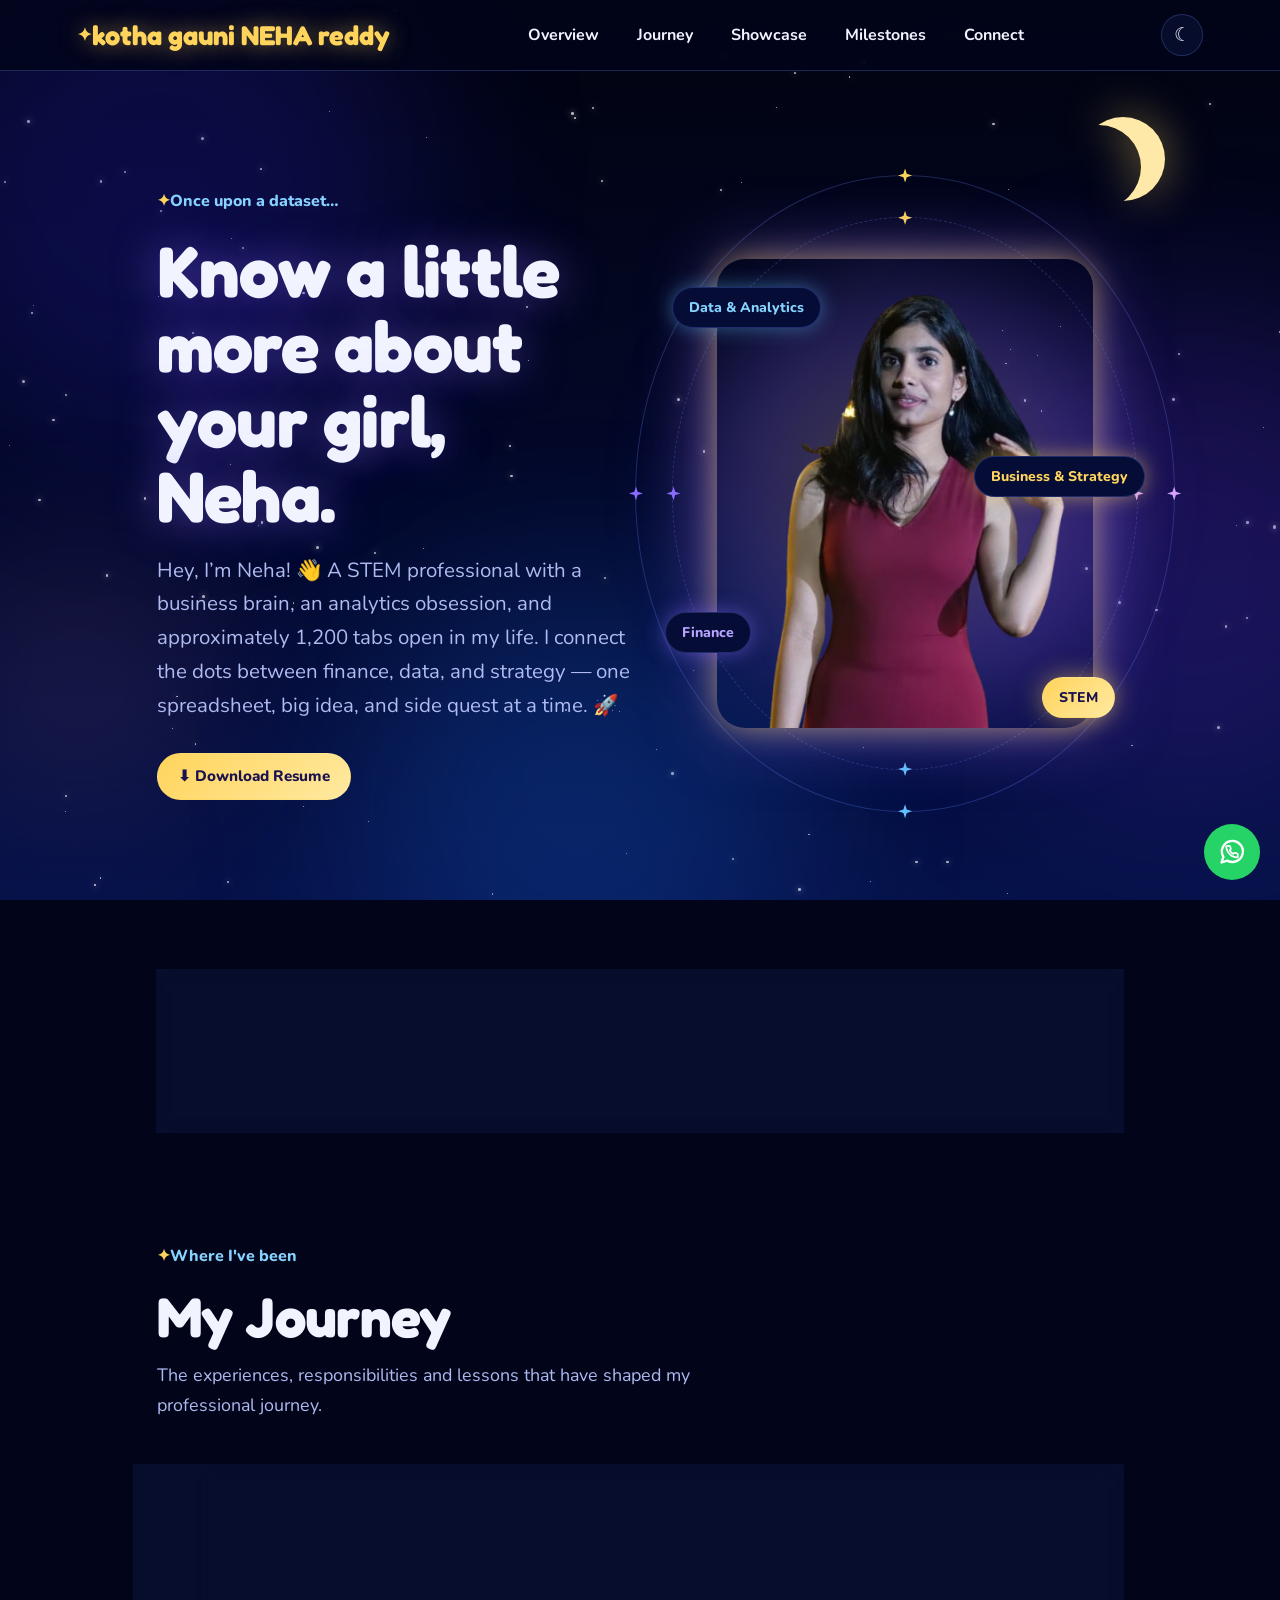
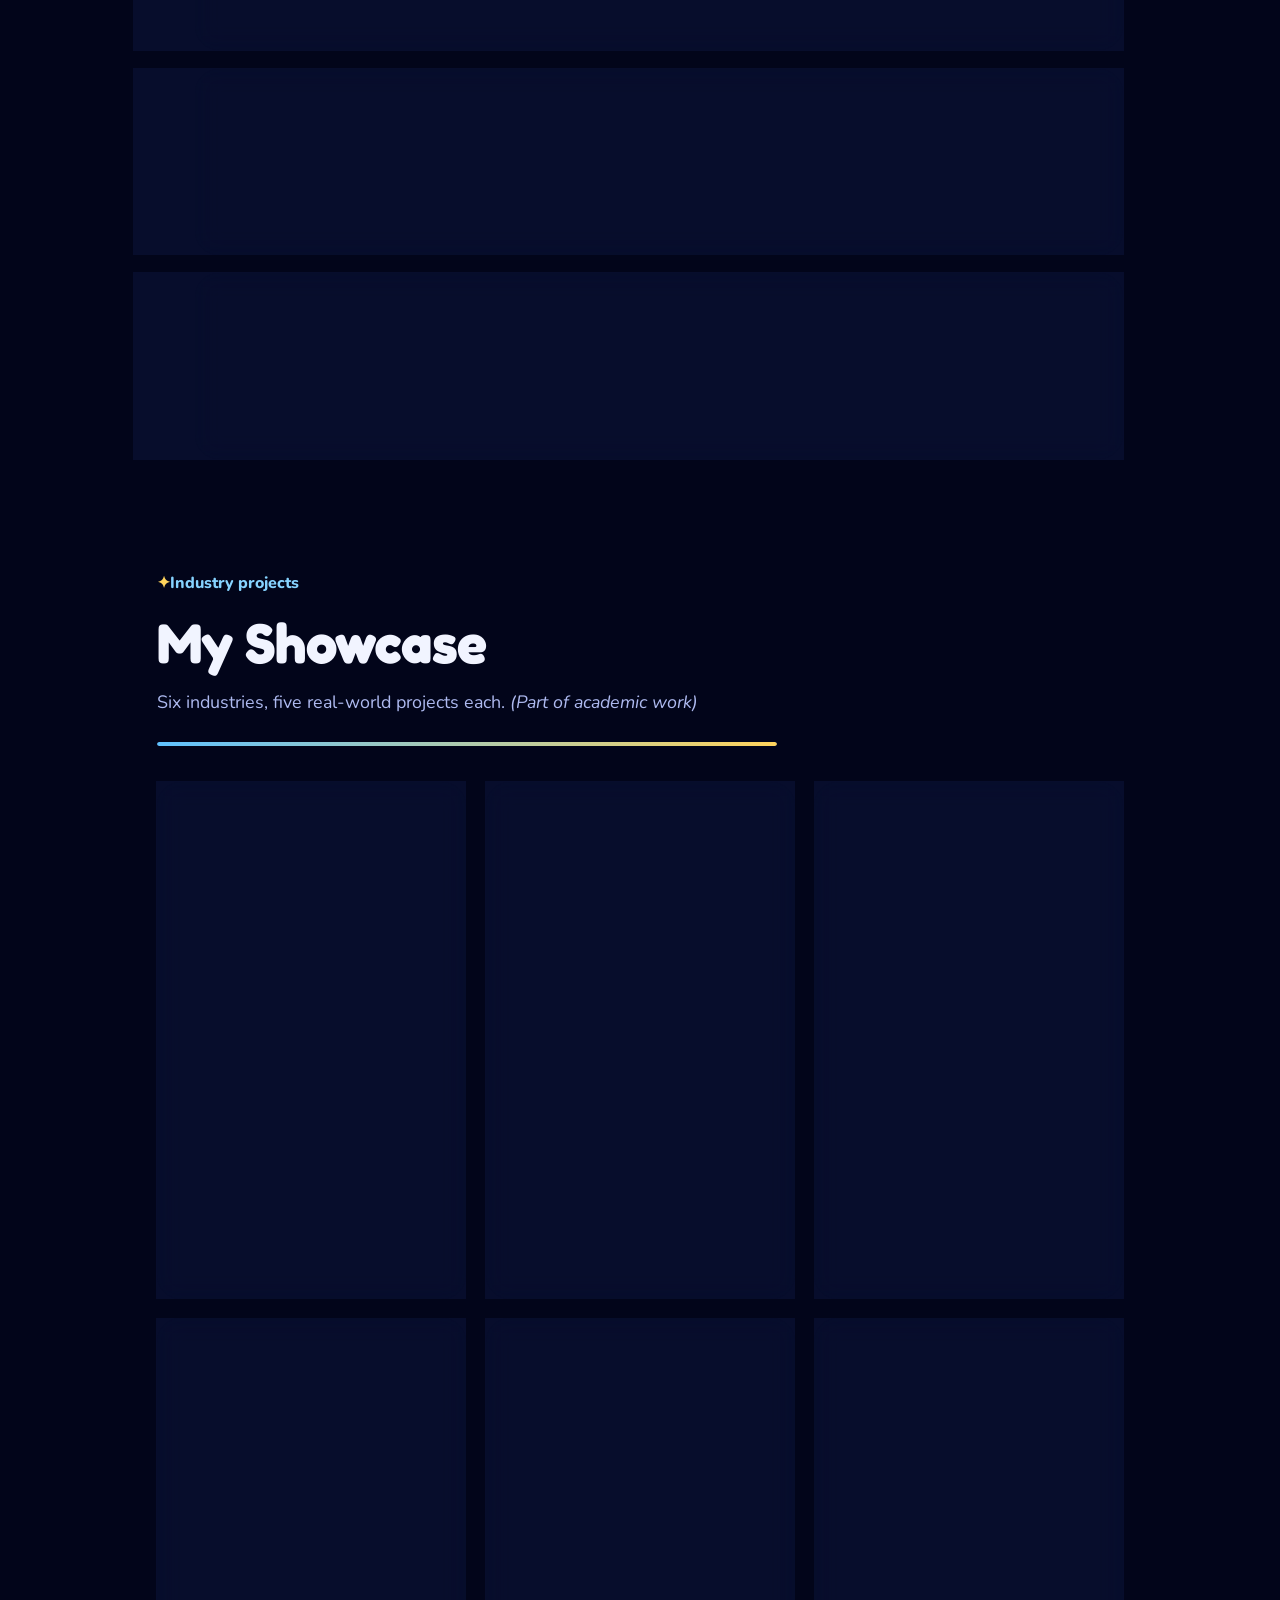
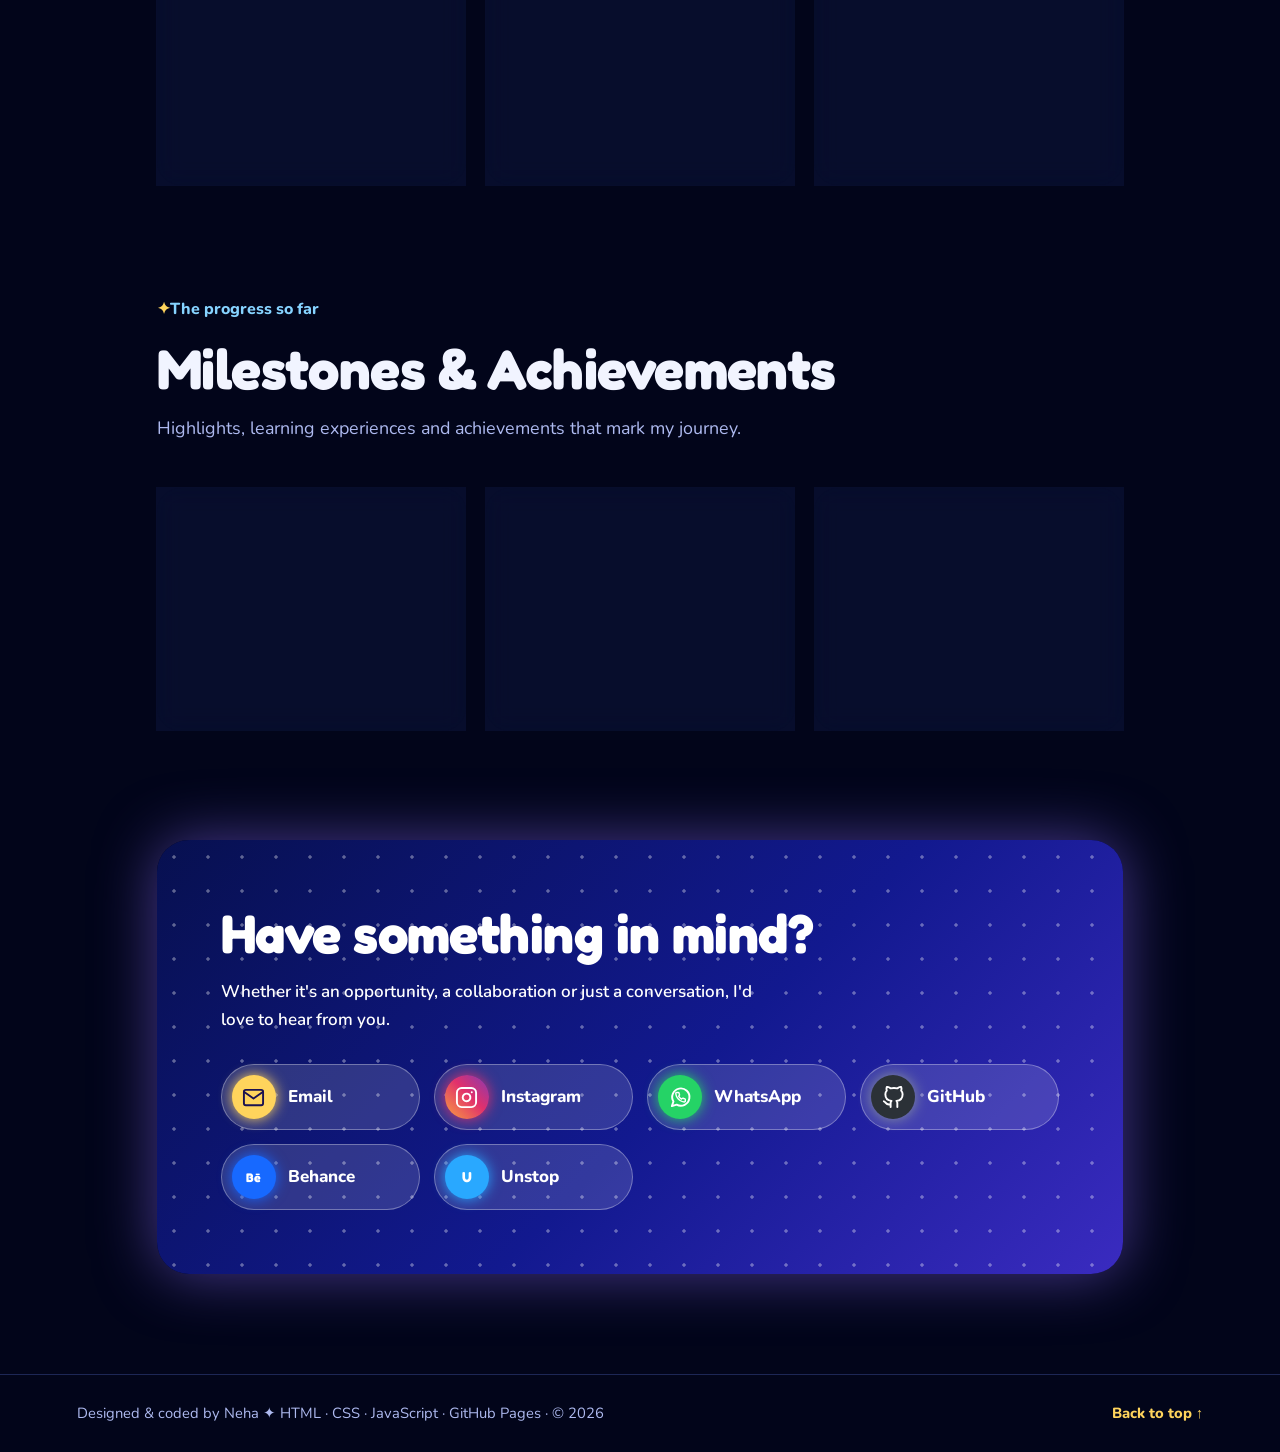
==== index.html @ f7193db1 "Update index.html" ====
<!DOCTYPE html>
<html lang="en">
<head>
<meta charset="UTF-8" />
<meta name="viewport" content="width=device-width, initial-scale=1.0" />
<title>Neha Reddy | Hyderabad | Business, Finance &amp; Analytics</title>
<meta name="description" content="Neha's professional journey, projects and achievements across business, finance, strategy and analytics." />
<meta name="theme-color" content="#02051a" />
<link rel="icon" href="data:image/svg+xml,%3Csvg xmlns='http://www.w3.org/2000/svg' viewBox='0 0 100 100'%3E%3Crect width='100' height='100' rx='24' fill='%2306124a'/%3E%3Ctext x='50' y='70' font-size='62' text-anchor='middle' fill='%23ffd45c' font-family='Arial' font-weight='700'%3EN%3C/text%3E%3C/svg%3E" />
<link rel="preconnect" href="https://fonts.googleapis.com" />
<link rel="preconnect" href="https://fonts.gstatic.com" crossorigin />
<link href="https://fonts.googleapis.com/css2?family=Fredoka:wght@500;600;700&family=Nunito:wght@400;600;700;800&display=swap" rel="stylesheet" />

<style>
/* =====================================================================
   ===================== CSS STARTS HERE ===============================
   ===================================================================== */

/* ---------- CSS: TOKENS, DEEP NIGHT (default) ---------- */
:root{
  --sky:linear-gradient(180deg,#01030f 0%,#030828 50%,#06124a 100%);
  --bg:#02051a;
  --surface:rgba(70,100,230,.09);
  --solid:#050c36;
  --header-bg:rgba(2,5,26,.82);
  --ink:#f1f4ff;
  --muted:#aebaf0;
  --edge:rgba(110,140,255,.26);
  --gold:#ffd45c;
  --gold-ink:#ffd45c;
  --blue:#5fc2ff;
  --blue-ink:#86d3ff;
  --violet:#8b6cff;
  --violet-ink:#b8a4ff;
  --purple-ink:#d9a3ff;
  --indigo-ink:#9fb0ff;
  --glow-g:rgba(255,212,92,.50);
  --glow-b:rgba(95,194,255,.45);
  --glow-v:rgba(139,108,255,.50);
  --on-gold:#1b1250;
  --viz-bg:linear-gradient(160deg,rgba(30,55,190,.28),rgba(2,6,40,.70));
  --night:1;
  --head:'Fredoka','Trebuchet MS',Arial,sans-serif;
  --body:'Nunito','Helvetica Neue',Arial,sans-serif;
  color-scheme:dark;
}
/* ---------- CSS: TOKENS, DAY ---------- */
body.light-theme{
  --sky:linear-gradient(180deg,#b9dcff 0%,#e3f1ff 60%,#f6faff 100%);
  --bg:#e8f3ff;
  --surface:rgba(255,255,255,.72);
  --solid:#ffffff;
  --header-bg:rgba(232,243,255,.88);
  --ink:#0b1a5e;
  --muted:#44559c;
  --edge:rgba(30,60,170,.22);
  --gold:#ffc02e;
  --gold-ink:#8a5a00;
  --blue:#2f9bff;
  --blue-ink:#0b6fd0;
  --violet:#6a4cf0;
  --violet-ink:#4d32c9;
  --purple-ink:#8a2fc9;
  --indigo-ink:#3a45c9;
  --glow-g:rgba(255,192,46,.55);
  --glow-b:rgba(47,155,255,.35);
  --glow-v:rgba(106,76,240,.30);
  --viz-bg:linear-gradient(160deg,rgba(255,255,255,.92),rgba(214,232,255,.78));
  --night:0;
  color-scheme:light;
}

*{box-sizing:border-box;margin:0;padding:0}
html{scroll-behavior:smooth;scroll-padding-top:90px}
body{background:var(--bg);color:var(--ink);font-family:var(--body);font-size:17px;line-height:1.65;transition:background .4s,color .4s}
a{color:inherit;text-decoration:none}
button{font:inherit;color:inherit;cursor:pointer}
h1,h2,h3,h4{font-family:var(--head);line-height:1.1;letter-spacing:-.01em}
:focus-visible{outline:3px solid var(--gold);outline-offset:3px;border-radius:8px}
::selection{background:var(--gold);color:var(--on-gold)}

/* ---------- CSS: MOVING BACKGROUND ---------- */
.bg{position:fixed;inset:0;z-index:-1;overflow:hidden;pointer-events:none}
.sky{position:absolute;inset:0;background:var(--sky);transition:background .4s}
.layer{position:absolute;inset:0;transition:opacity .5s}
.night-only{opacity:var(--night)}

.stars i{position:absolute;border-radius:50%;background:#fff;box-shadow:0 0 6px #fff;
  opacity:.7;animation:twinkle var(--d,4s) ease-in-out infinite}
@keyframes twinkle{0%,100%{opacity:.15;transform:scale(.8)}50%{opacity:1;transform:scale(1.35)}}

.neb{position:absolute;border-radius:50%;filter:blur(90px);will-change:transform;opacity:.26}
.n1{width:520px;height:520px;background:#2a22c4;top:-10%;left:-8%;animation:drift1 26s ease-in-out infinite}
.n2{width:480px;height:480px;background:#5a2cc8;top:35%;right:-12%;animation:drift2 30s ease-in-out infinite}
.n3{width:440px;height:440px;background:#1560d0;bottom:-14%;left:28%;animation:drift3 34s ease-in-out infinite}
.n4{width:260px;height:260px;background:#ff8fd1;opacity:.10;bottom:10%;left:-4%;animation:drift2 38s ease-in-out infinite reverse}
body.light-theme .neb{opacity:.16}
@keyframes drift1{0%,100%{transform:translate(0,0) scale(1)}50%{transform:translate(18vw,14vh) scale(1.15)}}
@keyframes drift2{0%,100%{transform:translate(0,0) scale(1)}50%{transform:translate(-16vw,-12vh) scale(1.2)}}
@keyframes drift3{0%,100%{transform:translate(0,0) scale(1.1)}50%{transform:translate(-14vw,-16vh) scale(.9)}}

.moon{position:absolute;top:13%;right:9%;width:84px;height:84px;border-radius:50%;
  box-shadow:inset -24px 8px 0 0 #ffe9a8;filter:drop-shadow(0 0 22px var(--glow-g));
  animation:moonBob 9s ease-in-out infinite}
@keyframes moonBob{0%,100%{transform:translateY(0) rotate(-8deg)}50%{transform:translateY(-16px) rotate(4deg)}}

.cloud{position:absolute;left:-30vw;width:260px;height:64px;border-radius:64px;
  background:rgba(130,160,255,.11);filter:blur(12px);animation:cloudMove linear infinite}
.cloud::before,.cloud::after{content:"";position:absolute;border-radius:50%;background:inherit}
.cloud::before{width:110px;height:90px;left:30px;top:-40px}
.cloud::after{width:90px;height:70px;left:120px;top:-26px}
.c1{top:18%;animation-duration:90s}
.c2{top:46%;transform:scale(1.4);animation-duration:120s;animation-delay:-50s}
.c3{top:70%;transform:scale(.9);animation-duration:100s;animation-delay:-20s}
body.light-theme .cloud{background:rgba(255,255,255,.7)}
@keyframes cloudMove{to{translate:150vw 0}}

.shoot{position:absolute;right:-5%;width:140px;height:2px;border-radius:2px;opacity:0;
  background:linear-gradient(90deg,#fff,rgba(255,255,255,0));filter:drop-shadow(0 0 6px #fff);
  animation:shoot 9s linear infinite}
.sh1{top:12%;animation-delay:1s}
.sh2{top:30%;animation-delay:4.5s;animation-duration:11s}
.sh3{top:6%;animation-delay:7s;animation-duration:13s}
@keyframes shoot{
  0%{transform:rotate(-20deg) translateX(0);opacity:0}
  3%{opacity:1}
  14%{transform:rotate(-20deg) translateX(-95vw);opacity:0}
  100%{transform:rotate(-20deg) translateX(-95vw);opacity:0}
}

.sparks i{position:absolute;bottom:-30px;background:var(--c,#ffd45c);
  clip-path:polygon(50% 0,62% 38%,100% 50%,62% 62%,50% 100%,38% 62%,0 50%,38% 38%);
  filter:drop-shadow(0 0 6px var(--c,#ffd45c));opacity:0;
  animation:rise var(--t,18s) linear infinite}
@keyframes rise{
  0%{transform:translate(0,0) rotate(0);opacity:0}
  10%{opacity:.95}
  50%{transform:translate(var(--x,30px),-55vh) rotate(180deg)}
  90%{opacity:.8}
  100%{transform:translate(calc(var(--x,30px) * -1),-112vh) rotate(360deg);opacity:0}
}

.fw{position:absolute;width:0;height:0}
.fw i{position:absolute;left:0;top:0;width:5px;height:5px;border-radius:50%;
  background:var(--c);box-shadow:0 0 10px var(--c);animation:fwOut 1.6s ease-out forwards}
@keyframes fwOut{
  0%{transform:translate(0,0) scale(1);opacity:1}
  75%{opacity:1}
  100%{transform:translate(var(--dx),calc(var(--dy) + 34px)) scale(.3);opacity:0}
}

/* ---------- CSS: HEADER ---------- */
.header{position:sticky;top:0;z-index:100;display:flex;align-items:center;gap:16px;
  padding:14px 6%;background:var(--header-bg);border-bottom:1px solid var(--edge);
  backdrop-filter:blur(14px);-webkit-backdrop-filter:blur(14px)}
.logo{order:1;font-family:var(--head);font-weight:700;font-size:1.7rem;line-height:1;
  color:var(--gold-ink);text-shadow:0 0 22px var(--glow-g)}
.logo::before{content:"\2726 ";font-size:1.1rem;vertical-align:.2em}
.navigation{order:2;margin-inline:auto;display:flex;align-items:center;gap:6px}
.navigation>a{padding:8px 16px;border-radius:999px;font-weight:700;font-size:1rem;transition:background .2s,box-shadow .2s,color .2s}
.navigation>a:hover{background:var(--surface);color:var(--gold-ink);box-shadow:0 0 18px var(--glow-g)}
.header-actions{order:3;display:flex;gap:10px;align-items:center}
.icon-btn{width:42px;height:42px;border-radius:50%;border:1px solid var(--edge);background:var(--surface);
  display:grid;place-items:center;font-size:1.2rem;line-height:1;transition:transform .2s,box-shadow .2s,border-color .2s}
.icon-btn:hover{transform:translateY(-2px);border-color:var(--gold);box-shadow:0 0 20px var(--glow-g)}
.sun-icon,.moon-icon{grid-area:1/1}
.sun-icon{display:none}
body.light-theme .sun-icon{display:inline}
body.light-theme .moon-icon{display:none}
#menu-close{display:none}

/* ---------- CSS: BUTTONS ---------- */
.btn{display:inline-flex;align-items:center;gap:8px;padding:13px 26px;border:1px solid var(--edge);
  border-radius:999px;font-weight:800;background:var(--surface);
  backdrop-filter:blur(8px);-webkit-backdrop-filter:blur(8px);
  transition:transform .2s,box-shadow .25s,border-color .25s}
.btn:hover{transform:translateY(-3px);border-color:var(--gold);box-shadow:0 0 26px var(--glow-g)}
.btn-primary{background:linear-gradient(135deg,var(--gold),#ffe9a0);color:var(--on-gold);border-color:transparent;
  animation:glowPulse 2.8s ease-in-out infinite}
.btn-primary:hover{box-shadow:0 0 38px var(--glow-g);border-color:transparent}
.btn-sm{padding:10px 20px;font-size:.95rem}
@keyframes glowPulse{
  0%,100%{box-shadow:0 0 14px var(--glow-g)}
  50%{box-shadow:0 0 34px var(--glow-g),0 0 6px var(--glow-g)}
}

/* ---------- CSS: LAYOUT ---------- */
main{overflow-x:clip}
.wrap{width:min(1120px,100%);margin-inline:auto;padding-inline:6%}
.section{padding-top:110px}
.pill{display:inline-block;color:var(--blue-ink);font-weight:800;font-size:1rem;margin-bottom:16px}
.pill::before{content:"\2726 ";color:var(--gold-ink)}
.section h2{font-size:clamp(2.2rem,5vw,3.5rem);font-weight:700;margin-bottom:14px}
.lead{color:var(--muted);font-size:1.12rem;max-width:620px;margin-bottom:44px}

/* ---------- CSS: HERO (text + portrait with orbits) ---------- */
.hero{position:relative;display:grid;grid-template-columns:1.05fr .95fr;gap:48px;align-items:center;
  width:min(1120px,100%);margin-inline:auto;min-height:calc(100svh - 72px);padding:56px 6% 40px}
.hero-text{animation:rise2 .9s cubic-bezier(.2,.8,.2,1) both}
.hero .pill{margin-bottom:18px}
.hero h1{font-size:clamp(2.6rem,5.6vw,4.6rem);font-weight:700;line-height:1.05;margin-bottom:20px;
  text-shadow:0 0 44px var(--glow-v)}
.intro{color:var(--muted);font-size:clamp(1.08rem,2vw,1.28rem);max-width:520px;margin:0 0 30px}
.cta-row{display:flex;flex-wrap:wrap;gap:14px}
@keyframes bob{0%,100%{translate:0 0}50%{translate:0 -9px}}
@keyframes rise2{from{opacity:0;transform:translateY(26px)}to{opacity:1;transform:none}}
@keyframes spin{to{transform:rotate(360deg)}}

.portrait{position:relative;width:min(400px,86%);aspect-ratio:4/5;margin-inline:auto;
  --rx:0deg;--ry:0deg;perspective:900px}
.aura{position:absolute;inset:-12%;border-radius:50%;
  background:radial-gradient(circle,var(--glow-g),var(--glow-v) 45%,transparent 70%);
  filter:blur(40px);opacity:.55;animation:auraPulse 6s ease-in-out infinite}
@keyframes auraPulse{0%,100%{transform:scale(.92);opacity:.4}50%{transform:scale(1.08);opacity:.7}}

.orbit{position:absolute;border-radius:50%;pointer-events:none}
.o1{inset:-9% -12%;border:1.5px dashed var(--edge);animation:spin 40s linear infinite}
.o2{inset:-18% -22%;border:1px solid var(--edge);animation:spin 60s linear infinite reverse}
.orbit i{position:absolute;width:14px;height:14px;background:var(--gold);
  clip-path:polygon(50% 0,62% 38%,100% 50%,62% 62%,50% 100%,38% 62%,0 50%,38% 38%);
  filter:drop-shadow(0 0 6px var(--gold))}
.orbit i:nth-child(1){top:-7px;left:calc(50% - 7px);background:var(--gold);filter:drop-shadow(0 0 6px var(--gold))}
.orbit i:nth-child(2){bottom:-7px;left:calc(50% - 7px);background:var(--blue);filter:drop-shadow(0 0 6px var(--blue))}
.orbit i:nth-child(3){top:calc(50% - 7px);left:-7px;background:var(--violet);filter:drop-shadow(0 0 6px var(--violet))}
.orbit i:nth-child(4){top:calc(50% - 7px);right:-7px;background:var(--purple-ink);filter:drop-shadow(0 0 6px var(--purple-ink))}

.portrait-img{position:absolute;inset:0;width:100%;height:100%;object-fit:cover;object-position:50% 20%;
  display:block;border:0;border-radius:28px;
  box-shadow:0 0 30px var(--glow-g),0 0 70px var(--glow-v);
  transform:rotateX(var(--rx)) rotateY(var(--ry));
  transition:transform .25s ease-out;
  animation:imgGlow 5s ease-in-out infinite}
@keyframes imgGlow{
  0%,100%{box-shadow:0 0 30px var(--glow-g),0 0 70px var(--glow-v)}
  50%{box-shadow:0 0 50px var(--glow-g),0 0 110px var(--glow-v)}
}

.chip{position:absolute;z-index:3;padding:8px 16px;border:1px solid var(--edge);border-radius:999px;
  background:var(--solid);font-weight:800;font-size:.88rem;white-space:nowrap;
  animation:bob 5s ease-in-out infinite}
.chip-a{top:6%;left:-12%;color:var(--blue-ink);box-shadow:0 0 20px var(--glow-b)}
.chip-b{top:42%;right:-14%;color:var(--gold-ink);box-shadow:0 0 20px var(--glow-g);animation-delay:-1.6s}
.chip-c{bottom:16%;left:-14%;color:var(--violet-ink);box-shadow:0 0 20px var(--glow-v);animation-delay:-3.2s}
.chip-d{bottom:2%;right:-6%;color:var(--on-gold);background:linear-gradient(135deg,var(--gold),#ffe9a0);
  border-color:transparent;box-shadow:0 0 24px var(--glow-g);animation-delay:-2.4s}

/* ---------- CSS: STATS (skills), 3 columns x 2 rows with divider lines ---------- */
.stats{display:grid;grid-template-columns:repeat(3,1fr);background:var(--surface);
  border:1px solid var(--edge);border-radius:24px;backdrop-filter:blur(12px);-webkit-backdrop-filter:blur(12px)}
.stat{padding:24px 16px;text-align:center;border-right:1px solid var(--edge)}
.stat:nth-child(3n){border-right:0}
.stat:nth-child(n+4){border-bottom:0}
.stat strong{display:block;font-family:var(--head);font-size:clamp(1.25rem,2.2vw,1.9rem);font-weight:700;line-height:1.15;color:var(--blue-ink)}
.stat:nth-child(2) strong{color:var(--gold-ink)}
.stat:nth-child(3) strong{color:var(--violet-ink)}
.stat:nth-child(4) strong{color:var(--purple-ink)}
.stat:nth-child(5) strong{color:var(--indigo-ink)}
.stat:nth-child(6) strong{color:var(--glow-v)}

/* ---------- CSS: CARDS / JOURNEY ---------- */
.t-item,.m-card{background:var(--surface);border:1px solid var(--edge);border-radius:24px;
  backdrop-filter:blur(12px);-webkit-backdrop-filter:blur(12px);
  transition:transform .3s,box-shadow .3s,border-color .3s}
.t-item:hover,.m-card:hover{transform:translateY(-4px);border-color:var(--gold);box-shadow:0 0 34px var(--glow-g)}

.timeline{position:relative;display:grid;gap:18px;padding-left:38px}
.timeline::before{content:"";position:absolute;left:9px;top:8px;bottom:8px;width:2px;
  background:linear-gradient(var(--gold),var(--blue),var(--violet));box-shadow:0 0 12px var(--glow-g)}
.t-item{position:relative;display:grid;grid-template-columns:200px 1fr;gap:28px;padding:28px}
.t-item::before{content:"";position:absolute;left:-38px;top:34px;width:20px;height:20px;border-radius:50%;
  background:var(--bg);border:3px solid var(--gold);box-shadow:0 0 16px var(--glow-g)}
.t-date{align-self:start;justify-self:start;padding:5px 14px;background:linear-gradient(135deg,var(--gold),#ffe9a0);
  color:var(--on-gold);border-radius:999px;font-weight:800;font-size:.9rem;box-shadow:0 0 18px var(--glow-g)}
.t-item h3{font-size:1.6rem;font-weight:600;margin-bottom:6px}
.company{color:var(--blue-ink);font-weight:800;margin-bottom:10px}

/* ---------- CSS: SHOWCASE (6 fixed industries, rotating projects) ---------- */
.chips{display:flex;flex-wrap:wrap;gap:8px;list-style:none}
.chips li{display:flex;align-items:center;gap:7px;padding:5px 13px;background:var(--surface);
  border:1px solid var(--edge);border-radius:999px;font-weight:700;font-size:.88rem;transition:box-shadow .25s,border-color .25s}
.chips li:hover{border-color:var(--gold);box-shadow:0 0 16px var(--glow-g)}
.chips li::before{content:"\2726";color:var(--gold-ink);font-size:.8rem}

/* countdown bar (restarts every 3 seconds) */
.rot-track{height:4px;max-width:620px;margin:-20px 0 36px;border-radius:4px;background:var(--edge);overflow:hidden}
#rot-bar{height:100%;width:0;border-radius:4px;background:linear-gradient(90deg,var(--blue),var(--gold));
  animation:rotbar 3s linear forwards}
@keyframes rotbar{to{width:100%}}

/* industry cards */
.ind-grid{display:grid;grid-template-columns:repeat(3,1fr);gap:20px}
.ind{display:flex;flex-direction:column;overflow:hidden;background:var(--surface);border:1px solid var(--edge);
  border-radius:24px;backdrop-filter:blur(12px);-webkit-backdrop-filter:blur(12px);
  transition:transform .3s,box-shadow .3s,border-color .3s}
.ind:hover{transform:translateY(-4px);border-color:var(--gold);box-shadow:0 0 34px var(--glow-g)}
.ind-viz{position:relative;display:grid;place-items:center;min-height:175px;padding:44px 16px 10px;background:var(--viz-bg)}
.ind-viz svg{width:100%;max-width:210px;height:auto;overflow:visible}
.viz-label{position:absolute;left:18px;top:16px;z-index:2;padding:4px 13px;border-radius:999px;
  background:var(--solid);border:1px solid var(--edge);color:var(--gold-ink);font-weight:800;font-size:.82rem}
.ind-body{display:flex;flex-direction:column;flex:1;padding:20px 22px 22px}
.proj{flex:1;min-height:215px;transition:opacity .5s,transform .5s}
.proj.out{opacity:0;transform:translateY(8px)}
.proj h4{font-family:var(--head);font-size:1.3rem;font-weight:600;line-height:1.2;margin-bottom:8px}
.proj p{color:var(--muted);font-size:.95rem;margin-bottom:14px}
.dots{display:flex;gap:6px;margin-top:14px}
.dots i{width:8px;height:8px;border-radius:50%;background:var(--edge);transition:background .3s,box-shadow .3s}
.dots i.on{background:var(--gold);box-shadow:0 0 10px var(--glow-g)}

/* graphic helpers */
.f-gold{fill:var(--gold)}.f-blue{fill:var(--blue)}.f-violet{fill:var(--violet)}
.s-gold{stroke:var(--gold)}.s-blue{stroke:var(--blue)}.s-violet{stroke:var(--violet)}.s-edge{stroke:var(--edge)}
.f-ink{fill:var(--ink)}.f-track{fill:var(--edge)}

/* graphic animations: molecule (pharma) */
.bond{fill:none;stroke:var(--blue);stroke-width:3;stroke-linecap:round;stroke-linejoin:round;
  filter:drop-shadow(0 0 5px var(--glow-b))}
.atom{transform-box:fill-box;transform-origin:center;animation:pulseAtom 3s ease-in-out infinite;
  filter:drop-shadow(0 0 6px currentColor)}
.atom:nth-of-type(2n){animation-delay:-.8s}
.atom:nth-of-type(3n){animation-delay:-1.6s}
@keyframes pulseAtom{0%,100%{transform:scale(1)}50%{transform:scale(1.28)}}
.fillbar{transform-box:fill-box;transform-origin:left;animation:fillBar 3.6s ease-in-out infinite alternate}
@keyframes fillBar{0%{transform:scaleX(.15)}100%{transform:scaleX(1)}}

/* graphic animations: bars + trend (banking) */
.gbar{transform-box:fill-box;transform-origin:bottom;animation:growBar 2.8s ease-in-out infinite alternate}
.gbar:nth-of-type(2){animation-delay:-.4s}
.gbar:nth-of-type(3){animation-delay:-.8s}
.gbar:nth-of-type(4){animation-delay:-1.2s}
.gbar:nth-of-type(5){animation-delay:-1.6s}
@keyframes growBar{from{transform:scaleY(.25)}to{transform:scaleY(1)}}
.trend{fill:none;stroke:var(--gold);stroke-width:3;stroke-linecap:round;stroke-linejoin:round;
  stroke-dasharray:260;animation:drawLine 3.4s ease-in-out infinite alternate;
  filter:drop-shadow(0 0 6px var(--glow-g))}
@keyframes drawLine{from{stroke-dashoffset:260}to{stroke-dashoffset:0}}
.endpoint{fill:#fff;transform-box:fill-box;transform-origin:center;animation:pulseAtom 1.8s ease-in-out infinite;
  filter:drop-shadow(0 0 8px var(--gold))}

/* graphic animations: signal waves (telecom) */
.wave{fill:none;stroke:var(--blue);stroke-width:3.5;stroke-linecap:round;animation:wave 1.8s ease-in-out infinite}
.w2{animation-delay:-.9s}
@keyframes wave{0%,100%{opacity:.2}50%{opacity:1}}

/* graphic animations: ECG line (healthcare) */
.ecg{fill:none;stroke:var(--blue);stroke-width:3.5;stroke-linecap:round;stroke-linejoin:round;
  stroke-dasharray:340;animation:ecg 3s linear infinite;filter:drop-shadow(0 0 6px var(--glow-b))}
@keyframes ecg{from{stroke-dashoffset:340}to{stroke-dashoffset:0}}

/* graphic animations: gears (manufacturing) */
.gear{transform-box:fill-box;transform-origin:center;animation:spin 9s linear infinite}
.gear.rev{animation-direction:reverse;animation-duration:7s}

/* ---------- CSS: MILESTONES ---------- */
.m-grid{display:grid;grid-template-columns:repeat(3,1fr);gap:20px}
.m-card{padding:28px}
.m-icon{display:grid;place-items:center;width:46px;height:46px;margin-bottom:22px;border-radius:50%;
  background:linear-gradient(135deg,var(--gold),#ffe9a0);color:var(--on-gold);font-size:1.15rem;
  animation:glowPulse 3s ease-in-out infinite}
.m-card:nth-child(2) .m-icon{animation-delay:-1s}
.m-card:nth-child(3) .m-icon{animation-delay:-2s}
.m-card h3{font-size:1.4rem;font-weight:600;margin-bottom:8px}
.m-card p{color:var(--muted)}

/* ---------- CSS: CONNECT + SOCIAL ICONS ---------- */
.connect-card{position:relative;overflow:hidden;padding:clamp(32px,6vw,64px);
  background:linear-gradient(135deg,#071050 0%,#12198f 55%,#3a2bc0 100%);color:#ffffff;
  border-radius:32px;box-shadow:0 0 60px var(--glow-v)}
.connect-card::before{content:"";position:absolute;inset:0;opacity:.35;
  background-image:radial-gradient(circle,#fff 1.4px,transparent 2px);background-size:34px 34px;
  animation:dots 20s linear infinite}
@keyframes dots{to{background-position:34px 34px}}
.connect-card::after{content:"";position:absolute;inset:0;pointer-events:none;
  background:linear-gradient(110deg,transparent 35%,rgba(255,255,255,.22) 50%,transparent 65%);
  transform:translateX(-120%);animation:sheen 6s ease-in-out infinite}
@keyframes sheen{0%,55%{transform:translateX(-120%)}100%{transform:translateX(120%)}}
.connect-card h2{position:relative;font-size:clamp(2.2rem,5vw,3.4rem);font-weight:700;margin-bottom:14px}
.connect-card>p{position:relative;max-width:560px;margin-bottom:30px;font-weight:600}
.socials{position:relative;z-index:1;display:grid;grid-template-columns:repeat(auto-fit,minmax(190px,1fr));gap:14px}
.social{--c:#ffd45c;display:flex;align-items:center;gap:12px;padding:10px 20px 10px 10px;border-radius:999px;
  background:rgba(255,255,255,.14);border:1px solid rgba(255,255,255,.32);color:#fff;font-weight:800;
  transition:transform .2s,box-shadow .25s,background .25s}
.social:hover{transform:translateY(-4px);background:rgba(255,255,255,.24);box-shadow:0 0 30px var(--c)}
.ico{flex:none;width:44px;height:44px;border-radius:50%;display:grid;place-items:center;color:#fff;
  background:var(--c);box-shadow:0 0 14px var(--c)}
.ico svg{width:23px;height:23px;fill:none;stroke:currentColor;stroke-width:2;stroke-linecap:round;stroke-linejoin:round}
.s-mail{--c:#ffd45c}.s-mail .ico{color:#1b1250}
.s-git{--c:#8b949e}.s-git .ico{background:#2b3137}
.s-insta{--c:#e1306c}.s-insta .ico{background:linear-gradient(45deg,#f9a03f,#e1306c 55%,#833ab4)}
.s-behance{--c:#1769ff}
.s-unstop{--c:#29a8ff}
.s-wa{--c:#25d366}

.wa-float{position:fixed;right:20px;bottom:20px;z-index:90;width:56px;height:56px;border-radius:50%;
  display:grid;place-items:center;background:#25d366;color:#fff;
  box-shadow:0 0 0 0 rgba(37,211,102,.6);animation:waPulse 2.4s ease-out infinite;transition:transform .2s}
.wa-float:hover{transform:scale(1.08)}
.wa-float svg{width:28px;height:28px;fill:none;stroke:currentColor;stroke-width:2;stroke-linecap:round;stroke-linejoin:round}
@keyframes waPulse{
  0%{box-shadow:0 0 0 0 rgba(37,211,102,.55),0 0 18px rgba(37,211,102,.5)}
  100%{box-shadow:0 0 0 22px rgba(37,211,102,0),0 0 18px rgba(37,211,102,.5)}
}

/* ---------- CSS: PASSCODE POPUP ---------- */
.modal{position:fixed;inset:0;z-index:500;display:grid;place-items:center;padding:20px;background:rgba(1,3,15,.7);backdrop-filter:blur(6px);-webkit-backdrop-filter:blur(6px)}
.modal[hidden]{display:none}
.modal-card{position:relative;width:min(400px,100%);padding:32px 28px;background:var(--solid);border:1px solid var(--edge);border-radius:24px;box-shadow:0 0 50px var(--glow-v)}
.modal-card h3{font-size:1.6rem;margin-bottom:8px}
.modal-card p{color:var(--muted);margin-bottom:16px}
.modal-card input{width:100%;padding:12px 16px;margin-bottom:10px;border-radius:999px;border:1px solid var(--edge);background:var(--surface);color:var(--ink);font:inherit}
.modal-x{position:absolute;top:12px;right:12px;width:36px;height:36px}
.modal-card .rm-msg{min-height:1.4em;margin-bottom:12px;color:#ff8f8f;font-weight:700;font-size:.92rem}

/* ---------- CSS: FOOTER ---------- */
.footer{display:flex;flex-wrap:wrap;justify-content:space-between;gap:12px;margin-top:100px;padding:26px 6%;
  border-top:1px solid var(--edge);color:var(--muted);font-size:.92rem}
.footer a{color:var(--gold-ink);font-weight:800}
.footer a:hover{text-decoration:underline}

/* ---------- CSS: MOBILE MENU + RESPONSIVE ---------- */
@media (max-width:900px){
  .navigation{position:fixed;top:0;right:0;z-index:300;flex-direction:column;align-items:flex-start;justify-content:center;
    gap:8px;width:min(380px,86vw);height:100dvh;padding:90px 32px 40px;margin:0;
    background:var(--solid);border-left:1px solid var(--edge);box-shadow:-20px 0 60px rgba(0,0,0,.35);
    transform:translateX(105%);visibility:hidden;pointer-events:none;
    transition:transform .4s cubic-bezier(.22,1,.36,1),visibility .4s}
  .navigation.is-open{transform:none;visibility:visible;pointer-events:auto}
  .navigation>a{width:100%;padding:10px 0;border-radius:0;border-bottom:1px solid var(--edge);
    font-family:var(--head);font-size:1.9rem;font-weight:600}
  .navigation>a:hover{background:transparent;box-shadow:none}
  #menu-close{display:grid;position:absolute;top:16px;right:16px;font-size:1.7rem}
  body.menu-open{overflow:hidden}
  .header-actions{margin-left:auto}
  .hero{grid-template-columns:1fr;gap:64px;min-height:auto;padding-top:40px;text-align:center}
  .intro{margin-inline:auto}
  .cta-row{justify-content:center}
  .portrait{order:-1;width:min(340px,76%);margin-top:20px}
  .ind-grid{grid-template-columns:repeat(2,1fr)}
  .m-grid{grid-template-columns:1fr}
  .t-item{grid-template-columns:1fr;gap:14px}
  .section{padding-top:84px}
  .moon{width:60px;height:60px;box-shadow:inset -17px 6px 0 0 #ffe9a8}
}
@media (min-width:901px){#menu-toggle{display:none}}
@media (max-width:600px){
  body{font-size:16px}
  .logo{font-size:1.15rem}
  .header-actions .btn-sm{display:none}
  .stats{grid-template-columns:1fr}
  .stat{border-right:0;border-bottom:1px solid var(--edge)}
  .stat:nth-child(n+4){border-bottom:1px solid var(--edge)}
  .stat:last-child{border-bottom:0}
  .ind-grid{grid-template-columns:1fr}
  .timeline{padding-left:32px}
  .t-item::before{left:-32px}
  .chip{font-size:.78rem;padding:6px 12px}
  .chip-a{left:-8%}.chip-b{right:-8%}.chip-c{left:-8%}.chip-d{right:-2%}
  .neb{filter:blur(60px)}
  .wa-float{width:50px;height:50px;right:14px;bottom:14px}
}
@media (prefers-reduced-motion:reduce){
  *,*::before,*::after{animation:none!important;transition:none!important;scroll-behavior:auto!important}
}

/* =====================================================================
   ===================== CSS ENDS HERE =================================
   ===================================================================== */
</style>
</head>

<body>
<!-- =====================================================================
     ===================== HTML STARTS HERE ==============================
     ===================================================================== -->

<!-- HTML: MOVING BACKGROUND -->
<div class="bg" aria-hidden="true">
  <div class="sky"></div>
  <div class="layer night-only stars" id="stars"></div>
  <div class="neb n1"></div><div class="neb n2"></div><div class="neb n3"></div><div class="neb n4"></div>
  <div class="layer night-only"><div class="moon"></div></div>
  <div class="layer night-only"><div class="shoot sh1"></div><div class="shoot sh2"></div><div class="shoot sh3"></div></div>
  <div class="layer"><div class="cloud c1"></div><div class="cloud c2"></div><div class="cloud c3"></div></div>
  <div class="layer sparks" id="sparks"></div>
  <div class="layer night-only" id="fireworks"></div>
</div>

<!-- HTML: HEADER -->
<header class="header">
  <a href="#Overview" class="logo">kotha gauni NEHA reddy</a>

  <nav id="navigation" class="navigation" aria-label="Main navigation">
    <button id="menu-close" class="icon-btn" type="button" aria-label="Close navigation menu">&times;</button>
    <a href="#Overview">Overview</a>
    <a href="#Journey">Journey</a>
    <a href="#Showcase">Showcase</a>
    <a href="#Milestones">Milestones</a>
    <a href="#Connect">Connect</a>
  </nav>

  <div class="header-actions">
    <button id="theme-toggle" class="icon-btn" type="button" aria-label="Switch to day theme">
      <span class="sun-icon">&#9728;</span><span class="moon-icon">&#9790;</span>
    </button>
    <button id="menu-toggle" class="icon-btn" type="button" aria-label="Open navigation menu" aria-expanded="false" aria-controls="navigation">&#9776;</button>
  </div>
</header>

<main>

  <!-- HTML: OVERVIEW -->
  <section id="Overview" class="hero">
    <div class="hero-text">
      <span class="pill">Once upon a dataset&hellip;</span>
      <h1>Know a little more about your girl, Neha.</h1>
      <p class="intro">Hey, I&rsquo;m Neha! &#128075; A STEM professional with a business brain, an analytics obsession, and approximately 1,200 tabs open in my life. I connect the dots between finance, data, and strategy &mdash; one spreadsheet, big idea, and side quest at a time. &#128640;</p>
      <div class="cta-row">
        <button type="button" class="btn btn-primary btn-sm" id="resume-btn">&#11015; Download Resume</button>
      </div>
    </div>

    <div class="portrait" id="portrait">
      <div class="aura"></div>
      <div class="orbit o2"><i></i><i></i><i></i><i></i></div>
      <div class="orbit o1"><i></i><i></i><i></i><i></i></div>

      <img src="img.png" alt="Portrait of Neha" class="portrait-img" width="400" height="500" decoding="async">

      <span class="chip chip-a">Data &amp; Analytics</span>
      <span class="chip chip-b">Business &amp; Strategy</span>
      <span class="chip chip-c">Finance</span>
      <span class="chip chip-d">STEM</span>
    </div>
  </section>

  <!-- HTML: STATS (skills) -->
  <section class="wrap" aria-label="Highlights" style="margin-top:70px">
    <div class="stats">
      <div class="stat"><strong>Full Stack Developer</strong></div>
      <div class="stat"><strong>SQL</strong></div>
      <div class="stat"><strong>Python</strong></div>
      <div class="stat"><strong>Advanced Excel</strong></div>
      <div class="stat"><strong>Tableau</strong></div>
      <div class="stat"><strong>Power BI</strong></div>
    </div>
  </section>

  <!-- HTML: JOURNEY -->
  <section id="Journey" class="wrap section">
    <span class="pill">Where I've been</span>
    <h2>My Journey</h2>
    <p class="lead">The experiences, responsibilities and lessons that have shaped my professional journey.</p>

    <div class="timeline">
      <article class="t-item">
        <span class="t-date">Jun 2024 &mdash; Aug 2026</span>
        <div>
          <h3>Manager &mdash; Planning &amp; Strategy</h3>
          <p class="company">Bharat Financial Inclusion Limited (BFIL)</p>
          <p>Worked across planning, performance analytics, vendor analysis, process improvement and strategic initiatives.</p>
        </div>
      </article>

      <article class="t-item">
        <span class="t-date">Apr 2023 &mdash; Jun 2023</span>
        <div>
          <h3>Management Intern</h3>
          <p class="company">Pro-vigil</p>
          <p>Worked in the Learning and Development team, assisting with training programs and employee engagement initiatives.</p>
        </div>
      </article>

      <article class="t-item">
        <span class="t-date">May 2019 &mdash; Aug 2019</span>
        <div>
          <h3>Internship</h3>
          <p class="company">Murtle</p>
          <p>Worked in the marketing department, supporting campaign execution and data analysis.</p>
        </div>
      </article>
    </div>
  </section>

  <!-- HTML: SHOWCASE (cards are filled in by the JAVASCRIPT section below) -->
  <section id="Showcase" class="wrap section">
    <span class="pill">Industry projects</span>
    <h2>My Showcase</h2>
    <p class="lead">Six industries, five real-world projects each.
     <i> (Part of academic work)</i></p>
    <div class="rot-track"><div id="rot-bar"></div></div>
    <div class="ind-grid" id="ind-grid"></div>
  </section>

  <!-- HTML: MILESTONES -->
  <section id="Milestones" class="wrap section">
    <span class="pill">The progress so far</span>
    <h2>Milestones &amp; Achievements</h2>
    <p class="lead">Highlights, learning experiences and achievements that mark my journey.</p>

    <div class="m-grid">
      <article class="m-card">
        <div class="m-icon">&#10022;</div>
        <h3>Business Impact</h3>
        <p>Contributed to vendor pricing analysis that achieved a 21% price reduction.</p>
      </article>
      <article class="m-card">
        <div class="m-icon">&#10022;</div>
        <h3>Analytics &amp; Research</h3>
        <p>Built practical experience across data analysis, dashboards and machine learning.</p>
      </article>
      <article class="m-card">
        <div class="m-icon">&#10022;</div>
        <h3>Continuous Learning</h3>
        <p>Developing skills at the intersection of business, finance and technology.</p>
      </article>
    </div>
  </section>

  <!-- HTML: CONNECT -->
  <section id="Connect" class="wrap section">
    <div class="connect-card">
      <h2>Have something in mind?</h2>
      <p>Whether it's an opportunity, a collaboration or just a conversation, I'd love to hear from you.</p>

      <div class="socials">

        <a class="social s-mail" href="mailto:nehardy@zohomail.in">
          <span class="ico"><svg viewBox="0 0 24 24"><path d="M4 4h16a2 2 0 0 1 2 2v12a2 2 0 0 1-2 2H4a2 2 0 0 1-2-2V6a2 2 0 0 1 2-2z"/><path d="M22 6l-10 7L2 6"/></svg></span>
          Email
        </a>

        <a class="social s-insta" href="https://www.instagram.com/nehah.rdy/" target="_blank" rel="noopener noreferrer">
          <span class="ico"><svg viewBox="0 0 24 24"><rect x="2" y="2" width="20" height="20" rx="5"/><path d="M16 11.37A4 4 0 1 1 12.63 8 4 4 0 0 1 16 11.37z"/><path d="M17.5 6.5h.01"/></svg></span>
          Instagram
        </a>

        <a class="social s-wa" href="https://wa.me/919398388043" target="_blank" rel="noopener noreferrer">
          <span class="ico"><svg viewBox="0 0 24 24"><path d="M3 21l1.65-4.8A9 9 0 1 1 8 19.4L3 21z"/><g transform="translate(6 5.7) scale(.5)"><path stroke-width="3" d="M22 16.92v3a2 2 0 0 1-2.18 2 19.79 19.79 0 0 1-8.63-3.07 19.5 19.5 0 0 1-6-6 19.79 19.79 0 0 1-3.07-8.67A2 2 0 0 1 4.11 2h3a2 2 0 0 1 2 1.72 12.84 12.84 0 0 0 .7 2.81 2 2 0 0 1-.45 2.11L8.09 9.91a16 16 0 0 0 6 6l1.27-1.27a2 2 0 0 1 2.11-.45 12.84 12.84 0 0 0 2.81.7A2 2 0 0 1 22 16.92z"/></g></svg></span>
          WhatsApp
        </a>

        <a class="social s-git" href="https://github.com/nehaardy" target="_blank" rel="noopener noreferrer">
          <span class="ico"><svg viewBox="0 0 24 24"><path d="M9 19c-5 1.5-5-2.5-7-3m14 6v-3.87a3.37 3.37 0 0 0-.94-2.61c3.14-.35 6.44-1.54 6.44-7A5.44 5.44 0 0 0 20 4.77 5.07 5.07 0 0 0 19.91 1S18.73.65 16 2.48a13.38 13.38 0 0 0-7 0C6.27.65 5.09 1 5.09 1A5.07 5.07 0 0 0 5 4.77a5.44 5.44 0 0 0-1.5 3.78c0 5.42 3.3 6.61 6.44 7A3.37 3.37 0 0 0 9 18.13V22"/></svg></span>
          GitHub
        </a>

        <a class="social s-behance" href="https://www.behance.net/nehardy" target="_blank" rel="noopener noreferrer">
          <span class="ico"><svg viewBox="0 0 24 24"><text x="12" y="16.5" text-anchor="middle" font-family="Fredoka,Arial,sans-serif" font-weight="700" font-size="13" fill="currentColor" stroke="none">B&emacr;</text></svg></span>
          Behance
        </a>

        <a class="social s-unstop" href="https://unstop.com/u/nehardy2780" target="_blank" rel="noopener noreferrer">
          <span class="ico"><svg viewBox="0 0 24 24"><text x="12" y="17" text-anchor="middle" font-family="Fredoka,Arial,sans-serif" font-weight="700" font-size="15" fill="currentColor" stroke="none">U</text></svg></span>
          Unstop
        </a>

      </div>
    </div>
  </section>

</main>

<!-- HTML: FOOTER -->
<footer class="footer">
  <p>Designed & coded by Neha ✦ HTML · CSS · JavaScript · GitHub Pages · © 2026</p>
  <a href="#Overview">Back to top &uarr;</a>
</footer>

<!-- HTML: FLOATING WHATSAPP BUTTON -->
<a class="wa-float" href="https://wa.me/919398388043" target="_blank" rel="noopener noreferrer" aria-label="Message me on WhatsApp">
  <svg viewBox="0 0 24 24"><path d="M3 21l1.65-4.8A9 9 0 1 1 8 19.4L3 21z"/><g transform="translate(6 5.7) scale(.5)"><path stroke-width="3" d="M22 16.92v3a2 2 0 0 1-2.18 2 19.79 19.79 0 0 1-8.63-3.07 19.5 19.5 0 0 1-6-6 19.79 19.79 0 0 1-3.07-8.67A2 2 0 0 1 4.11 2h3a2 2 0 0 1 2 1.72 12.84 12.84 0 0 0 .7 2.81 2 2 0 0 1-.45 2.11L8.09 9.91a16 16 0 0 0 6 6l1.27-1.27a2 2 0 0 1 2.11-.45 12.84 12.84 0 0 0 2.81.7A2 2 0 0 1 22 16.92z"/></g></svg>
</a>

<!-- HTML: PASSCODE POPUP FOR RESUME -->
<div class="modal" id="resume-modal" hidden>
  <div class="modal-card" role="dialog" aria-modal="true" aria-labelledby="rm-title">
    <button type="button" class="icon-btn modal-x" id="rm-close" aria-label="Close">&times;</button>
    <h3 id="rm-title">Enter passcode</h3>
    <p>Enter the passcode to download my resume.</p>
    <input type="password" id="rm-pass" placeholder="Passcode" autocomplete="off">
    <p class="rm-msg" id="rm-msg" role="alert"></p>
    <button type="button" class="btn btn-primary btn-sm" id="rm-go">Download</button>
  </div>
</div>

<!-- =====================================================================
     ===================== HTML ENDS HERE ================================
     ===================================================================== -->

<script>
/* =====================================================================
   ================= JAVASCRIPT STARTS HERE ============================
   ===================================================================== */

const themeToggle = document.getElementById("theme-toggle");
const menuToggle = document.getElementById("menu-toggle");
const menuClose = document.getElementById("menu-close");
const navigation = document.getElementById("navigation");
const reduceMotion = window.matchMedia("(prefers-reduced-motion: reduce)").matches;

/* JS: THEME (night by default, choice is saved) */
function applyTheme(isLight) {
  document.body.classList.toggle("light-theme", isLight);
  themeToggle.setAttribute("aria-label", isLight ? "Switch to night theme" : "Switch to day theme");
}
let savedTheme = null;
try { savedTheme = localStorage.getItem("theme"); } catch (e) {}
applyTheme(savedTheme === "light");

themeToggle.addEventListener("click", function () {
  const isLight = !document.body.classList.contains("light-theme");
  applyTheme(isLight);
  try { localStorage.setItem("theme", isLight ? "light" : "dark"); } catch (e) {}
});

/* JS: SIDE MENU (mobile) */
function openMenu() {
  navigation.classList.add("is-open");
  menuToggle.setAttribute("aria-expanded", "true");
  document.body.classList.add("menu-open");
  menuClose.focus();
}
function closeMenu() {
  navigation.classList.remove("is-open");
  menuToggle.setAttribute("aria-expanded", "false");
  document.body.classList.remove("menu-open");
}
menuToggle.addEventListener("click", function () {
  navigation.classList.contains("is-open") ? closeMenu() : openMenu();
});
menuClose.addEventListener("click", function () { closeMenu(); menuToggle.focus(); });
navigation.querySelectorAll("a").forEach(function (link) { link.addEventListener("click", closeMenu); });
document.addEventListener("keydown", function (e) {
  if (e.key === "Escape" && navigation.classList.contains("is-open")) { closeMenu(); menuToggle.focus(); }
});

/* JS: BACKGROUND, stars */
(function () {
  const wrap = document.getElementById("stars");
  const count = window.innerWidth < 700 ? 60 : 130;
  for (let i = 0; i < count; i++) {
    const s = document.createElement("i");
    const size = (Math.random() * 2.4 + 0.8).toFixed(1);
    s.style.cssText =
      "left:" + (Math.random() * 100).toFixed(2) + "%;" +
      "top:" + (Math.random() * 100).toFixed(2) + "%;" +
      "width:" + size + "px;height:" + size + "px;" +
      "--d:" + (Math.random() * 4 + 2).toFixed(1) + "s;" +
      "animation-delay:-" + (Math.random() * 6).toFixed(1) + "s";
    wrap.appendChild(s);
  }
})();

/* JS: BACKGROUND, rising sparkles */
(function () {
  const wrap = document.getElementById("sparks");
  const colors = ["#ffd45c", "#8fd6ff", "#ff8fd1", "#ffffff", "#b8a4ff"];
  const count = window.innerWidth < 700 ? 14 : 26;
  for (let i = 0; i < count; i++) {
    const s = document.createElement("i");
    const size = Math.random() * 14 + 8;
    s.style.cssText =
      "left:" + (Math.random() * 100).toFixed(1) + "%;" +
      "width:" + size.toFixed(0) + "px;height:" + size.toFixed(0) + "px;" +
      "--c:" + colors[i % colors.length] + ";" +
      "--x:" + ((Math.random() * 80) - 40).toFixed(0) + "px;" +
      "--t:" + (Math.random() * 14 + 14).toFixed(1) + "s;" +
      "animation-delay:-" + (Math.random() * 24).toFixed(1) + "s";
    wrap.appendChild(s);
  }
})();

/* JS: BACKGROUND, fireworks (night only) */
(function () {
  if (reduceMotion) return;
  const layer = document.getElementById("fireworks");
  const palette = ["#ffd45c", "#8fd6ff", "#ff8fd1", "#b8a4ff", "#ffffff"];

  function burst() {
    if (document.hidden || document.body.classList.contains("light-theme")) return;
    const wrap = document.createElement("div");
    wrap.className = "fw";
    wrap.style.left = (10 + Math.random() * 80).toFixed(1) + "vw";
    wrap.style.top = (8 + Math.random() * 38).toFixed(1) + "vh";
    const color = palette[Math.floor(Math.random() * palette.length)];
    const n = 24;
    for (let i = 0; i < n; i++) {
      const p = document.createElement("i");
      const a = (i / n) * Math.PI * 2;
      const d = 55 + Math.random() * 55;
      p.style.setProperty("--c", color);
      p.style.setProperty("--dx", (Math.cos(a) * d).toFixed(0) + "px");
      p.style.setProperty("--dy", (Math.sin(a) * d).toFixed(0) + "px");
      wrap.appendChild(p);
    }
    layer.appendChild(wrap);
    setTimeout(function () { wrap.remove(); }, 1800);
  }
  setTimeout(burst, 800);
  setInterval(burst, 2600);
})();

/* JS: PORTRAIT, gentle 3D tilt that follows the pointer */
(function () {
  const p = document.getElementById("portrait");
  if (!p || reduceMotion) return;
  p.addEventListener("pointermove", function (e) {
    const r = p.getBoundingClientRect();
    const x = (e.clientX - r.left) / r.width - 0.5;
    const y = (e.clientY - r.top) / r.height - 0.5;
    p.style.setProperty("--ry", (x * 12).toFixed(1) + "deg");
    p.style.setProperty("--rx", (-y * 10).toFixed(1) + "deg");
  });
  p.addEventListener("pointerleave", function () {
    p.style.setProperty("--ry", "0deg");
    p.style.setProperty("--rx", "0deg");
  });
})();

/* JS: SHOWCASE, 6 fixed industries + graphics, 5 projects each rotating every 3 seconds */
(function () {
  const SECONDS = 3;   /* <-- change this number to change the rotation time */

  /* ===== EDIT PROJECTS HERE. Format: ["Title", "Description", ["Tag 1", "Tag 2"]] ===== */
  const DATA = [
    { name: "Banking &amp; Financial Services", g: "fin", p: [
      ["Credit Risk Application Scorecard", "Develop Machine Learning models to predict whether a loan applicant is likely to repay or default using customer profile, income, credit bureau score, and financial history.", ["Machine Learning", "Credit Risk"]],
      ["IFRS 9 Expected Credit Loss (ECL)", "Build Probability of Default (PD), Loss Given Default (LGD), and Exposure at Default (EAD) models to estimate Expected Credit Loss for financial reporting and portfolio risk management.", ["PD / LGD / EAD", "IFRS 9"]],
      ["Credit Card Fraud Detection", "Detect fraudulent card transactions in real time using anomaly detection, Deep Learning, and behavioral analytics to minimize financial losses.", ["Anomaly Detection", "Deep Learning"]],
      ["Anti-Money Laundering (AML) Analytics", "Identify suspicious financial transactions, money laundering patterns, and high-risk customers using AI-driven transaction monitoring and network analysis.", ["AML", "Network Analysis"]],
      ["Agentic AI Loan Processing System", "Develop autonomous AI Agents that automate document verification, credit assessment, loan approval workflows, customer communication, and compliance checks.", ["Agentic AI", "Automation"]]
    ]},
    { name: "Telecom Services", g: "telecom", p: [
      ["Customer Churn Prediction", "Predict subscribers likely to switch to competitors using usage behavior, recharge history, complaints, and service quality metrics.", ["Machine Learning", "Churn"]],
      ["Network Fault Prediction", "Predict telecom network failures before they occur using equipment logs, IoT sensor data, and predictive maintenance algorithms.", ["IoT", "Predictive Maintenance"]],
      ["Telecom Fraud Detection", "Detect SIM fraud, subscription fraud, roaming fraud, and abnormal call patterns using Machine Learning and anomaly detection techniques.", ["Fraud", "Anomaly Detection"]],
      ["Customer Lifetime Value (CLV) Prediction", "Estimate the long-term value of each telecom customer to optimize retention strategies and marketing investments.", ["CLV", "Retention"]],
      ["Agentic AI Telecom Service Desk", "Build AI agents to automate complaint registration, technical troubleshooting, ticket routing, service updates, and customer support.", ["Agentic AI", "Customer Support"]]
    ]},
    { name: "E-Commerce Services", g: "ecom", p: [
      ["Product Recommendation Engine", "Recommend personalized products using collaborative filtering, customer browsing history, purchase behavior, and AI recommendation algorithms.", ["Recommender", "Filtering"]],
      ["Customer Churn Prediction", "Predict customers who are likely to stop shopping and recommend personalized offers to improve customer retention.", ["Machine Learning", "Retention"]],
      ["Dynamic Pricing Optimization", "Optimize product pricing based on demand, competitor pricing, customer behavior, and inventory levels using AI models.", ["Pricing", "Optimization"]],
      ["Demand Forecasting", "Forecast future product demand to optimize inventory planning, procurement, and supply chain operations.", ["Forecasting", "Supply Chain"]],
      ["AI Shopping Assistant (RAG)", "Develop a Generative AI assistant using Retrieval-Augmented Generation (RAG) to answer customer queries about products, orders, returns, and promotions.", ["GenAI", "RAG"]]
    ]},
    { name: "Healthcare Services", g: "health", p: [
      ["Disease Risk Prediction", "Predict the likelihood of diseases such as diabetes, heart disease, cancer, and stroke using patient clinical and lifestyle data.", ["Machine Learning", "Clinical Data"]],
      ["Medical Image Analysis", "Detect diseases from X-rays, CT scans, MRI scans, and pathology images using Deep Learning and Computer Vision techniques.", ["Deep Learning", "Computer Vision"]],
      ["Patient Readmission Prediction", "Identify patients at risk of hospital readmission to improve treatment planning and reduce healthcare costs.", ["Prediction", "Healthcare"]],
      ["Clinical Decision Support System", "Develop AI-powered systems that assist doctors with diagnosis, treatment recommendations, and patient risk assessment.", ["Decision Support", "AI"]],
      ["Agentic AI Clinical Workflow Automation", "Build autonomous AI agents to automate appointment scheduling, patient follow-ups, report generation, and hospital workflow management.", ["Agentic AI", "Automation"]]
    ]},
    { name: "Manufacturing &amp; Automobile", g: "mfg", p: [
      ["Predictive Maintenance", "Predict equipment failures before breakdown using IoT sensors, machine data, and Machine Learning models to reduce downtime.", ["IoT", "Machine Learning"]],
      ["Quality Defect Detection", "Automate product quality inspection using Computer Vision and Deep Learning to identify manufacturing defects in real time.", ["Computer Vision", "Deep Learning"]],
      ["Supply Chain Analytics", "Optimize procurement, inventory, logistics, and supplier performance using predictive analytics and AI.", ["Predictive Analytics", "Logistics"]],
      ["Digital Twin Analytics", "Create virtual AI-powered replicas of machines and production lines to simulate, monitor, and optimize manufacturing operations.", ["Digital Twin", "Simulation"]],
      ["Connected Vehicle Analytics", "Analyze telematics, GPS, and vehicle sensor data to improve safety, predictive maintenance, fleet management, and customer experience.", ["Telematics", "Fleet"]]
    ]},
    { name: "Pharmaceutical Industry", g: "pharma", p: [
      ["Drug Discovery Analytics", "Use AI and Machine Learning to identify potential drug molecules, predict drug interactions, and accelerate the drug discovery process.", ["Python", "RDKit"]],
      ["Clinical Trial Success Prediction", "Predict the probability of successful clinical trial outcomes using historical trial data, protocol characteristics, and treatment information.", ["Prediction", "Trial Data"]],
      ["Pharmacovigilance Analytics", "Detect drug safety issues by analyzing adverse event reports, medical literature, and patient feedback using AI and NLP.", ["NLP", "Drug Safety"]],
      ["Adverse Drug Reaction (ADR) Prediction", "Predict patients who are at risk of experiencing adverse drug reactions using clinical history and pharmacological data.", ["Scikit-learn", "ADR"]],
      ["Agentic AI Pharmacovigilance Automation", "Develop autonomous AI agents that process adverse event reports, generate regulatory documentation, prioritize safety cases, and automate pharmacovigilance workflows.", ["Agentic AI", "Regulatory"]]
    ]}
  ];

  /* ===== FIXED GRAPHICS (one per industry, these never change) ===== */
  const G = {
    fin: '<svg viewBox="0 0 200 110"><line x1="15" y1="95" x2="185" y2="95" class="s-edge" stroke-width="2"/>' +
      '<rect class="gbar f-blue" x="25" y="60" width="20" height="35" rx="4"/><rect class="gbar f-violet" x="58" y="45" width="20" height="50" rx="4"/>' +
      '<rect class="gbar f-blue" x="91" y="52" width="20" height="43" rx="4"/><rect class="gbar f-violet" x="124" y="30" width="20" height="65" rx="4"/>' +
      '<rect class="gbar f-blue" x="157" y="18" width="20" height="77" rx="4"/>' +
      '<polyline class="trend" points="35,50 68,36 101,44 134,22 167,10"/><circle class="endpoint" cx="167" cy="10" r="5"/></svg>',

    telecom: '<svg viewBox="0 0 200 110"><g class="s-gold" stroke-width="4" stroke-linecap="round" fill="none">' +
      '<line x1="100" y1="34" x2="78" y2="98"/><line x1="100" y1="34" x2="122" y2="98"/><line x1="88" y1="68" x2="112" y2="68"/><line x1="82" y1="86" x2="118" y2="86"/></g>' +
      '<circle class="atom f-gold" style="color:var(--gold)" cx="100" cy="28" r="7"/>' +
      '<path class="wave" d="M82 14 Q70 28 82 42"/><path class="wave w2" d="M70 6 Q50 28 70 50"/>' +
      '<path class="wave" d="M118 14 Q130 28 118 42"/><path class="wave w2" d="M130 6 Q150 28 130 50"/></svg>',

    ecom: '<svg viewBox="0 0 200 110"><path d="M28 22 H46 L58 72 H138 L150 38 H50" fill="none" class="s-gold" stroke-width="5" stroke-linecap="round" stroke-linejoin="round"/>' +
      '<rect class="atom f-blue" style="color:var(--blue)" x="66" y="46" width="18" height="18" rx="4"/>' +
      '<rect class="atom f-violet" style="color:var(--violet)" x="92" y="46" width="18" height="18" rx="4"/>' +
      '<rect class="atom f-gold" style="color:var(--gold)" x="118" y="46" width="18" height="18" rx="4"/>' +
      '<circle class="f-gold" cx="72" cy="88" r="7"/><circle class="f-gold" cx="128" cy="88" r="7"/></svg>',

    health: '<svg viewBox="0 0 200 110"><rect x="10" y="20" width="180" height="70" rx="14" class="f-track" opacity=".35"/>' +
      '<polyline class="ecg" points="10,60 50,60 62,60 72,25 84,95 96,40 106,60 190,60"/></svg>',

    mfg: '<svg viewBox="0 0 200 110">' +
      '<g class="gear"><circle cx="78" cy="52" r="22" fill="none" class="s-gold" stroke-width="9" stroke-dasharray="8.63 8.63"/><circle cx="78" cy="52" r="20" class="f-gold"/><circle cx="78" cy="52" r="7" class="f-track"/></g>' +
      '<g class="gear rev"><circle cx="128" cy="72" r="16" fill="none" class="s-blue" stroke-width="8" stroke-dasharray="6.28 6.28"/><circle cx="128" cy="72" r="14" class="f-blue"/><circle cx="128" cy="72" r="5" class="f-track"/></g></svg>',

    pharma: '<svg viewBox="0 0 200 110"><g class="bond"><polygon points="70,22 98,38 98,70 70,86 42,70 42,38"/><path d="M98 38 L130 20 M98 70 L132 84 M130 20 L162 34"/></g>' +
      '<circle class="atom f-gold" style="color:var(--gold)" cx="70" cy="22" r="7"/><circle class="atom f-blue" style="color:var(--blue)" cx="98" cy="38" r="7"/>' +
      '<circle class="atom f-violet" style="color:var(--violet)" cx="98" cy="70" r="7"/><circle class="atom f-gold" style="color:var(--gold)" cx="70" cy="86" r="7"/>' +
      '<circle class="atom f-blue" style="color:var(--blue)" cx="42" cy="70" r="7"/><circle class="atom f-violet" style="color:var(--violet)" cx="42" cy="38" r="7"/>' +
      '<circle class="atom f-gold" style="color:var(--gold)" cx="130" cy="20" r="8"/><circle class="atom f-blue" style="color:var(--blue)" cx="132" cy="84" r="8"/>' +
      '<circle class="atom f-violet" style="color:var(--violet)" cx="162" cy="34" r="7"/></svg>'
  };

  const grid = document.getElementById("ind-grid");
  const bar = document.getElementById("rot-bar");
  if (!grid) return;

  /* build the 6 cards once */
  grid.innerHTML = DATA.map(function (d, i) {
    return '<article class="ind"><div class="ind-viz"><span class="viz-label">' + d.name + '</span>' + G[d.g] + '</div>' +
      '<div class="ind-body"><div class="proj" id="proj' + i + '"></div>' +
      '<div class="dots" id="dots' + i + '">' + d.p.map(function () { return "<i></i>"; }).join("") + '</div></div></article>';
  }).join("");

  function restartBar() {
    bar.style.animation = "none"; void bar.offsetWidth;
    bar.style.animation = "rotbar " + SECONDS + "s linear forwards";
  }

  /* show project number n in every industry card */
  function show(n, first) {
    DATA.forEach(function (d, i) {
      const el = document.getElementById("proj" + i);
      const k = n % d.p.length;
      const p = d.p[k];
      function paint() {
        el.innerHTML = "<h4>" + p[0] + "</h4><p>" + p[1] + "</p><ul class='chips'>" +
          p[2].map(function (t) { return "<li>" + t + "</li>"; }).join("") + "</ul>";
        document.querySelectorAll("#dots" + i + " i").forEach(function (dot, j) { dot.classList.toggle("on", j === k); });
        el.classList.remove("out");
      }
      if (first) paint(); else { el.classList.add("out"); setTimeout(paint, 500); }
    });
    restartBar();
  }

  let idx = 0;
  show(0, true);
  setInterval(function () { idx = (idx + 1) % 5; show(idx, false); }, SECONDS * 1000);
})();

/* JS: RESUME, passcode-protected download */
(function () {
  const btn = document.getElementById("resume-btn");
  const modal = document.getElementById("resume-modal");
  const pass = document.getElementById("rm-pass");
  const msg = document.getElementById("rm-msg");
  const go = document.getElementById("rm-go");
  function openBox() { modal.hidden = false; msg.textContent = ""; pass.value = ""; pass.focus(); }
  function closeBox() { modal.hidden = true; btn.focus(); }
  btn.addEventListener("click", openBox);
  document.getElementById("rm-close").addEventListener("click", closeBox);
  modal.addEventListener("click", function (e) { if (e.target === modal) closeBox(); });
  document.addEventListener("keydown", function (e) { if (e.key === "Escape" && !modal.hidden) closeBox(); });
  pass.addEventListener("keydown", function (e) { if (e.key === "Enter") go.click(); });

  go.addEventListener("click", async function () {
    if (!pass.value) { msg.textContent = "Please enter the passcode."; return; }
    msg.textContent = "Checking...";
    try {
      const res = await fetch("resume.enc");
      if (!res.ok) throw new Error("missing");
      const buf = new Uint8Array(await res.arrayBuffer());
      const km = await crypto.subtle.importKey("raw", new TextEncoder().encode(pass.value), "PBKDF2", false, ["deriveKey"]);
      const key = await crypto.subtle.deriveKey({ name: "PBKDF2", salt: buf.slice(0, 16), iterations: 250000, hash: "SHA-256" }, km, { name: "AES-GCM", length: 256 }, false, ["decrypt"]);
      let plain;
      try {
        plain = new Uint8Array(await crypto.subtle.decrypt({ name: "AES-GCM", iv: buf.slice(16, 28) }, key, buf.slice(28)));
      } catch (err) { msg.textContent = "Wrong passcode. Try again."; return; }
      const n = (plain[0] << 8) | plain[1];
      const name = new TextDecoder().decode(plain.slice(2, 2 + n));
      const a = document.createElement("a");
      a.href = URL.createObjectURL(new Blob([plain.slice(2 + n)]));
      a.download = name;
      document.body.appendChild(a); a.click(); a.remove();
      closeBox();
    } catch (err) { msg.textContent = "Could not load the resume file. Try again later."; }
  });
})();

/* =====================================================================
   ================= JAVASCRIPT ENDS HERE ==============================
   ===================================================================== */
</script>
</body>
</html>
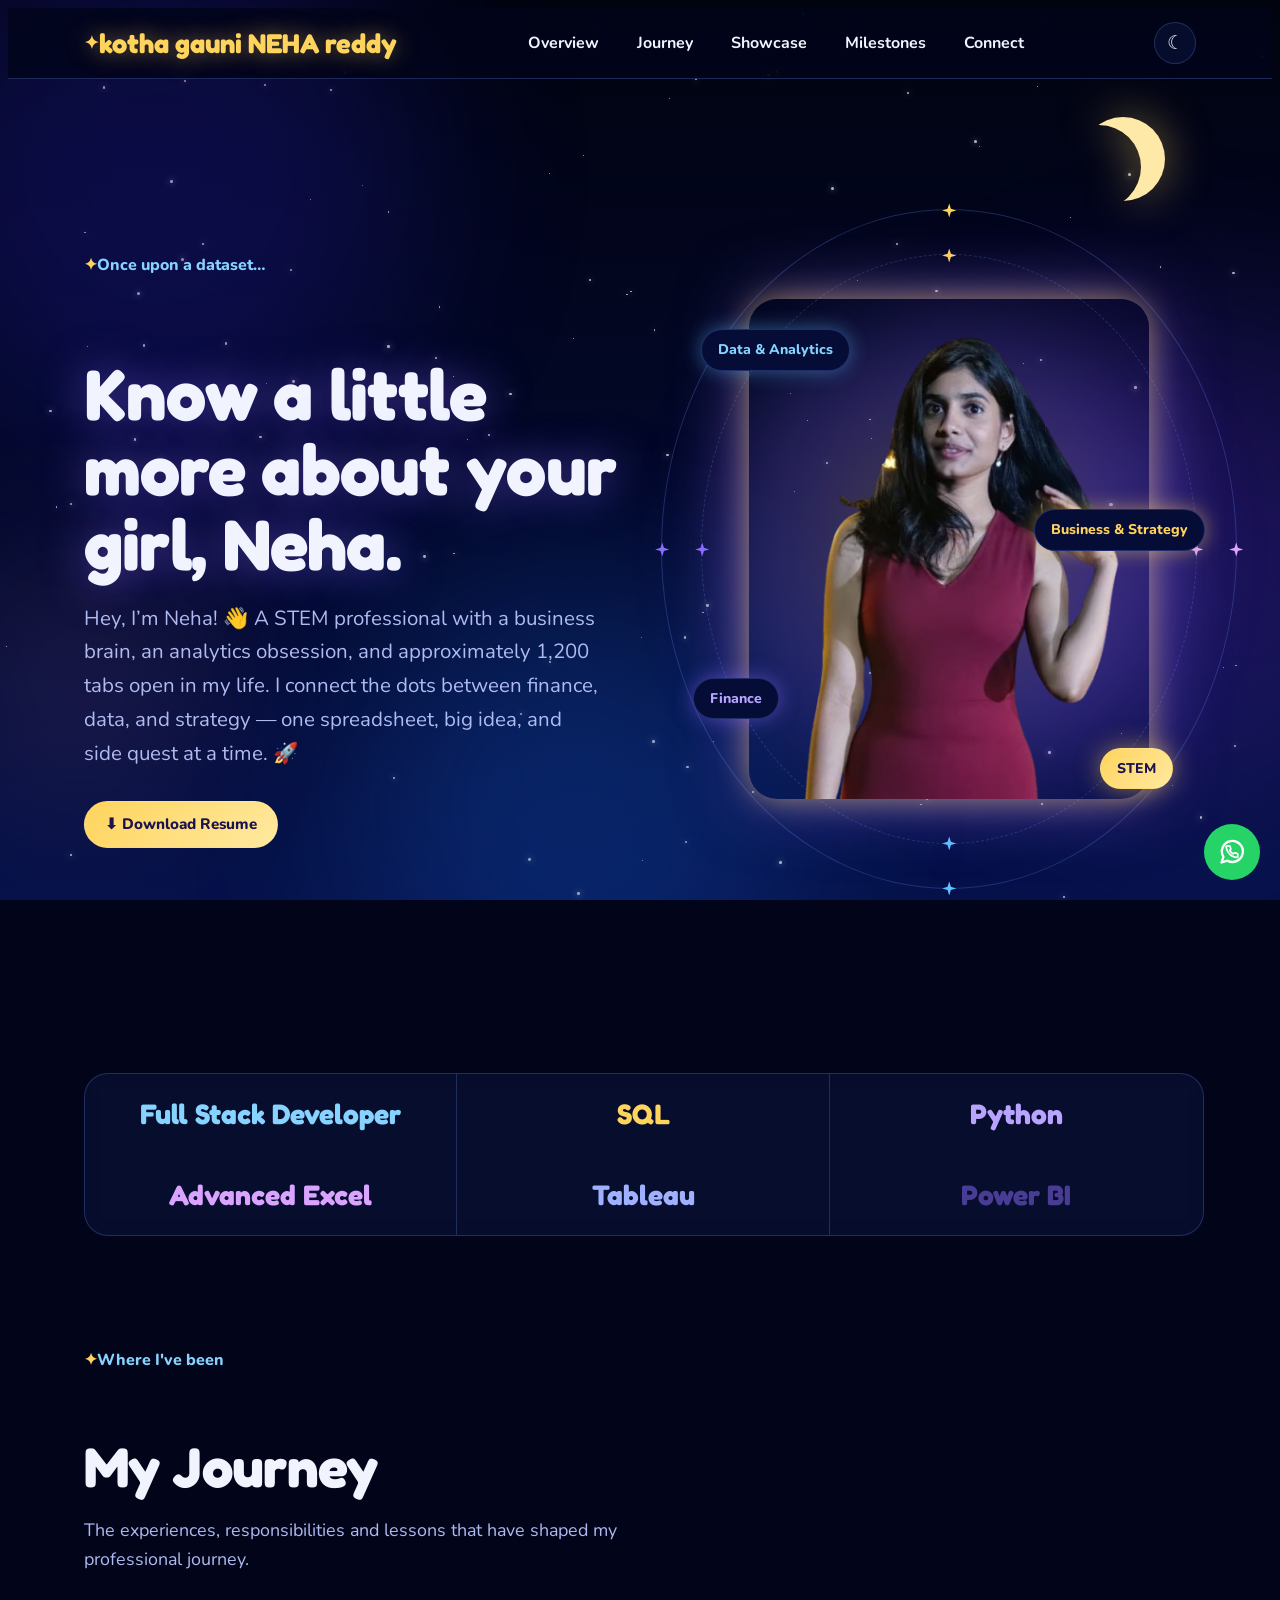
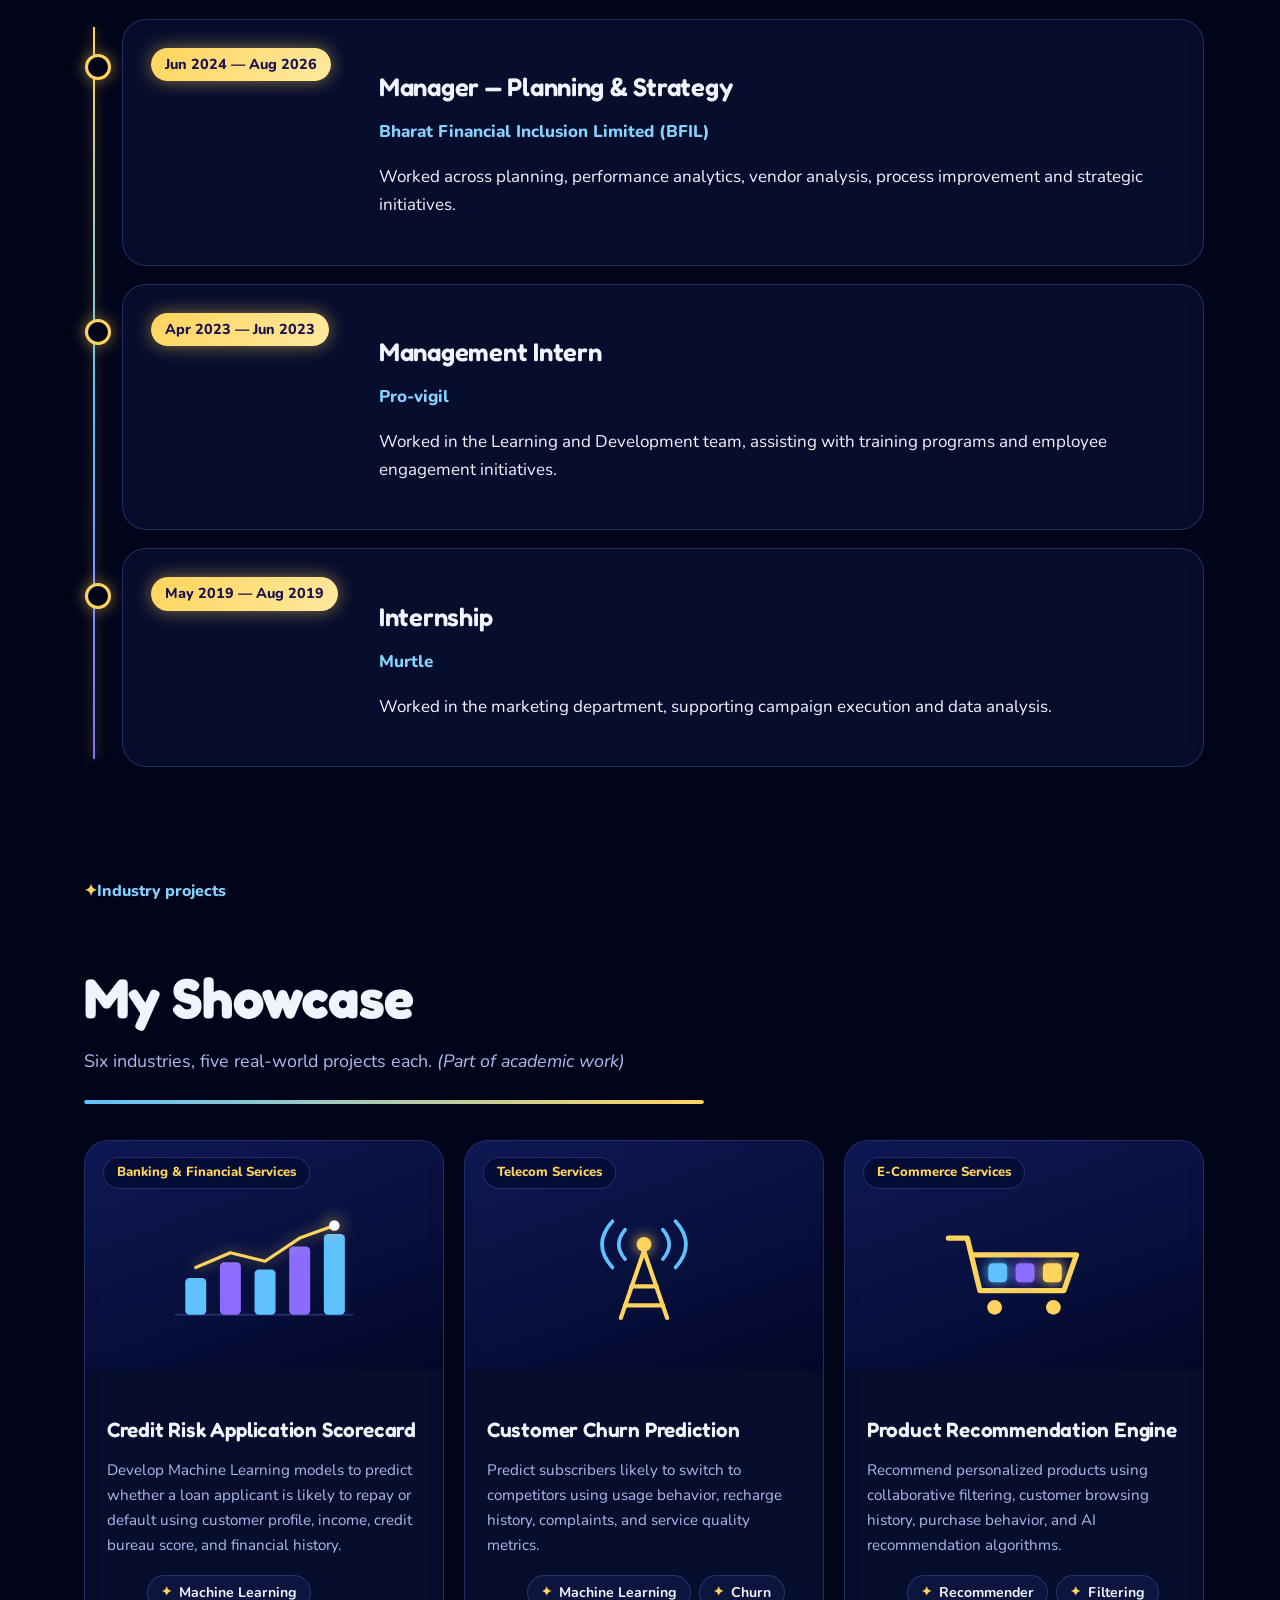
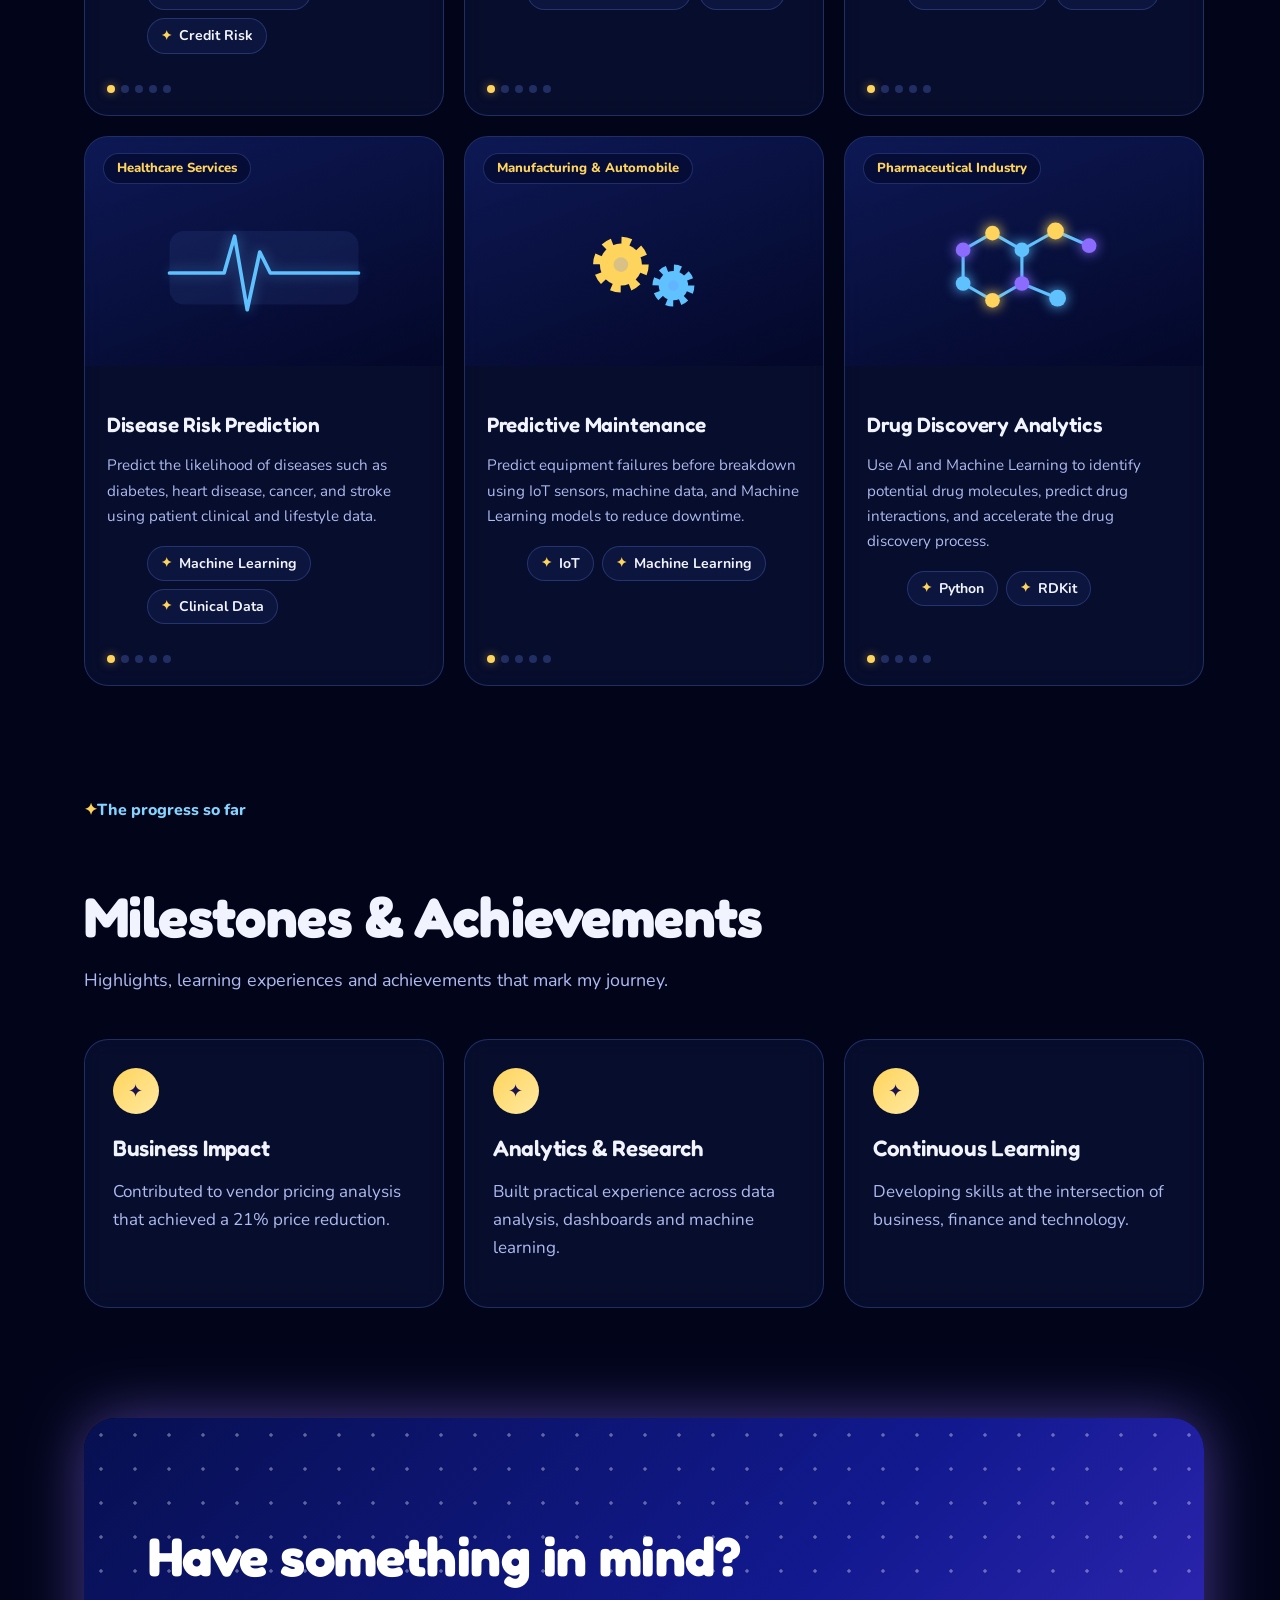
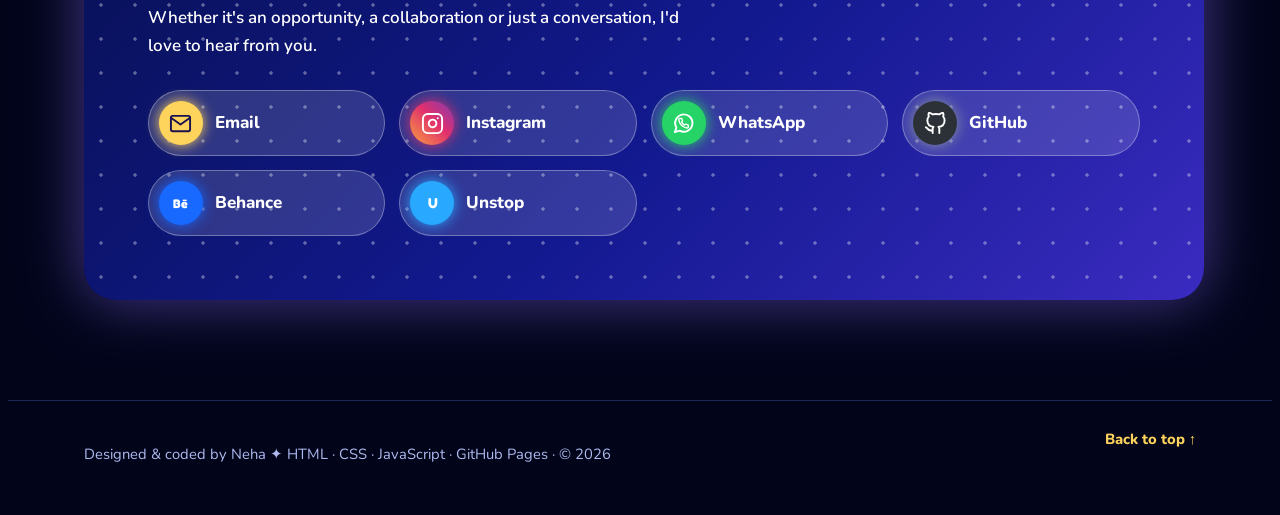
==== commit 27ab7655: "Update index.html" ====
--- a/index.html
+++ b/index.html
@@ -46,8 +46,10 @@
 }
 /* ---------- CSS: TOKENS, DAY ---------- */
 body.light-theme{
-  --sky:linear-gradient(180deg,#b9dcff 0%,#e3f1ff 60%,#f6faff 100%);
-  --bg:#e8f3ff;
+  sky: linear-gradient(180deg, #FFE082 0%, #FFF0C2 45%, #FFFAED 100% );
+
+  --bg: #FFF8E7;
+}
   --surface:rgba(255,255,255,.72);
   --solid:#ffffff;
   --header-bg:rgba(232,243,255,.88);
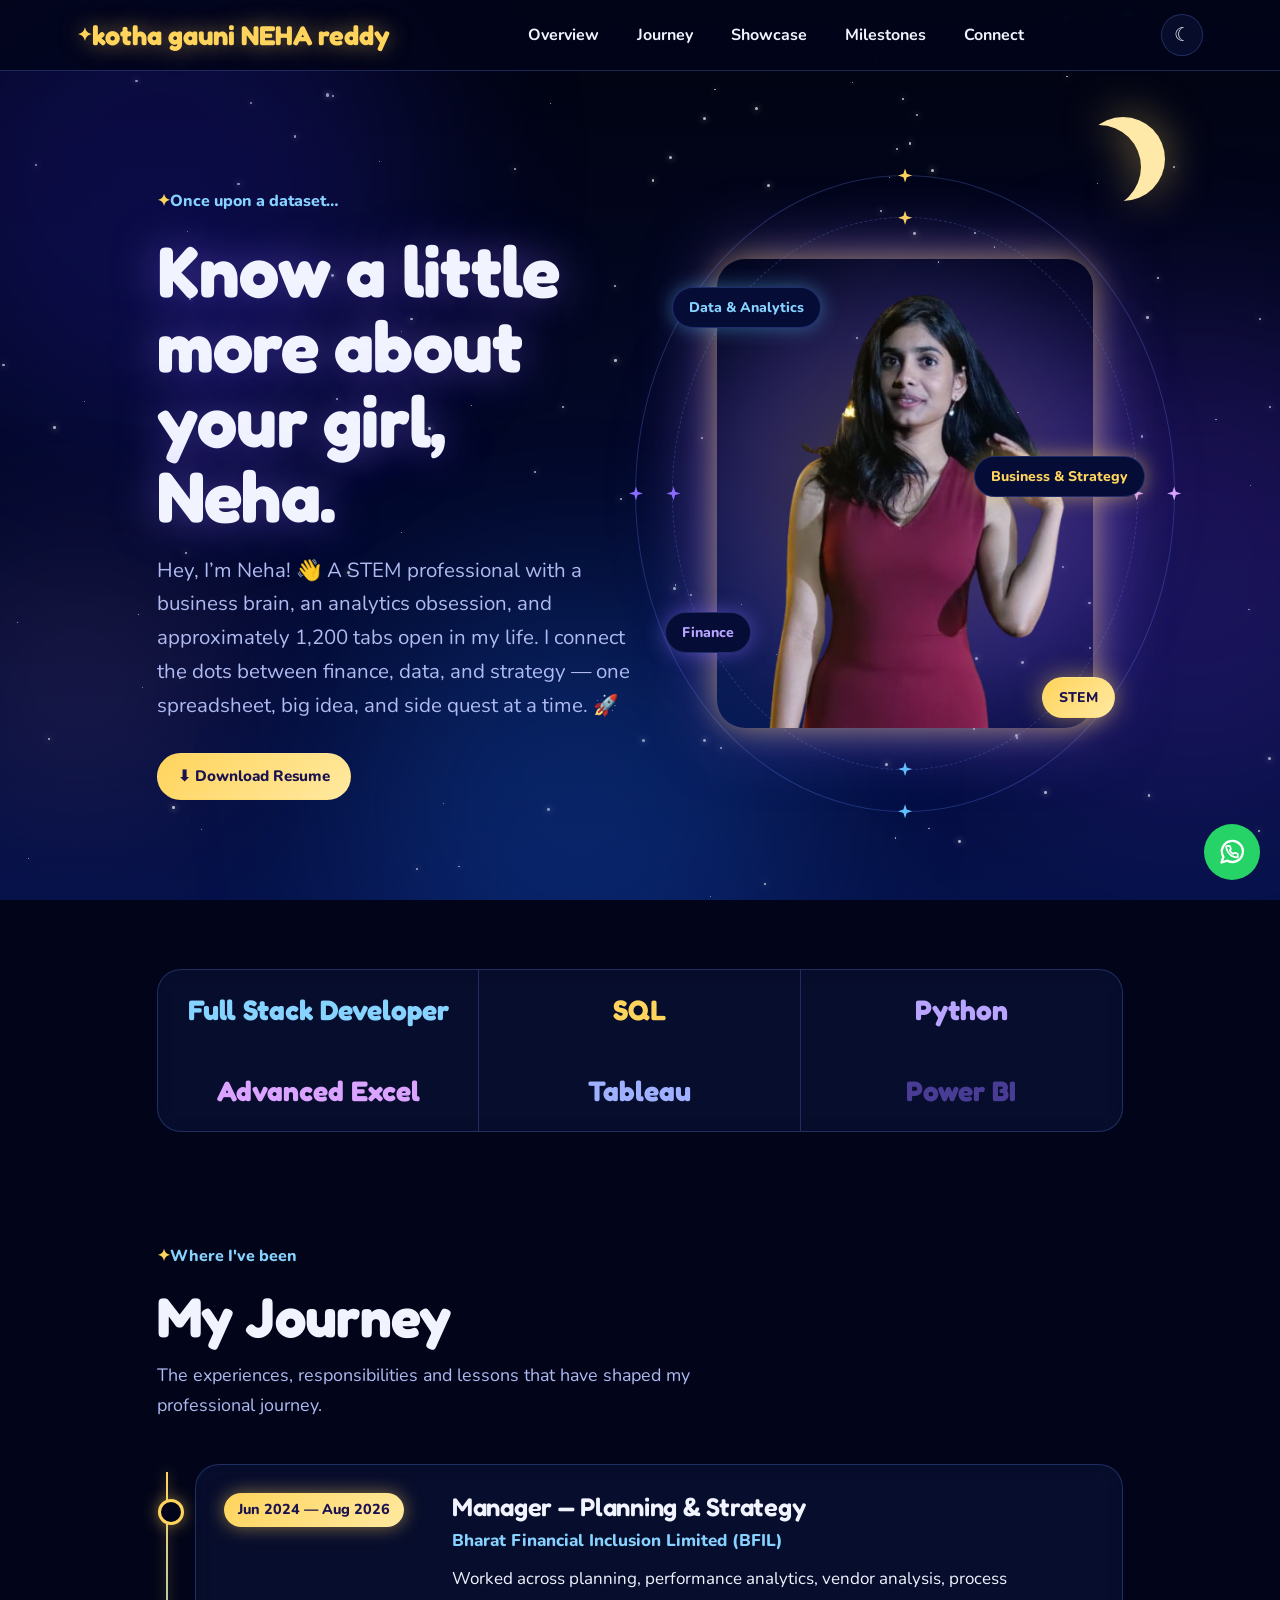
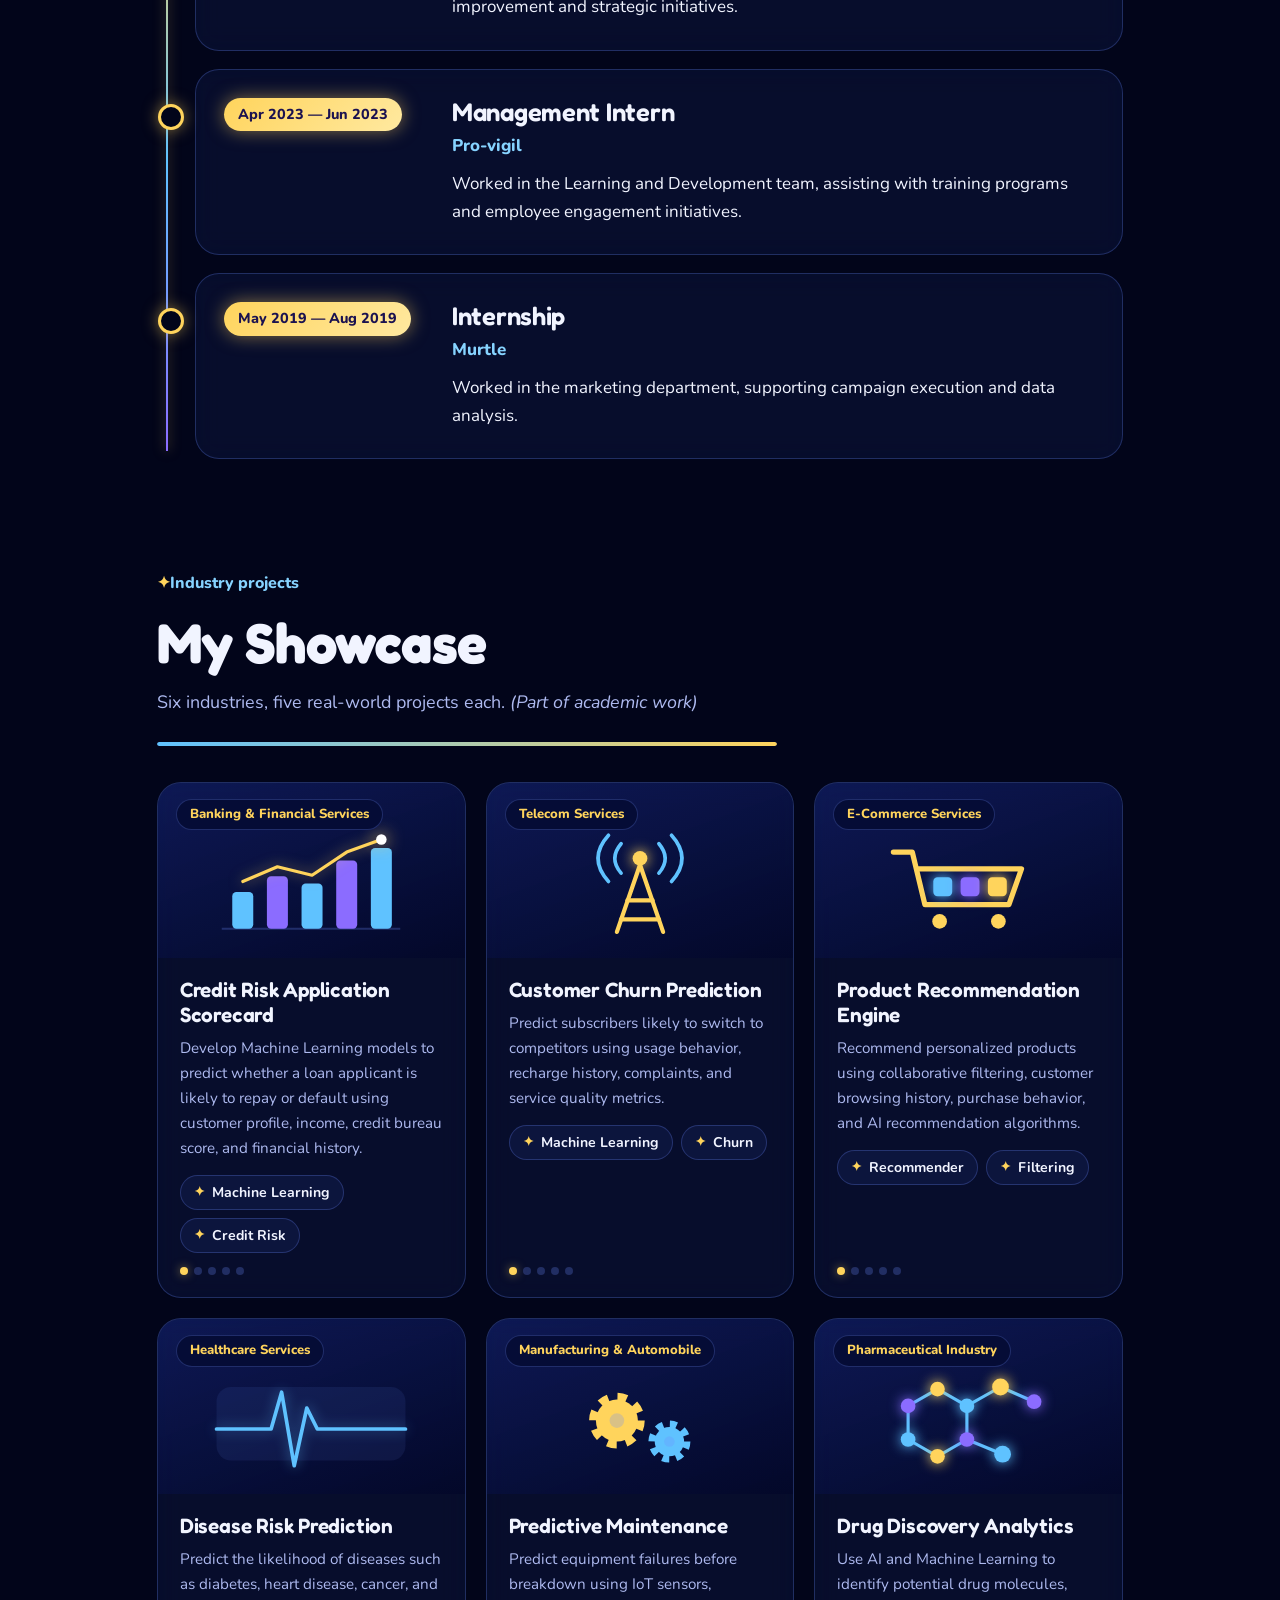
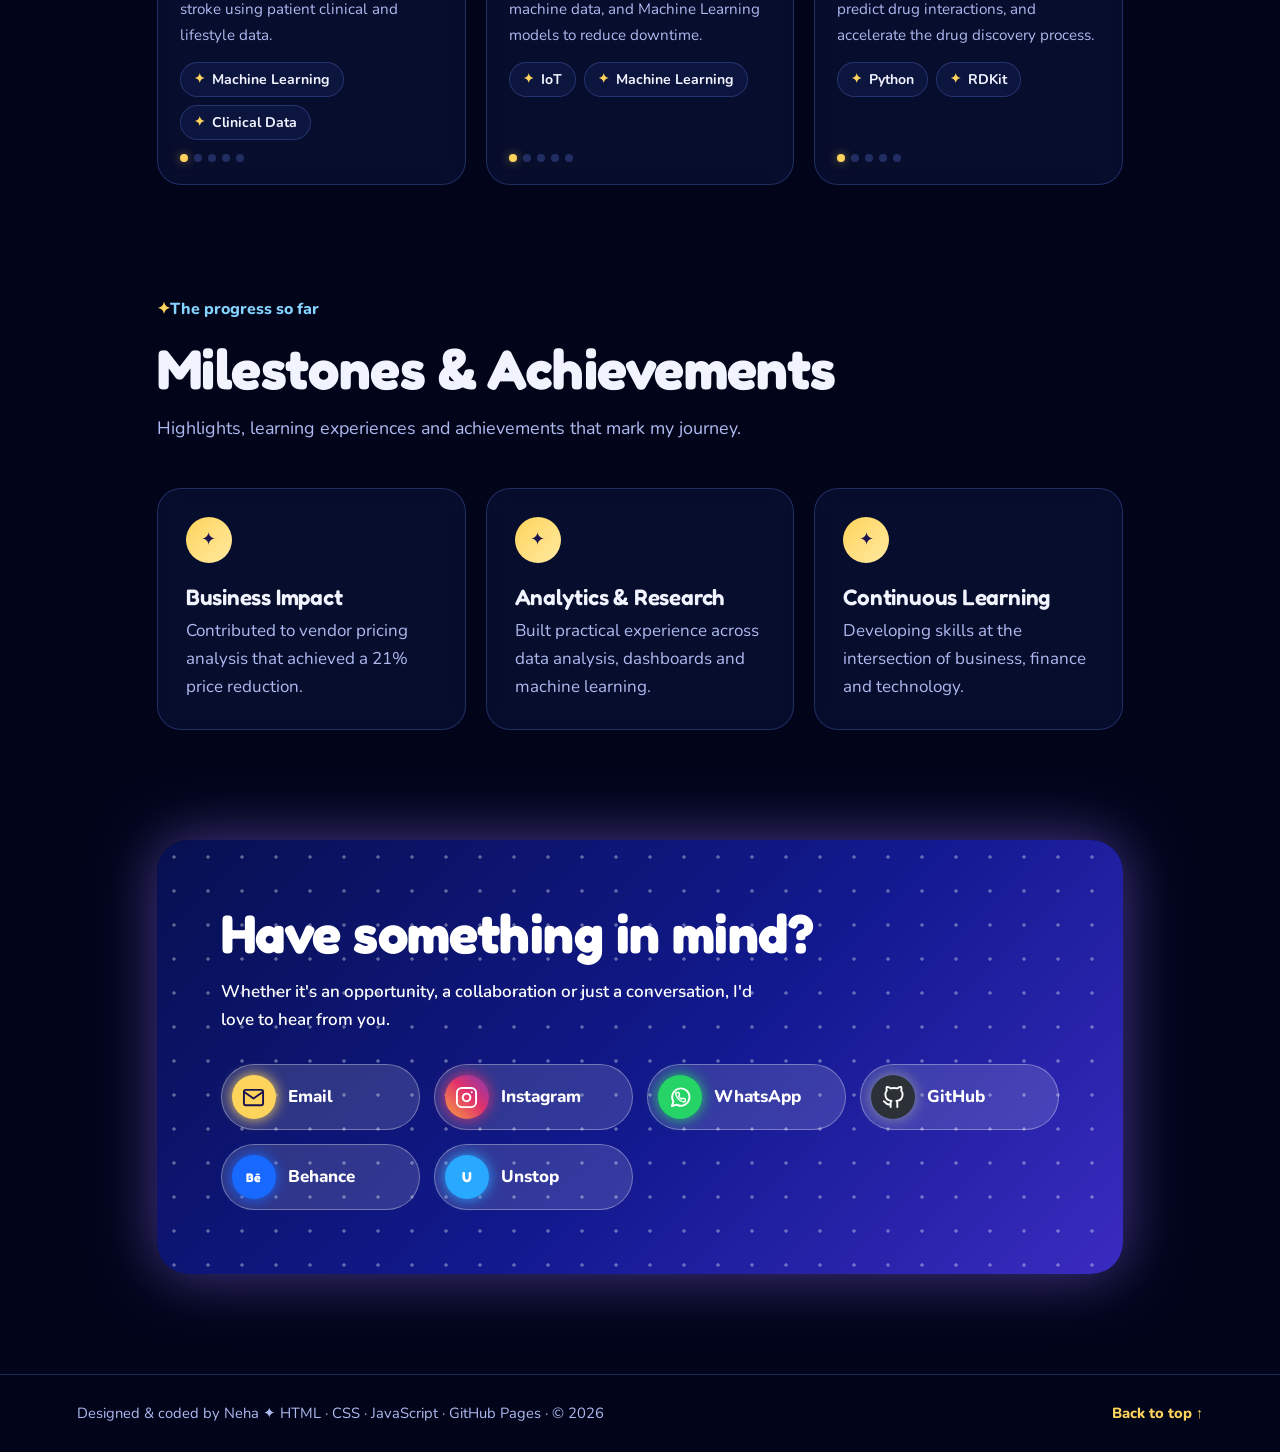
==== commit f002640c: "Update index.html" ====
--- a/index.html
+++ b/index.html
@@ -46,10 +46,9 @@
 }
 /* ---------- CSS: TOKENS, DAY ---------- */
 body.light-theme{
-  sky: linear-gradient(180deg, #FFE082 0%, #FFF0C2 45%, #FFFAED 100% );
-
-  --bg: #FFF8E7;
-}
+  --sky:linear-gradient(180deg,#b9dcff 0%,#e3f1ff 60%,#f6faff 100%);
+  --bg:#e8f3ff;
+  
   --surface:rgba(255,255,255,.72);
   --solid:#ffffff;
   --header-bg:rgba(232,243,255,.88);
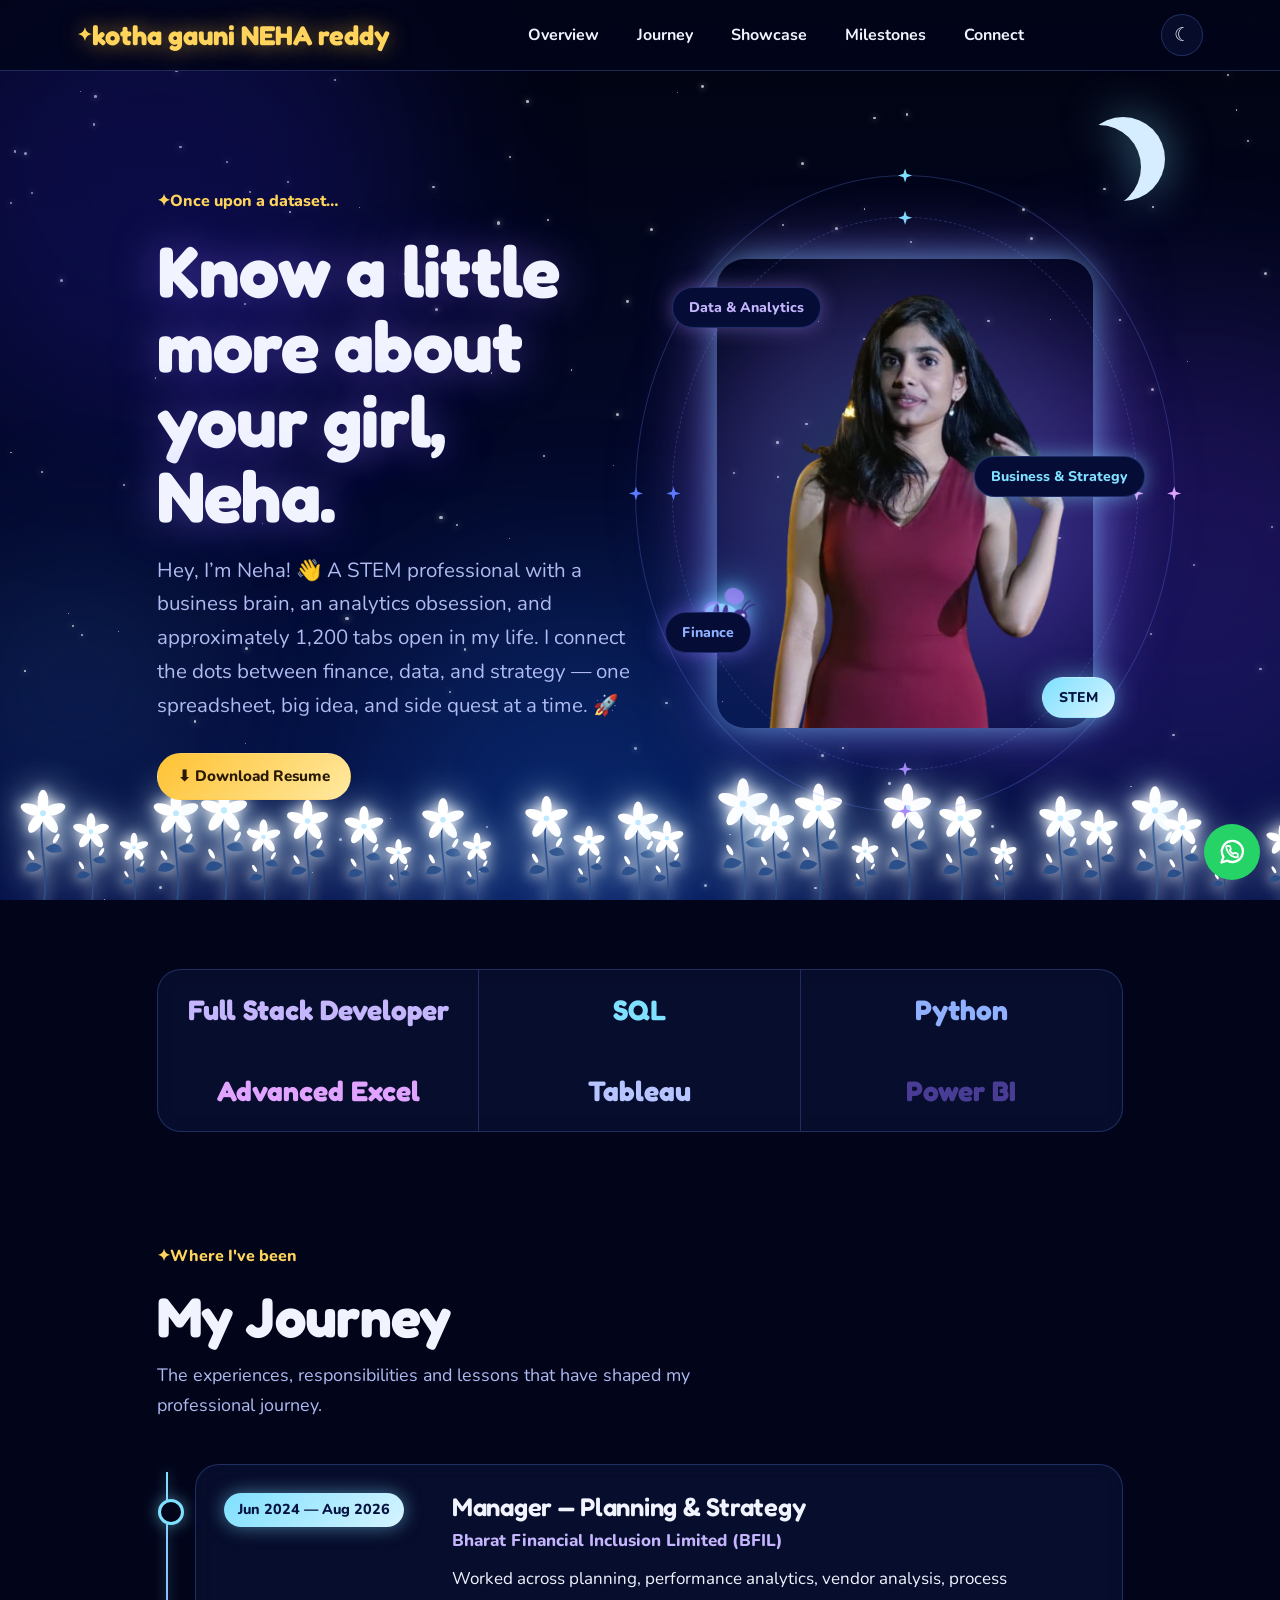
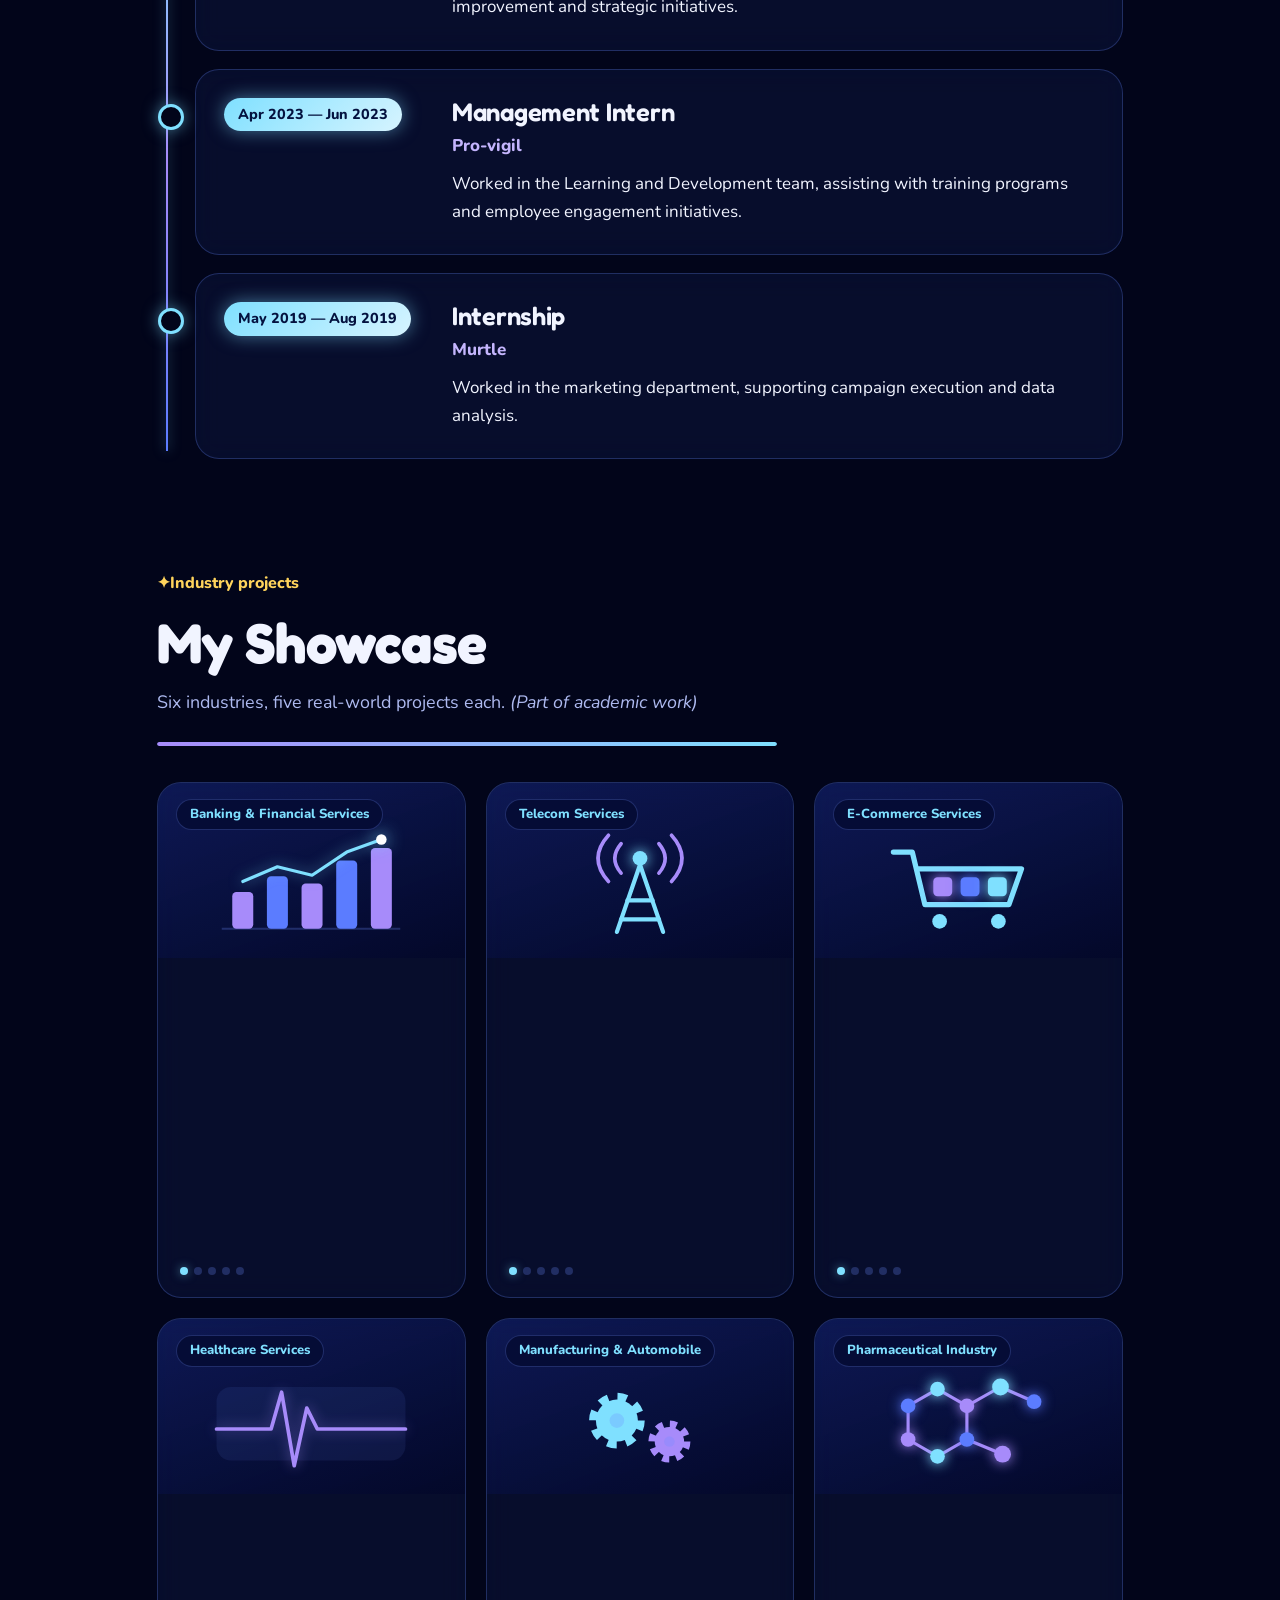
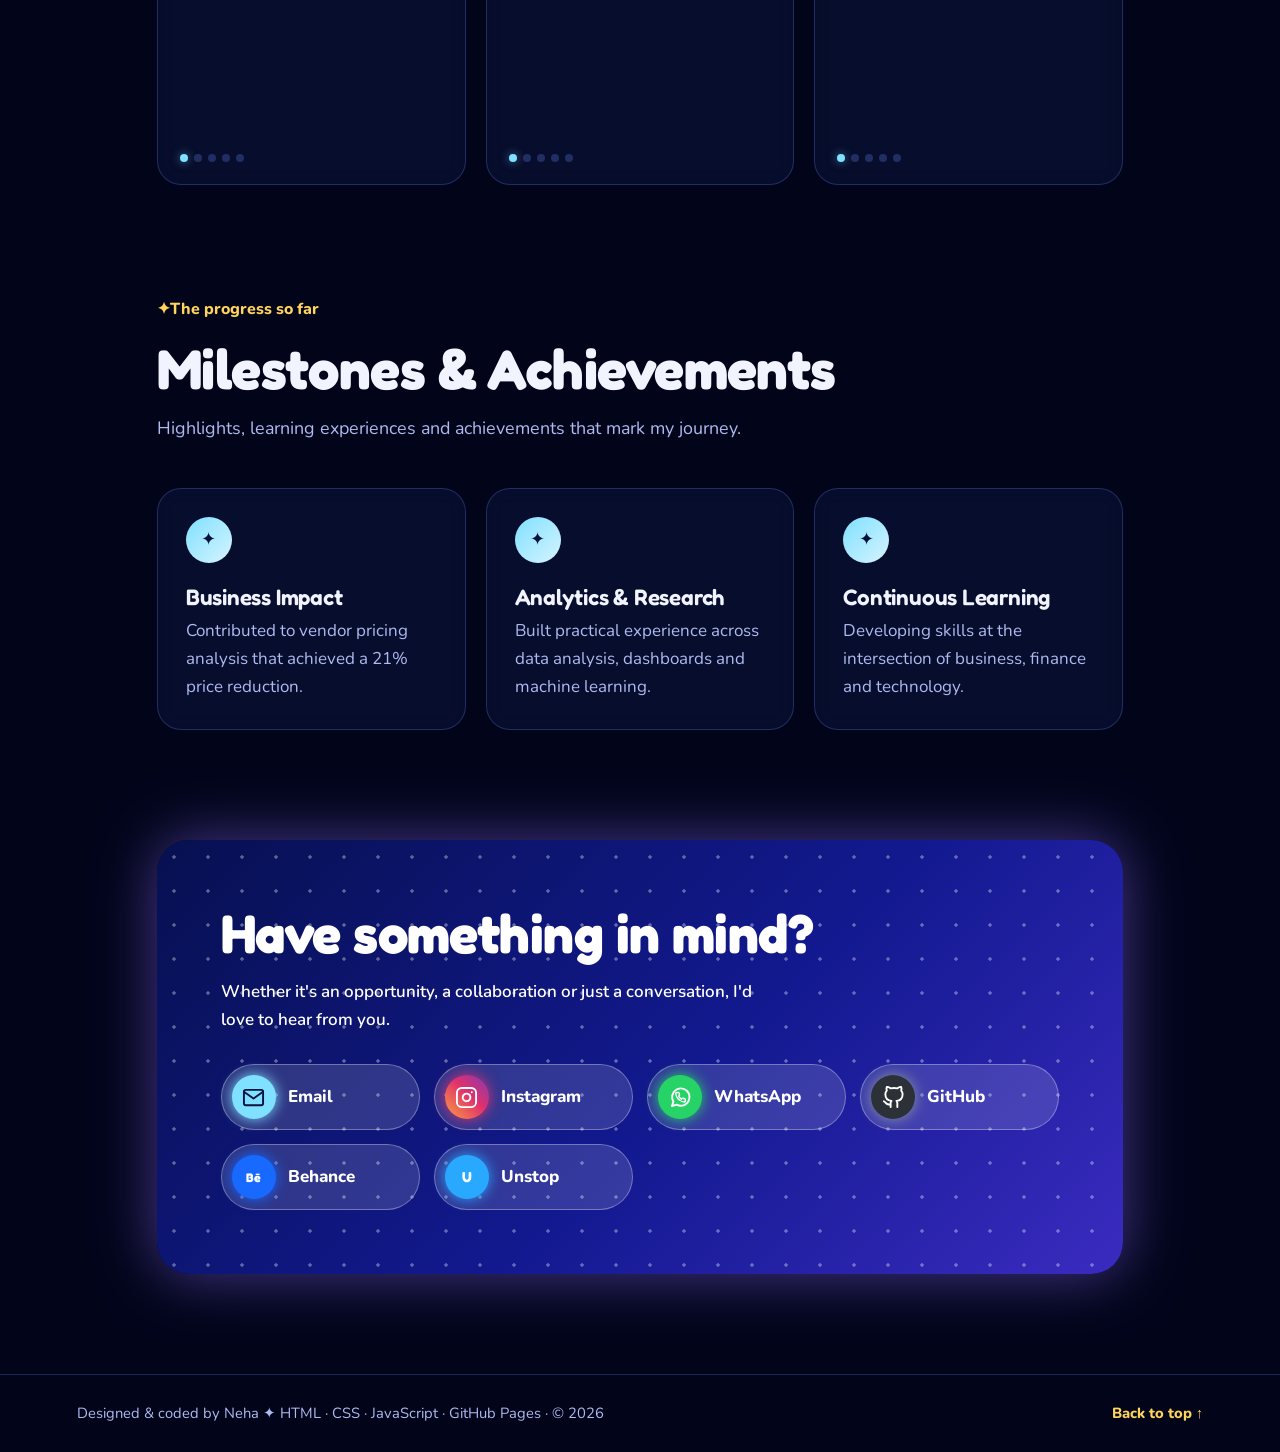
==== commit eb1506f2: "Update index.html" ====
--- a/index.html
+++ b/index.html
@@ -6,6 +6,19 @@
 <title>Neha Reddy | Hyderabad | Business, Finance &amp; Analytics</title>
 <meta name="description" content="Neha's professional journey, projects and achievements across business, finance, strategy and analytics." />
 <meta name="theme-color" content="#02051a" />
+<link rel="canonical" href="https://nehaardy.github.io/" />
+<meta property="og:type" content="website" />
+<meta property="og:site_name" content="Neha Reddy" />
+<meta property="og:title" content="Neha Reddy | Business, Finance &amp; Analytics" />
+<meta property="og:description" content="Neha's professional journey, projects and achievements across business, finance, strategy and analytics." />
+<meta property="og:url" content="https://nehaardy.github.io/" />
+<meta property="og:image" content="https://nehaardy.github.io/og-image.png" />
+<meta property="og:image:width" content="1200" />
+<meta property="og:image:height" content="630" />
+<meta name="twitter:card" content="summary_large_image" />
+<meta name="twitter:title" content="Neha Reddy | Business, Finance &amp; Analytics" />
+<meta name="twitter:description" content="Neha's professional journey, projects and achievements across business, finance, strategy and analytics." />
+<meta name="twitter:image" content="https://nehaardy.github.io/og-image.png" />
 <link rel="icon" href="data:image/svg+xml,%3Csvg xmlns='http://www.w3.org/2000/svg' viewBox='0 0 100 100'%3E%3Crect width='100' height='100' rx='24' fill='%2306124a'/%3E%3Ctext x='50' y='70' font-size='62' text-anchor='middle' fill='%23ffd45c' font-family='Arial' font-weight='700'%3EN%3C/text%3E%3C/svg%3E" />
 <link rel="preconnect" href="https://fonts.googleapis.com" />
 <link rel="preconnect" href="https://fonts.gstatic.com" crossorigin />
@@ -26,48 +39,56 @@
   --ink:#f1f4ff;
   --muted:#aebaf0;
   --edge:rgba(110,140,255,.26);
-  --gold:#ffd45c;
-  --gold-ink:#ffd45c;
-  --blue:#5fc2ff;
-  --blue-ink:#86d3ff;
-  --violet:#8b6cff;
-  --violet-ink:#b8a4ff;
-  --purple-ink:#d9a3ff;
-  --indigo-ink:#9fb0ff;
-  --glow-g:rgba(255,212,92,.50);
-  --glow-b:rgba(95,194,255,.45);
+  --gold:#7fe0ff;
+  --gold-soft:#d6f4ff;
+  --moon:#d6ecff;
+  --gold-ink:#7fe0ff;
+  --blue:#a78bfa;
+  --blue-ink:#c4b5fd;
+  --violet:#5b7cff;
+  --violet-ink:#8fb0ff;
+  --purple-ink:#e0a3ff;
+  --indigo-ink:#b6c4ff;
+  --glow-g:rgba(127,224,255,.50);
+  --glow-b:rgba(167,139,250,.45);
   --glow-v:rgba(139,108,255,.50);
-  --on-gold:#1b1250;
+  --on-gold:#04123f;
+  --pop:#ffc233;--pop-soft:#ffe9a0;--pop-ink:#ffd45c;--on-pop:#2a1a05;--glow-p:rgba(255,194,51,.55);
   --viz-bg:linear-gradient(160deg,rgba(30,55,190,.28),rgba(2,6,40,.70));
   --night:1;
+  --sp1:#7fe0ff;--sp2:#8fd6ff;--sp3:#8b6cff;--sp4:#ffffff;--sp5:#b8a4ff;
   --head:'Fredoka','Trebuchet MS',Arial,sans-serif;
   --body:'Nunito','Helvetica Neue',Arial,sans-serif;
   color-scheme:dark;
 }
 /* ---------- CSS: TOKENS, DAY ---------- */
 body.light-theme{
-  --sky:linear-gradient(180deg,#b9dcff 0%,#e3f1ff 60%,#f6faff 100%);
-  --bg:#e8f3ff;
-  
+  --sky:linear-gradient(180deg,#ffcf8a 0%,#ffe6bd 55%,#fff6e2 100%);
+  --bg:#fff2dc;
   --surface:rgba(255,255,255,.72);
-  --solid:#ffffff;
-  --header-bg:rgba(232,243,255,.88);
-  --ink:#0b1a5e;
-  --muted:#44559c;
-  --edge:rgba(30,60,170,.22);
-  --gold:#ffc02e;
-  --gold-ink:#8a5a00;
-  --blue:#2f9bff;
-  --blue-ink:#0b6fd0;
-  --violet:#6a4cf0;
-  --violet-ink:#4d32c9;
-  --purple-ink:#8a2fc9;
-  --indigo-ink:#3a45c9;
-  --glow-g:rgba(255,192,46,.55);
-  --glow-b:rgba(47,155,255,.35);
-  --glow-v:rgba(106,76,240,.30);
-  --viz-bg:linear-gradient(160deg,rgba(255,255,255,.92),rgba(214,232,255,.78));
+  --solid:#fffaf0;
+  --header-bg:rgba(255,242,220,.88);
+  --ink:#4a2a0a;
+  --muted:#8a5a2b;
+  --edge:rgba(180,100,20,.26);
+  --gold:#ffb300;
+  --gold-soft:#ffe9a0;
+  --moon:#ffe9a8;
+  --gold-ink:#a35a00;
+  --blue:#d9482b;
+  --blue-ink:#b3331a;
+  --violet:#8a4b1f;
+  --violet-ink:#7a3d12;
+  --purple-ink:#c2410c;
+  --indigo-ink:#9a3412;
+  --glow-g:rgba(255,179,0,.55);
+  --glow-b:rgba(217,72,43,.38);
+  --glow-v:rgba(217,72,43,.30);
+  --on-gold:#4a2a0a;
+  --pop:#0f8a82;--pop-soft:#38b2a8;--pop-ink:#0b6b66;--on-pop:#ffffff;--glow-p:rgba(15,138,130,.45);
+  --viz-bg:linear-gradient(160deg,rgba(255,255,255,.92),rgba(255,226,170,.78));
   --night:0;
+  --sp1:#ffb300;--sp2:#ff8a3d;--sp3:#e8572b;--sp4:#fff2b8;--sp5:#c2410c;
   color-scheme:light;
 }
 
@@ -94,14 +115,18 @@
 .n1{width:520px;height:520px;background:#2a22c4;top:-10%;left:-8%;animation:drift1 26s ease-in-out infinite}
 .n2{width:480px;height:480px;background:#5a2cc8;top:35%;right:-12%;animation:drift2 30s ease-in-out infinite}
 .n3{width:440px;height:440px;background:#1560d0;bottom:-14%;left:28%;animation:drift3 34s ease-in-out infinite}
-.n4{width:260px;height:260px;background:#ff8fd1;opacity:.10;bottom:10%;left:-4%;animation:drift2 38s ease-in-out infinite reverse}
-body.light-theme .neb{opacity:.16}
+.n4{width:260px;height:260px;background:#4fa8ff;opacity:.12;bottom:10%;left:-4%;animation:drift2 38s ease-in-out infinite reverse}
+body.light-theme .neb{opacity:.22}
+body.light-theme .n1{background:#ffb347}
+body.light-theme .n2{background:#ff7a45}
+body.light-theme .n3{background:#ffd45c}
+body.light-theme .n4{background:#ff9d6b;opacity:.18}
 @keyframes drift1{0%,100%{transform:translate(0,0) scale(1)}50%{transform:translate(18vw,14vh) scale(1.15)}}
 @keyframes drift2{0%,100%{transform:translate(0,0) scale(1)}50%{transform:translate(-16vw,-12vh) scale(1.2)}}
 @keyframes drift3{0%,100%{transform:translate(0,0) scale(1.1)}50%{transform:translate(-14vw,-16vh) scale(.9)}}
 
 .moon{position:absolute;top:13%;right:9%;width:84px;height:84px;border-radius:50%;
-  box-shadow:inset -24px 8px 0 0 #ffe9a8;filter:drop-shadow(0 0 22px var(--glow-g));
+  box-shadow:inset -24px 8px 0 0 var(--moon);filter:drop-shadow(0 0 22px var(--glow-g));
   animation:moonBob 9s ease-in-out infinite}
 @keyframes moonBob{0%,100%{transform:translateY(0) rotate(-8deg)}50%{transform:translateY(-16px) rotate(4deg)}}
 
@@ -113,7 +138,7 @@
 .c1{top:18%;animation-duration:90s}
 .c2{top:46%;transform:scale(1.4);animation-duration:120s;animation-delay:-50s}
 .c3{top:70%;transform:scale(.9);animation-duration:100s;animation-delay:-20s}
-body.light-theme .cloud{background:rgba(255,255,255,.7)}
+body.light-theme .cloud{background:rgba(255,236,200,.8)}
 @keyframes cloudMove{to{translate:150vw 0}}
 
 .shoot{position:absolute;right:-5%;width:140px;height:2px;border-radius:2px;opacity:0;
@@ -150,16 +175,83 @@
   100%{transform:translate(var(--dx),calc(var(--dy) + 34px)) scale(.3);opacity:0}
 }
 
+/* ---------- CSS: SUN, SUNFLOWERS, JASMINE, BEE ---------- */
+.day-only{opacity:calc(1 - var(--night))}
+
+/* sun (day) */
+.sun{position:absolute;top:9%;right:8%;width:100px;height:100px;border-radius:50%;
+  background:radial-gradient(circle at 35% 35%,#fff6c2,#ffd45c 55%,#ffb300);
+  box-shadow:0 0 50px 14px rgba(255,192,46,.65);animation:moonBob 9s ease-in-out infinite}
+.sun::before{content:"";position:absolute;inset:-38px;border-radius:50%;
+  background:repeating-conic-gradient(var(--gold) 0 5deg,transparent 5deg 22.5deg);
+  -webkit-mask:radial-gradient(circle,transparent 52%,#000 54%,#000 100%);
+  mask:radial-gradient(circle,transparent 52%,#000 54%,#000 100%);
+  animation:spin 40s linear infinite}
+body:not(.light-theme) .sun{display:none}
+
+/* garden: sunflowers by day, jasmine by night */
+.garden{position:absolute;left:0;right:0;bottom:0;top:auto;height:30vh;pointer-events:none}
+.flower{position:absolute;bottom:-8px;transform-origin:50% 100%;
+  animation:sway var(--s,6s) ease-in-out infinite alternate}
+.flower svg{display:block;width:100%;height:auto;overflow:visible}
+@keyframes sway{from{transform:rotate(-3.5deg)}to{transform:rotate(3.5deg)}}
+.flower .jas{display:none;filter:drop-shadow(0 0 7px #fff) drop-shadow(0 0 18px rgba(190,230,255,.85))}
+body:not(.light-theme) .flower .sunf{display:none}
+body:not(.light-theme) .flower .jas{display:block}
+body.light-theme .flower .jas{display:none}
+.jas-petal{fill:#fff}
+.jas-glow{animation:jasGlow 3.2s ease-in-out infinite alternate}
+@keyframes jasGlow{from{opacity:.75}to{opacity:1}}
+
+/* bee */
+.bee{position:absolute;left:0;top:0;width:58px;z-index:2;will-change:transform;
+  --bee-body:#ffc928;--bee-dark:#2a1a05;--bee-wing:rgba(255,255,255,.75);
+  filter:drop-shadow(0 3px 4px rgba(0,0,0,.25))}
+body:not(.light-theme) .bee{
+  --bee-body:#8ff0ff;--bee-dark:#2b1f6b;--bee-wing:rgba(167,139,250,.75);
+  filter:drop-shadow(0 0 8px #7fe0ff) drop-shadow(0 0 20px #4fc3ff)}
+.bee svg{display:block;width:100%;height:auto;overflow:visible}
+.bee .b-body{fill:var(--bee-body)}
+.bee .b-dark{fill:var(--bee-dark)}
+.bee .b-wing{fill:var(--bee-wing);transform-box:fill-box;transform-origin:50% 100%;
+  animation:flap .09s ease-in-out infinite alternate}
+.bee .b-wing.w2{animation-delay:-.045s}
+@keyframes flap{from{transform:scaleY(1)}to{transform:scaleY(.35)}}
+
+/* bee trick: sparkle trail */
+.trail{position:absolute;width:12px;height:12px;margin:-6px 0 0 -6px;background:var(--pop);
+  clip-path:polygon(50% 0,62% 38%,100% 50%,62% 62%,50% 100%,38% 62%,0 50%,38% 38%);
+  filter:drop-shadow(0 0 6px var(--pop));pointer-events:none;z-index:1;animation:trailFade .9s ease-out forwards}
+@keyframes trailFade{to{opacity:0;transform:translate(var(--tx),var(--ty)) scale(.2) rotate(180deg)}}
+
+/* bee quote bubble */
+.bee-quote{position:absolute;left:0;top:0;z-index:3;width:max-content;max-width:min(250px,72vw);
+  padding:10px 14px;border-radius:16px;background:var(--solid);color:var(--ink);
+  border:1px solid var(--edge);box-shadow:0 0 22px var(--glow-p);
+  font-weight:800;font-size:.9rem;line-height:1.35;text-align:center;
+  opacity:0;transform:translateY(6px) scale(.95);transition:opacity .3s,transform .3s;pointer-events:none}
+.bee-quote.show{opacity:1;transform:none}
+.bee-quote::after{content:"";position:absolute;bottom:-6px;left:var(--tail,50%);width:12px;height:12px;margin-left:-6px;
+  background:var(--solid);border-right:1px solid var(--edge);border-bottom:1px solid var(--edge);transform:rotate(45deg)}
+
+/* ---------- CSS: SUNRISE / MOONRISE THEME WIPE ---------- */
+.theme-wipe{position:fixed;inset:0;z-index:450;overflow:hidden;pointer-events:none}
+.theme-wipe .disc{position:absolute;left:50%;top:50%;border-radius:50%;margin:-55px 0 0 -55px;width:110px;height:110px}
+.theme-wipe.to-day{background:linear-gradient(180deg,#ffcf8a 0%,#ffe6bd 55%,#fff6e2 100%)}
+.theme-wipe.to-day .disc{background:radial-gradient(circle at 35% 35%,#fff6c2,#ffd45c 55%,#ffb300);box-shadow:0 0 70px 20px rgba(255,179,0,.7)}
+.theme-wipe.to-night{background:linear-gradient(180deg,#01030f 0%,#030828 50%,#06124a 100%)}
+.theme-wipe.to-night .disc{width:90px;height:90px;margin:-45px 0 0 -45px;box-shadow:inset -26px 8px 0 0 #d6ecff;filter:drop-shadow(0 0 26px rgba(127,224,255,.7))}
+
 /* ---------- CSS: HEADER ---------- */
 .header{position:sticky;top:0;z-index:100;display:flex;align-items:center;gap:16px;
   padding:14px 6%;background:var(--header-bg);border-bottom:1px solid var(--edge);
   backdrop-filter:blur(14px);-webkit-backdrop-filter:blur(14px)}
 .logo{order:1;font-family:var(--head);font-weight:700;font-size:1.7rem;line-height:1;
-  color:var(--gold-ink);text-shadow:0 0 22px var(--glow-g)}
+  color:var(--pop-ink);text-shadow:0 0 22px var(--glow-p)}
 .logo::before{content:"\2726 ";font-size:1.1rem;vertical-align:.2em}
 .navigation{order:2;margin-inline:auto;display:flex;align-items:center;gap:6px}
 .navigation>a{padding:8px 16px;border-radius:999px;font-weight:700;font-size:1rem;transition:background .2s,box-shadow .2s,color .2s}
-.navigation>a:hover{background:var(--surface);color:var(--gold-ink);box-shadow:0 0 18px var(--glow-g)}
+.navigation>a:hover{background:var(--surface);color:var(--pop-ink);box-shadow:0 0 18px var(--glow-p)}
 .header-actions{order:3;display:flex;gap:10px;align-items:center}
 .icon-btn{width:42px;height:42px;border-radius:50%;border:1px solid var(--edge);background:var(--surface);
   display:grid;place-items:center;font-size:1.2rem;line-height:1;transition:transform .2s,box-shadow .2s,border-color .2s}
@@ -176,10 +268,14 @@
   backdrop-filter:blur(8px);-webkit-backdrop-filter:blur(8px);
   transition:transform .2s,box-shadow .25s,border-color .25s}
 .btn:hover{transform:translateY(-3px);border-color:var(--gold);box-shadow:0 0 26px var(--glow-g)}
-.btn-primary{background:linear-gradient(135deg,var(--gold),#ffe9a0);color:var(--on-gold);border-color:transparent;
-  animation:glowPulse 2.8s ease-in-out infinite}
-.btn-primary:hover{box-shadow:0 0 38px var(--glow-g);border-color:transparent}
+.btn-primary{background:linear-gradient(135deg,var(--pop),var(--pop-soft));color:var(--on-pop);border-color:transparent;
+  animation:glowPulseP 2.8s ease-in-out infinite}
+.btn-primary:hover{box-shadow:0 0 38px var(--glow-p);border-color:transparent}
 .btn-sm{padding:10px 20px;font-size:.95rem}
+@keyframes glowPulseP{
+  0%,100%{box-shadow:0 0 14px var(--glow-p)}
+  50%{box-shadow:0 0 34px var(--glow-p),0 0 6px var(--glow-p)}
+}
 @keyframes glowPulse{
   0%,100%{box-shadow:0 0 14px var(--glow-g)}
   50%{box-shadow:0 0 34px var(--glow-g),0 0 6px var(--glow-g)}
@@ -189,8 +285,8 @@
 main{overflow-x:clip}
 .wrap{width:min(1120px,100%);margin-inline:auto;padding-inline:6%}
 .section{padding-top:110px}
-.pill{display:inline-block;color:var(--blue-ink);font-weight:800;font-size:1rem;margin-bottom:16px}
-.pill::before{content:"\2726 ";color:var(--gold-ink)}
+.pill{display:inline-block;color:var(--pop-ink);font-weight:800;font-size:1rem;margin-bottom:16px}
+.pill::before{content:"\2726 ";color:var(--pop-ink)}
 .section h2{font-size:clamp(2.2rem,5vw,3.5rem);font-weight:700;margin-bottom:14px}
 .lead{color:var(--muted);font-size:1.12rem;max-width:620px;margin-bottom:44px}
 
@@ -242,7 +338,7 @@
 .chip-a{top:6%;left:-12%;color:var(--blue-ink);box-shadow:0 0 20px var(--glow-b)}
 .chip-b{top:42%;right:-14%;color:var(--gold-ink);box-shadow:0 0 20px var(--glow-g);animation-delay:-1.6s}
 .chip-c{bottom:16%;left:-14%;color:var(--violet-ink);box-shadow:0 0 20px var(--glow-v);animation-delay:-3.2s}
-.chip-d{bottom:2%;right:-6%;color:var(--on-gold);background:linear-gradient(135deg,var(--gold),#ffe9a0);
+.chip-d{bottom:2%;right:-6%;color:var(--on-gold);background:linear-gradient(135deg,var(--gold),var(--gold-soft));
   border-color:transparent;box-shadow:0 0 24px var(--glow-g);animation-delay:-2.4s}
 
 /* ---------- CSS: STATS (skills), 3 columns x 2 rows with divider lines ---------- */
@@ -270,7 +366,7 @@
 .t-item{position:relative;display:grid;grid-template-columns:200px 1fr;gap:28px;padding:28px}
 .t-item::before{content:"";position:absolute;left:-38px;top:34px;width:20px;height:20px;border-radius:50%;
   background:var(--bg);border:3px solid var(--gold);box-shadow:0 0 16px var(--glow-g)}
-.t-date{align-self:start;justify-self:start;padding:5px 14px;background:linear-gradient(135deg,var(--gold),#ffe9a0);
+.t-date{align-self:start;justify-self:start;padding:5px 14px;background:linear-gradient(135deg,var(--gold),var(--gold-soft));
   color:var(--on-gold);border-radius:999px;font-weight:800;font-size:.9rem;box-shadow:0 0 18px var(--glow-g)}
 .t-item h3{font-size:1.6rem;font-weight:600;margin-bottom:6px}
 .company{color:var(--blue-ink);font-weight:800;margin-bottom:10px}
@@ -355,7 +451,7 @@
 .m-grid{display:grid;grid-template-columns:repeat(3,1fr);gap:20px}
 .m-card{padding:28px}
 .m-icon{display:grid;place-items:center;width:46px;height:46px;margin-bottom:22px;border-radius:50%;
-  background:linear-gradient(135deg,var(--gold),#ffe9a0);color:var(--on-gold);font-size:1.15rem;
+  background:linear-gradient(135deg,var(--gold),var(--gold-soft));color:var(--on-gold);font-size:1.15rem;
   animation:glowPulse 3s ease-in-out infinite}
 .m-card:nth-child(2) .m-icon{animation-delay:-1s}
 .m-card:nth-child(3) .m-icon{animation-delay:-2s}
@@ -377,14 +473,15 @@
 .connect-card h2{position:relative;font-size:clamp(2.2rem,5vw,3.4rem);font-weight:700;margin-bottom:14px}
 .connect-card>p{position:relative;max-width:560px;margin-bottom:30px;font-weight:600}
 .socials{position:relative;z-index:1;display:grid;grid-template-columns:repeat(auto-fit,minmax(190px,1fr));gap:14px}
-.social{--c:#ffd45c;display:flex;align-items:center;gap:12px;padding:10px 20px 10px 10px;border-radius:999px;
+.social{--c:var(--gold);display:flex;align-items:center;gap:12px;padding:10px 20px 10px 10px;border-radius:999px;
   background:rgba(255,255,255,.14);border:1px solid rgba(255,255,255,.32);color:#fff;font-weight:800;
   transition:transform .2s,box-shadow .25s,background .25s}
 .social:hover{transform:translateY(-4px);background:rgba(255,255,255,.24);box-shadow:0 0 30px var(--c)}
 .ico{flex:none;width:44px;height:44px;border-radius:50%;display:grid;place-items:center;color:#fff;
   background:var(--c);box-shadow:0 0 14px var(--c)}
 .ico svg{width:23px;height:23px;fill:none;stroke:currentColor;stroke-width:2;stroke-linecap:round;stroke-linejoin:round}
-.s-mail{--c:#ffd45c}.s-mail .ico{color:#1b1250}
+body.light-theme .connect-card{background:linear-gradient(135deg,#7a2e0a 0%,#c2410c 55%,#f59e0b 100%);box-shadow:0 0 60px var(--glow-g)}
+.s-mail{--c:var(--gold)}.s-mail .ico{color:var(--on-gold)}
 .s-git{--c:#8b949e}.s-git .ico{background:#2b3137}
 .s-insta{--c:#e1306c}.s-insta .ico{background:linear-gradient(45deg,#f9a03f,#e1306c 55%,#833ab4)}
 .s-behance{--c:#1769ff}
@@ -414,7 +511,7 @@
 /* ---------- CSS: FOOTER ---------- */
 .footer{display:flex;flex-wrap:wrap;justify-content:space-between;gap:12px;margin-top:100px;padding:26px 6%;
   border-top:1px solid var(--edge);color:var(--muted);font-size:.92rem}
-.footer a{color:var(--gold-ink);font-weight:800}
+.footer a{color:var(--pop-ink);font-weight:800}
 .footer a:hover{text-decoration:underline}
 
 /* ---------- CSS: MOBILE MENU + RESPONSIVE ---------- */
@@ -439,7 +536,9 @@
   .m-grid{grid-template-columns:1fr}
   .t-item{grid-template-columns:1fr;gap:14px}
   .section{padding-top:84px}
-  .moon{width:60px;height:60px;box-shadow:inset -17px 6px 0 0 #ffe9a8}
+  .moon{width:60px;height:60px;box-shadow:inset -17px 6px 0 0 var(--moon)}
+  .sun{width:70px;height:70px}
+  .sun::before{inset:-26px}
 }
 @media (min-width:901px){#menu-toggle{display:none}}
 @media (max-width:600px){
@@ -457,6 +556,7 @@
   .chip-a{left:-8%}.chip-b{right:-8%}.chip-c{left:-8%}.chip-d{right:-2%}
   .neb{filter:blur(60px)}
   .wa-float{width:50px;height:50px;right:14px;bottom:14px}
+  .bee{width:44px}
 }
 @media (prefers-reduced-motion:reduce){
   *,*::before,*::after{animation:none!important;transition:none!important;scroll-behavior:auto!important}
@@ -469,6 +569,14 @@
 </head>
 
 <body>
+<script>
+/* first paint: night by default, or the theme the visitor saved last time */
+(function () {
+  var sv = null;
+  try { sv = localStorage.getItem("theme"); } catch (e) {}
+  document.body.classList.toggle("light-theme", sv === "light");
+})();
+</script>
 <!-- =====================================================================
      ===================== HTML STARTS HERE ==============================
      ===================================================================== -->
@@ -479,9 +587,24 @@
   <div class="layer night-only stars" id="stars"></div>
   <div class="neb n1"></div><div class="neb n2"></div><div class="neb n3"></div><div class="neb n4"></div>
   <div class="layer night-only"><div class="moon"></div></div>
+  <div class="layer day-only"><div class="sun"></div></div>
   <div class="layer night-only"><div class="shoot sh1"></div><div class="shoot sh2"></div><div class="shoot sh3"></div></div>
   <div class="layer"><div class="cloud c1"></div><div class="cloud c2"></div><div class="cloud c3"></div></div>
   <div class="layer sparks" id="sparks"></div>
+  <div class="garden" id="garden"></div>
+  <div class="bee" id="bee">
+    <svg viewBox="0 0 64 48">
+      <ellipse class="b-wing" cx="28" cy="13" rx="11" ry="9" transform="rotate(-20 28 13)"/>
+      <ellipse class="b-wing w2" cx="38" cy="12" rx="11" ry="9" transform="rotate(10 38 12)"/>
+      <polygon class="b-dark" points="15,28 5,28 15,31"/>
+      <ellipse class="b-body" cx="32" cy="28" rx="19" ry="12"/>
+      <ellipse class="b-dark" cx="25" cy="28" rx="3.2" ry="11.3"/>
+      <ellipse class="b-dark" cx="35" cy="28" rx="3.2" ry="11.6"/>
+      <circle class="b-dark" cx="52" cy="27" r="8"/>
+      <circle cx="55" cy="25" r="2.2" fill="#fff"/>
+      <path d="M56 20 Q60 12 66 11 M53 19 Q55 11 60 8" stroke="var(--bee-dark)" stroke-width="1.6" fill="none" stroke-linecap="round"/>
+    </svg>
+  </div>
   <div class="layer night-only" id="fireworks"></div>
 </div>
 
@@ -702,15 +825,37 @@
 function applyTheme(isLight) {
   document.body.classList.toggle("light-theme", isLight);
   themeToggle.setAttribute("aria-label", isLight ? "Switch to night theme" : "Switch to day theme");
+  const tc = document.querySelector('meta[name="theme-color"]');
+  if (tc) tc.setAttribute("content", isLight ? "#fff2dc" : "#02051a");
 }
 let savedTheme = null;
 try { savedTheme = localStorage.getItem("theme"); } catch (e) {}
 applyTheme(savedTheme === "light");
 
+let themeBusy = false;
+function saveTheme(isLight) { try { localStorage.setItem("theme", isLight ? "light" : "dark"); } catch (e) {} }
+
 themeToggle.addEventListener("click", function () {
-  const isLight = !document.body.classList.contains("light-theme");
-  applyTheme(isLight);
-  try { localStorage.setItem("theme", isLight ? "light" : "dark"); } catch (e) {}
+  if (themeBusy) return;
+  const toLight = !document.body.classList.contains("light-theme");
+  if (reduceMotion || !document.body.animate) { applyTheme(toLight); saveTheme(toLight); return; }
+  themeBusy = true;
+  const wipe = document.createElement("div");
+  wipe.className = "theme-wipe " + (toLight ? "to-day" : "to-night");
+  wipe.setAttribute("aria-hidden", "true");
+  wipe.innerHTML = '<div class="disc"></div>';
+  document.body.appendChild(wipe);
+  const disc = wipe.firstChild;
+  disc.animate([{ transform: "translateY(55vh)" }, { transform: "translateY(0)" }],
+    { duration: 1000, easing: "cubic-bezier(.2,.8,.3,1)", fill: "forwards" });
+  wipe.animate([{ transform: "translateY(100%)" }, { transform: "translateY(0)" }],
+    { duration: 550, easing: "cubic-bezier(.65,0,.35,1)", fill: "forwards" }).finished
+    .then(function () {
+      applyTheme(toLight); saveTheme(toLight);
+      return wipe.animate([{ opacity: 1 }, { opacity: 0 }], { duration: 550, delay: 150, fill: "forwards" }).finished;
+    })
+    .catch(function () { applyTheme(toLight); saveTheme(toLight); })
+    .then(function () { wipe.remove(); themeBusy = false; });
 });
 
 /* JS: SIDE MENU (mobile) */
@@ -754,7 +899,7 @@
 /* JS: BACKGROUND, rising sparkles */
 (function () {
   const wrap = document.getElementById("sparks");
-  const colors = ["#ffd45c", "#8fd6ff", "#ff8fd1", "#ffffff", "#b8a4ff"];
+  const colors = ["var(--sp1)", "var(--sp2)", "var(--sp3)", "var(--sp4)", "var(--sp5)"];
   const count = window.innerWidth < 700 ? 14 : 26;
   for (let i = 0; i < count; i++) {
     const s = document.createElement("i");
@@ -774,7 +919,7 @@
 (function () {
   if (reduceMotion) return;
   const layer = document.getElementById("fireworks");
-  const palette = ["#ffd45c", "#8fd6ff", "#ff8fd1", "#b8a4ff", "#ffffff"];
+  const palette = ["#7fe0ff", "#8fd6ff", "#a78bfa", "#b8a4ff", "#ffffff"];
 
   function burst() {
     if (document.hidden || document.body.classList.contains("light-theme")) return;
@@ -798,6 +943,135 @@
   }
   setTimeout(burst, 800);
   setInterval(burst, 2600);
+})();
+
+/* JS: GARDEN, sunflowers (day) + jasmine (night) */
+(function () {
+  const g = document.getElementById("garden");
+  if (!g) return;
+  function sunflower() {
+    let petals = "";
+    for (let i = 0; i < 14; i++)
+      petals += '<ellipse cx="50" cy="34" rx="8" ry="21" fill="' + (i % 3 === 0 ? "#ff9d1a" : i % 3 === 1 ? "#ffc61a" : "#ffd84a") +
+        '" transform="rotate(' + (i * 360 / 14) + ' 50 62)"/>';
+    return '<svg class="sunf" viewBox="0 0 100 220">' +
+      '<path d="M50 62 C46 120 54 170 50 220" stroke="#7a4a1e" stroke-width="6" fill="none" stroke-linecap="round"/>' +
+      '<path d="M50 140 C25 120 12 130 8 150 C28 158 42 152 50 140Z" fill="#c2701f"/>' +
+      '<path d="M50 170 C75 150 90 160 94 180 C74 188 58 182 50 170Z" fill="#a8561a"/>' +
+      petals + '<circle cx="50" cy="62" r="17" fill="#5a3416"/>' +
+      '<circle cx="50" cy="62" r="11" fill="#3b210c"/><circle cx="46" cy="58" r="2.5" fill="#8a5a2b"/>' +
+      '<circle cx="54" cy="64" r="2.5" fill="#8a5a2b"/></svg>';
+  }
+  function jasmine() {
+    let petals = "";
+    for (let i = 0; i < 5; i++)
+      petals += '<ellipse class="jas-petal" cx="50" cy="42" rx="9" ry="19" transform="rotate(' + (i * 72) + ' 50 62)"/>';
+    return '<svg class="jas" viewBox="0 0 100 220">' +
+      '<path d="M50 62 C40 110 62 160 50 220" stroke="#2a4f8a" stroke-width="3" fill="none" stroke-linecap="round"/>' +
+      '<path d="M48 150 C30 138 22 146 20 158 C34 162 44 158 48 150Z" fill="#2a4f8a"/>' +
+      '<path d="M54 120 C70 108 80 114 82 126 C68 130 58 128 54 120Z" fill="#2a4f8a"/>' +
+      '<g class="jas-glow">' + petals + '<circle cx="50" cy="62" r="5" fill="#bfe9ff"/></g>' +
+      '<ellipse class="jas-petal" cx="72" cy="104" rx="3.5" ry="9" transform="rotate(30 72 104)"/>' +
+      '<ellipse class="jas-petal" cx="30" cy="132" rx="3.5" ry="9" transform="rotate(-30 30 132)"/></svg>';
+  }
+  const count = window.innerWidth < 700 ? 8 : 28;
+  for (let i = 0; i < count; i++) {
+    const f = document.createElement("div");
+    f.className = "flower";
+    const w = 34 + Math.random() * 32;
+    f.style.cssText = "left:" + ((i + Math.random() * 0.6) / count * 100).toFixed(1) + "%;width:" + w.toFixed(0) +
+      "px;--s:" + (4 + Math.random() * 4).toFixed(1) + "s;animation-delay:-" + (Math.random() * 6).toFixed(1) + "s";
+    f.innerHTML = sunflower() + jasmine();
+    g.appendChild(f);
+  }
+})();
+
+/* JS: BEE, flies around, follows the cursor/tap, and does a loop + sparkle trail when clicked */
+(function () {
+  const bee = document.getElementById("bee");
+  if (!bee) return;
+  if (reduceMotion) { bee.style.transform = "translate(60vw,40vh)"; return; }
+  function pos(t) {
+    const W = window.innerWidth, H = window.innerHeight;
+    return {
+      x: W * (0.5 + 0.4 * Math.sin(t * 0.55) + 0.06 * Math.sin(t * 2.1)) - 29,
+      y: H * (0.45 + 0.3 * Math.sin(t * 0.83 + 1) + 0.05 * Math.cos(t * 2.7)) - 22
+    };
+  }
+  const TRICK = 1300;
+  let tx = 0, ty = 0, lastInput = -1e9, w = 0, trickStart = -1, lastTrail = 0;
+  const start = pos(0);
+  let cx = start.x, cy = start.y, flip = 1, ang = 0;
+
+  function target(e) { tx = e.clientX - 29; ty = e.clientY - 22; lastInput = performance.now(); }
+  document.addEventListener("pointermove", target, { passive: true });
+  document.addEventListener("pointerdown", function (e) {
+    target(e);
+    if (trickStart < 0 && Math.hypot(e.clientX - (cx + 29), e.clientY - (cy + 22)) < 50) { trickStart = performance.now(); bubbleUntil = trickStart + TRICK + 1800; bubble.classList.add("show"); }
+  }, { passive: true });
+
+  const QUOTE = "According to aerodynamic laws, the bumblebee cannot fly. Its body weight is not the right proportion to its wingspan. Ignoring these laws, the bee flies anyway \uD83D\uDC1D";
+  const bubble = document.createElement("div");
+  bubble.className = "bee-quote";
+  bubble.textContent = QUOTE;
+  bee.parentNode.appendChild(bubble);
+  let bubbleUntil = 0;
+
+  function placeBubble(bx, by) {
+    const bw = bubble.offsetWidth, bh = bubble.offsetHeight, W = window.innerWidth;
+    const left = Math.max(8, Math.min(W - bw - 8, bx - bw / 2));
+    bubble.style.left = left.toFixed(0) + "px";
+    bubble.style.top = Math.max(8, by - bh - 14).toFixed(0) + "px";
+    bubble.style.setProperty("--tail", Math.max(16, Math.min(bw - 16, bx - left)).toFixed(0) + "px");
+  }
+
+  function sparkle(x, y) {
+    const el = document.createElement("i");
+    el.className = "trail";
+    el.style.left = x.toFixed(0) + "px";
+    el.style.top = y.toFixed(0) + "px";
+    el.style.setProperty("--tx", ((Math.random() * 40) - 20).toFixed(0) + "px");
+    el.style.setProperty("--ty", (10 + Math.random() * 30).toFixed(0) + "px");
+    el.addEventListener("animationend", function () { el.remove(); });
+    bee.parentNode.appendChild(el);
+  }
+
+  let t = 0, last = performance.now();
+  function tick(now) {
+    const dt = Math.min((now - last) / 1000, 0.05); last = now; t += dt;
+    const active = now - lastInput < 2500;
+    w += ((active ? 1 : 0) - w) * Math.min(1, dt * 2.5);
+    const p = pos(t);
+    const wobX = 34 * Math.sin(now / 320), wobY = 22 * Math.cos(now / 240);
+    const dx = p.x * (1 - w) + (tx + wobX) * w;
+    const dy = p.y * (1 - w) + (ty + wobY) * w;
+    const px = cx, py = cy;
+    const k = Math.min(1, dt * 3.2);
+    cx += (dx - cx) * k; cy += (dy - cy) * k;
+    const vx = (cx - px) / (dt || 0.016), vy = (cy - py) / (dt || 0.016);
+    if (Math.abs(vx) > 8) flip = vx < 0 ? -1 : 1;
+    const targetAng = Math.max(-30, Math.min(30, Math.atan2(vy, Math.max(Math.abs(vx), 40)) * 180 / Math.PI));
+    ang += (targetAng - ang) * Math.min(1, dt * 6);
+
+    let ox = 0, oy = 0, spin = 0;
+    if (trickStart > 0) {
+      const q = (now - trickStart) / TRICK;
+      if (q >= 1) trickStart = -1;
+      else {
+        ox = 50 * Math.sin(q * 2 * Math.PI);
+        oy = -50 * (1 - Math.cos(q * 2 * Math.PI));
+        spin = -360 * q;
+        if (now - lastTrail > 45) { lastTrail = now; sparkle(cx + ox + 29, cy + oy + 22); }
+      }
+    }
+    if (bubbleUntil) {
+      if (now < bubbleUntil) placeBubble(cx + 29, cy);
+      else { bubble.classList.remove("show"); bubbleUntil = 0; }
+    }
+    bee.style.transform = "translate(" + (cx + ox).toFixed(1) + "px," + (cy + oy).toFixed(1) + "px) scaleX(" + flip + ") rotate(" + (ang + spin).toFixed(1) + "deg)";
+    requestAnimationFrame(tick);
+  }
+  requestAnimationFrame(tick);
 })();
 
 /* JS: PORTRAIT, gentle 3D tilt that follows the pointer */
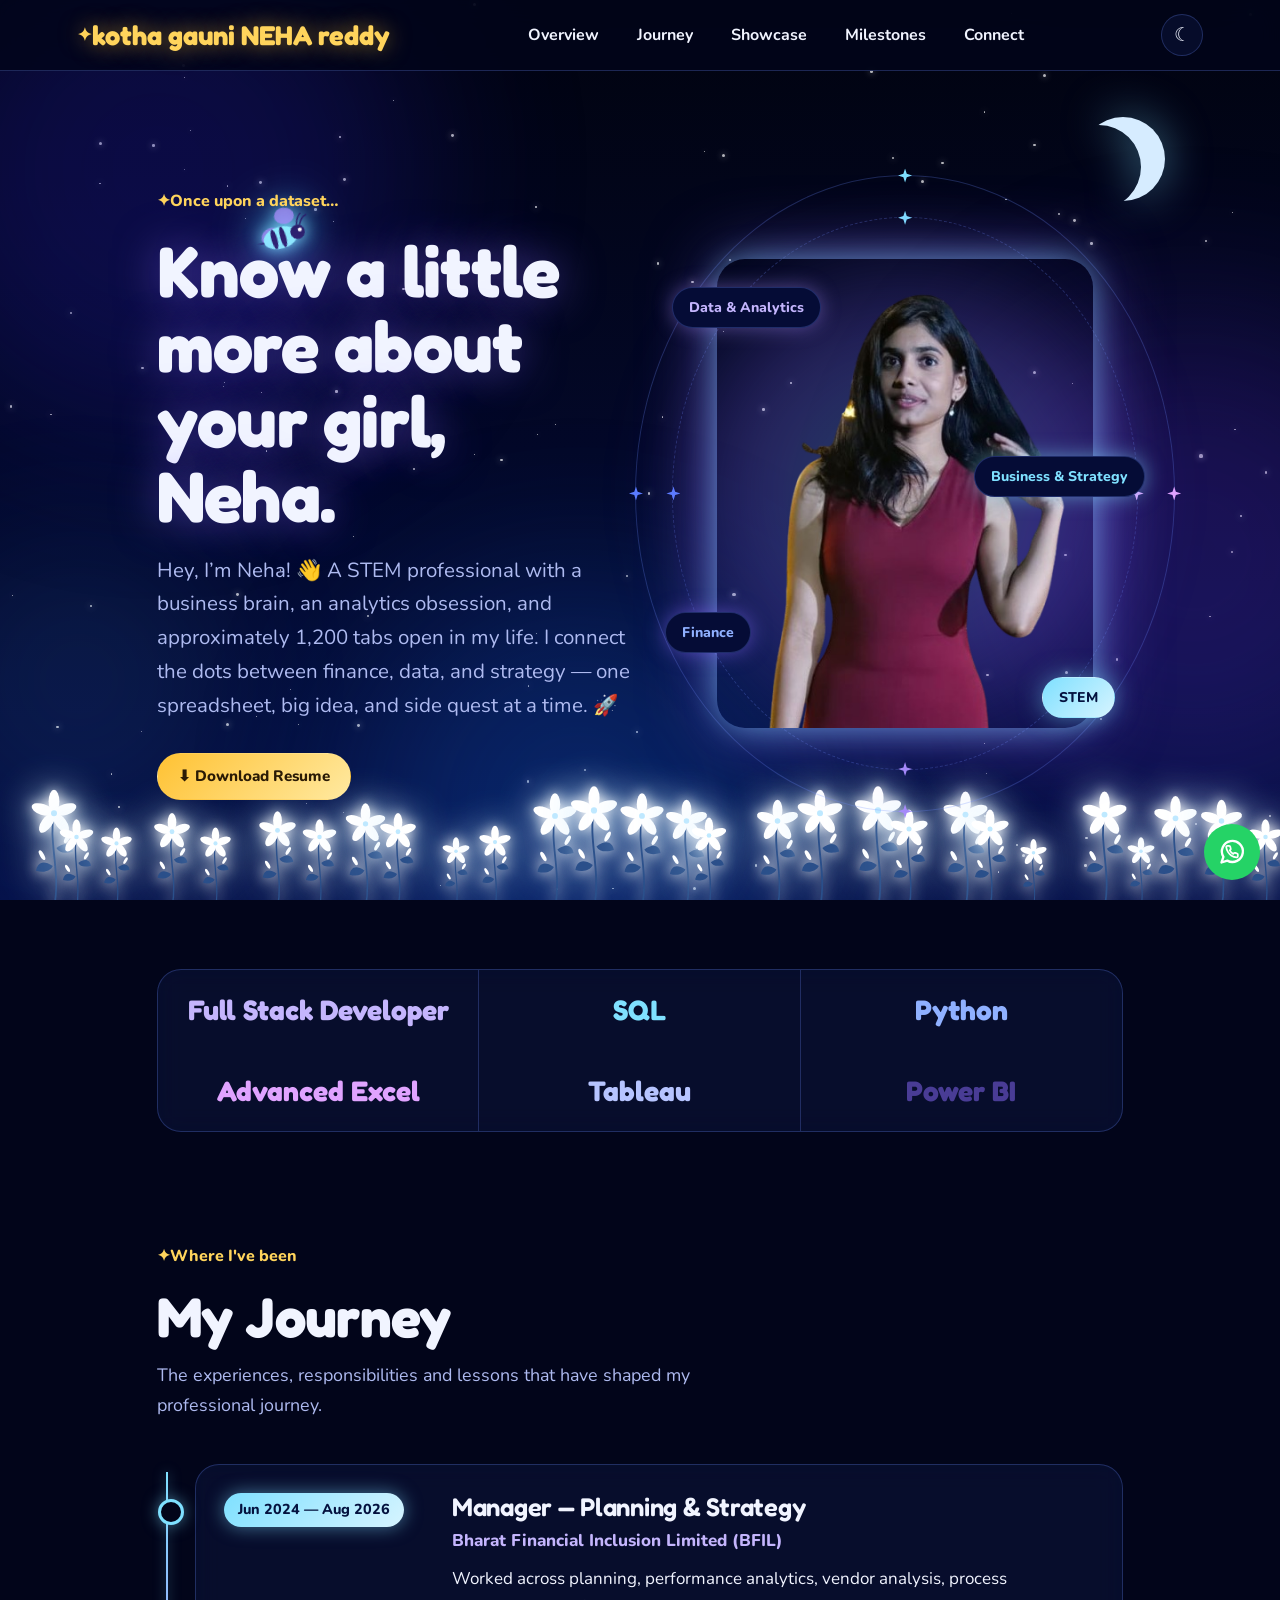
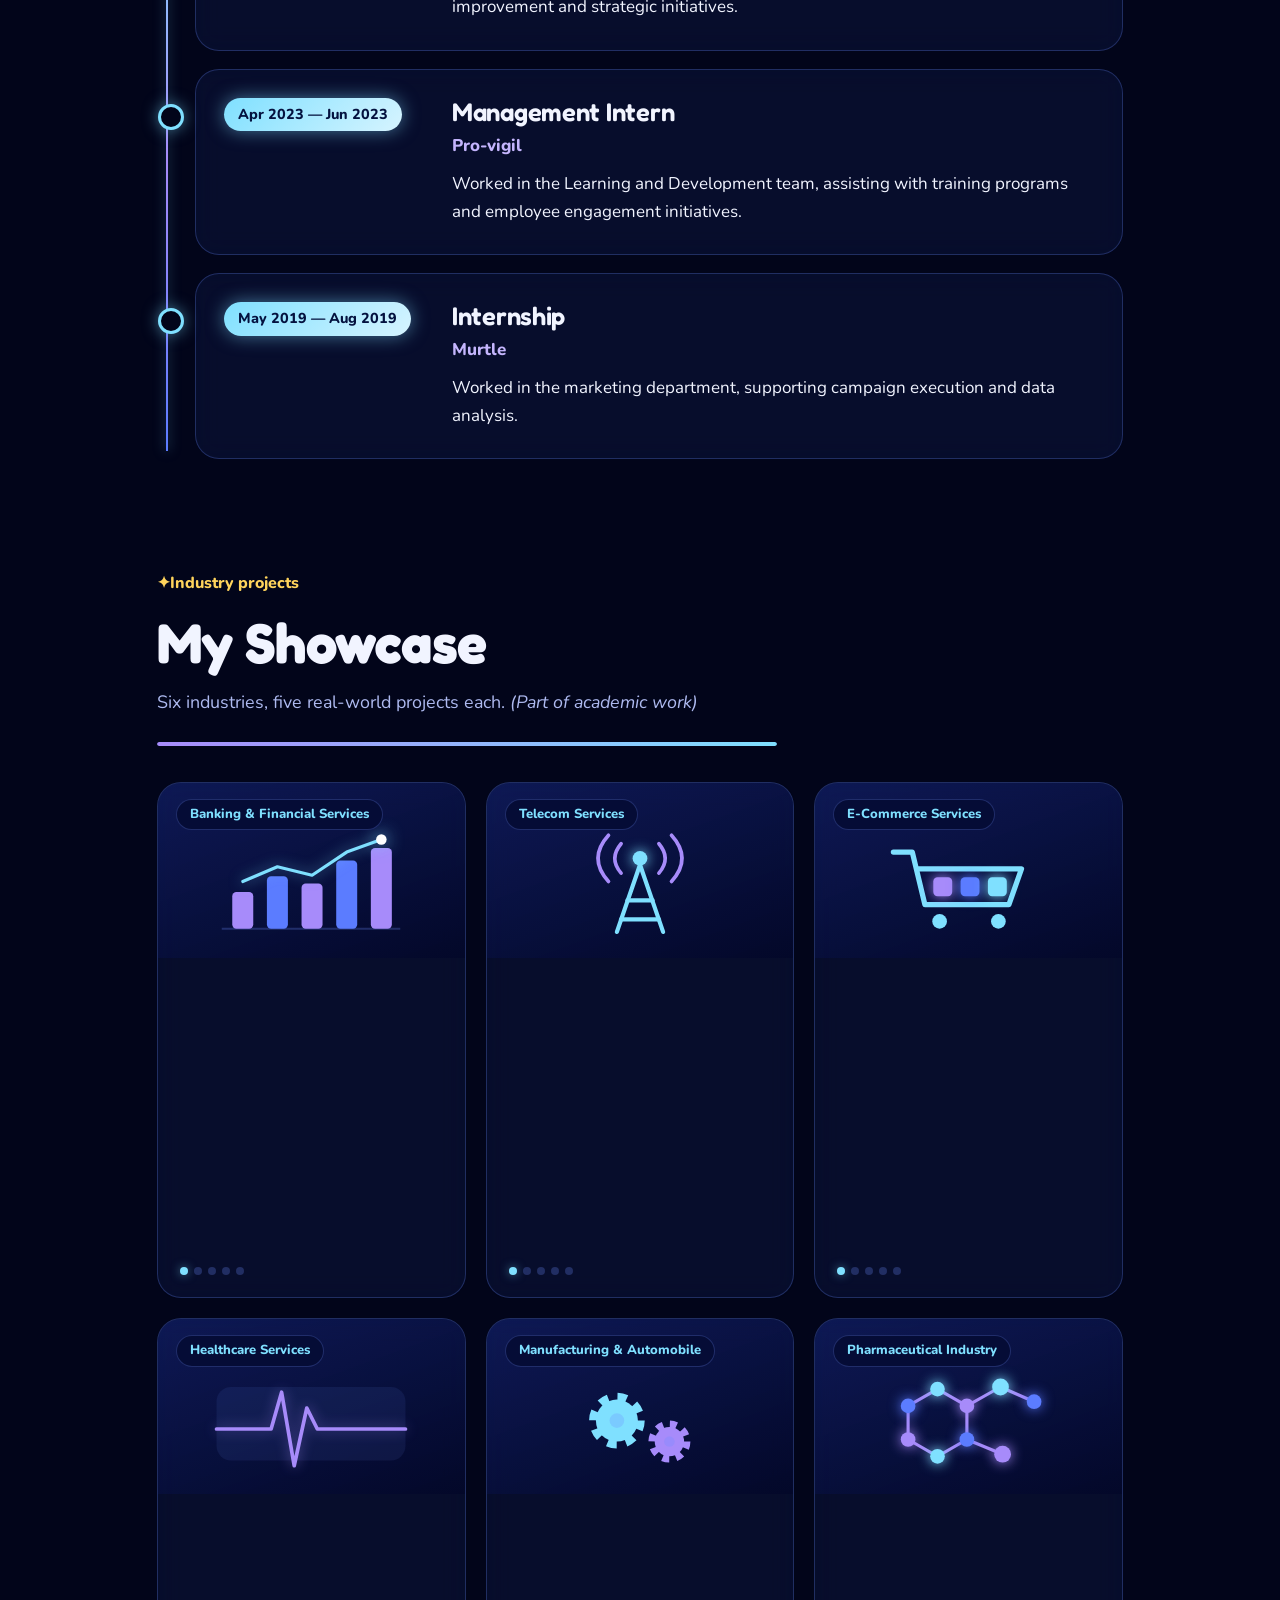
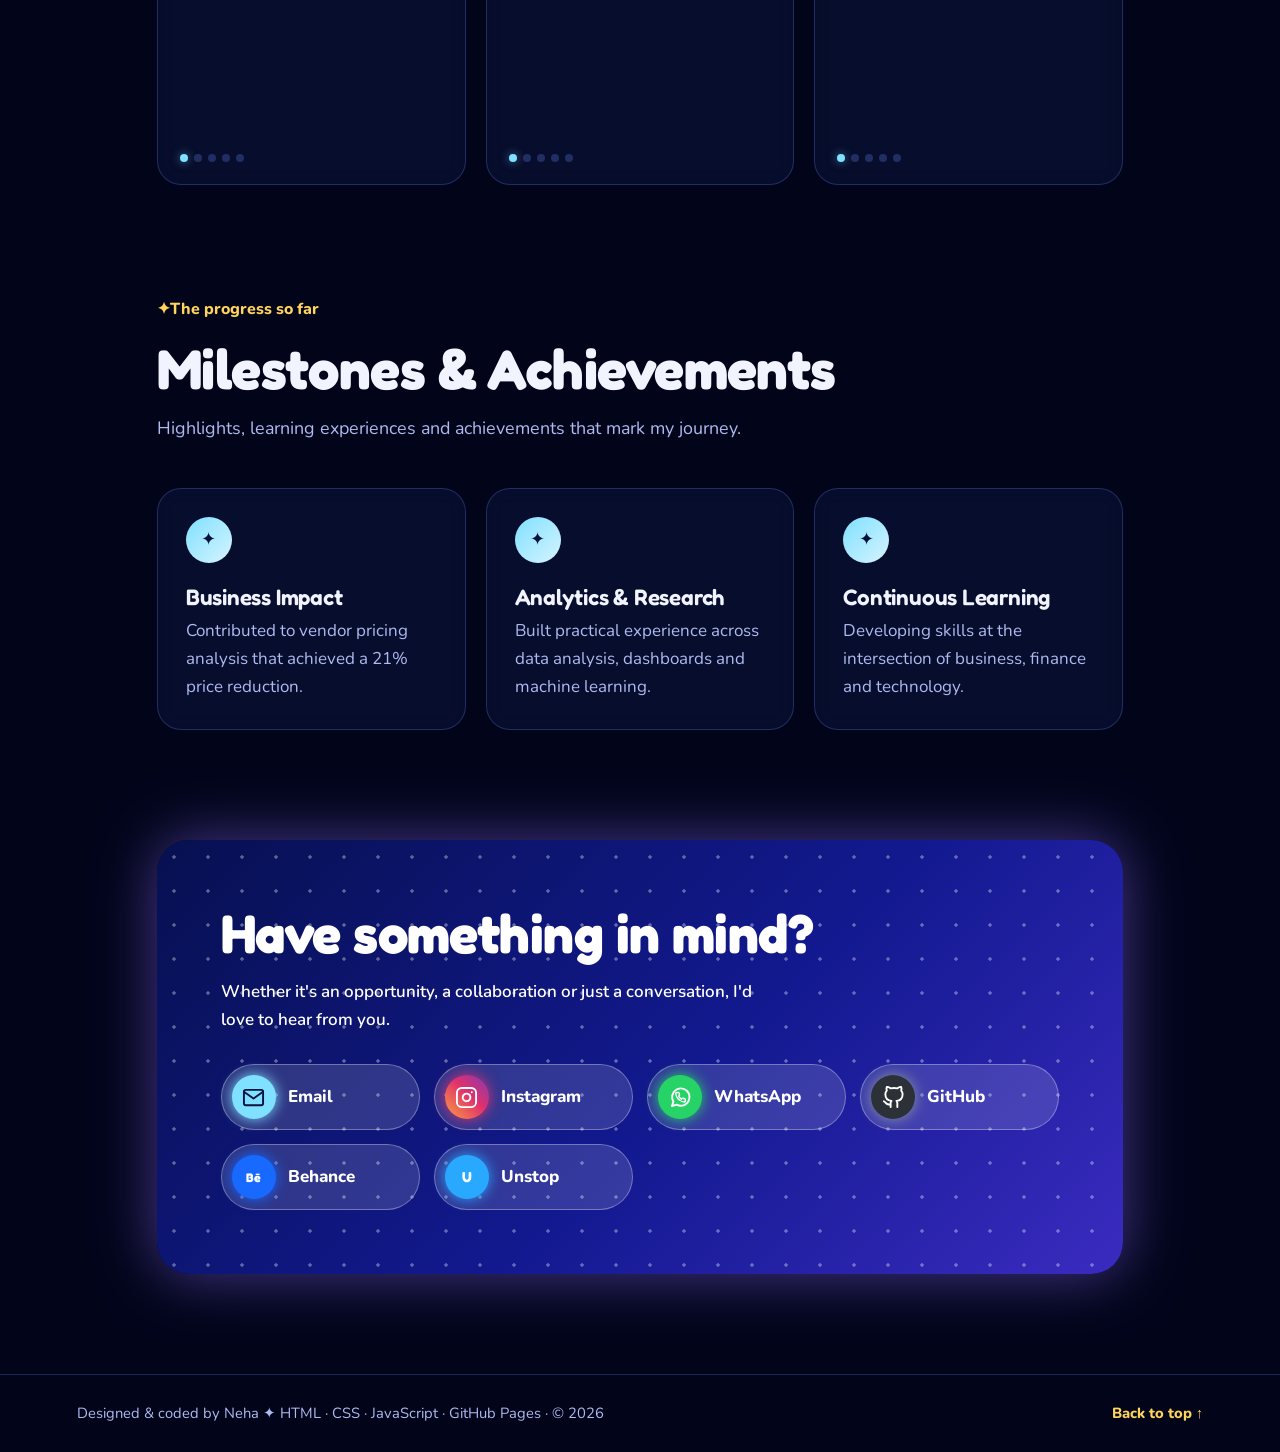
==== commit f7d2708e: "Update index.html" ====
--- a/index.html
+++ b/index.html
@@ -1007,7 +1007,7 @@
   document.addEventListener("pointermove", target, { passive: true });
   document.addEventListener("pointerdown", function (e) {
     target(e);
-    if (trickStart < 0 && Math.hypot(e.clientX - (cx + 29), e.clientY - (cy + 22)) < 50) { trickStart = performance.now(); bubbleUntil = trickStart + TRICK + 1800; bubble.classList.add("show"); }
+    if (trickStart < 0 && Math.hypot(e.clientX - (cx + 29), e.clientY - (cy + 22)) < 50) { trickStart = performance.now(); bubbleUntil = trickStart + TRICK + 4700; bubble.classList.add("show"); }
   }, { passive: true });
 
   const QUOTE = "According to aerodynamic laws, the bumblebee cannot fly. Its body weight is not the right proportion to its wingspan. Ignoring these laws, the bee flies anyway \uD83D\uDC1D";
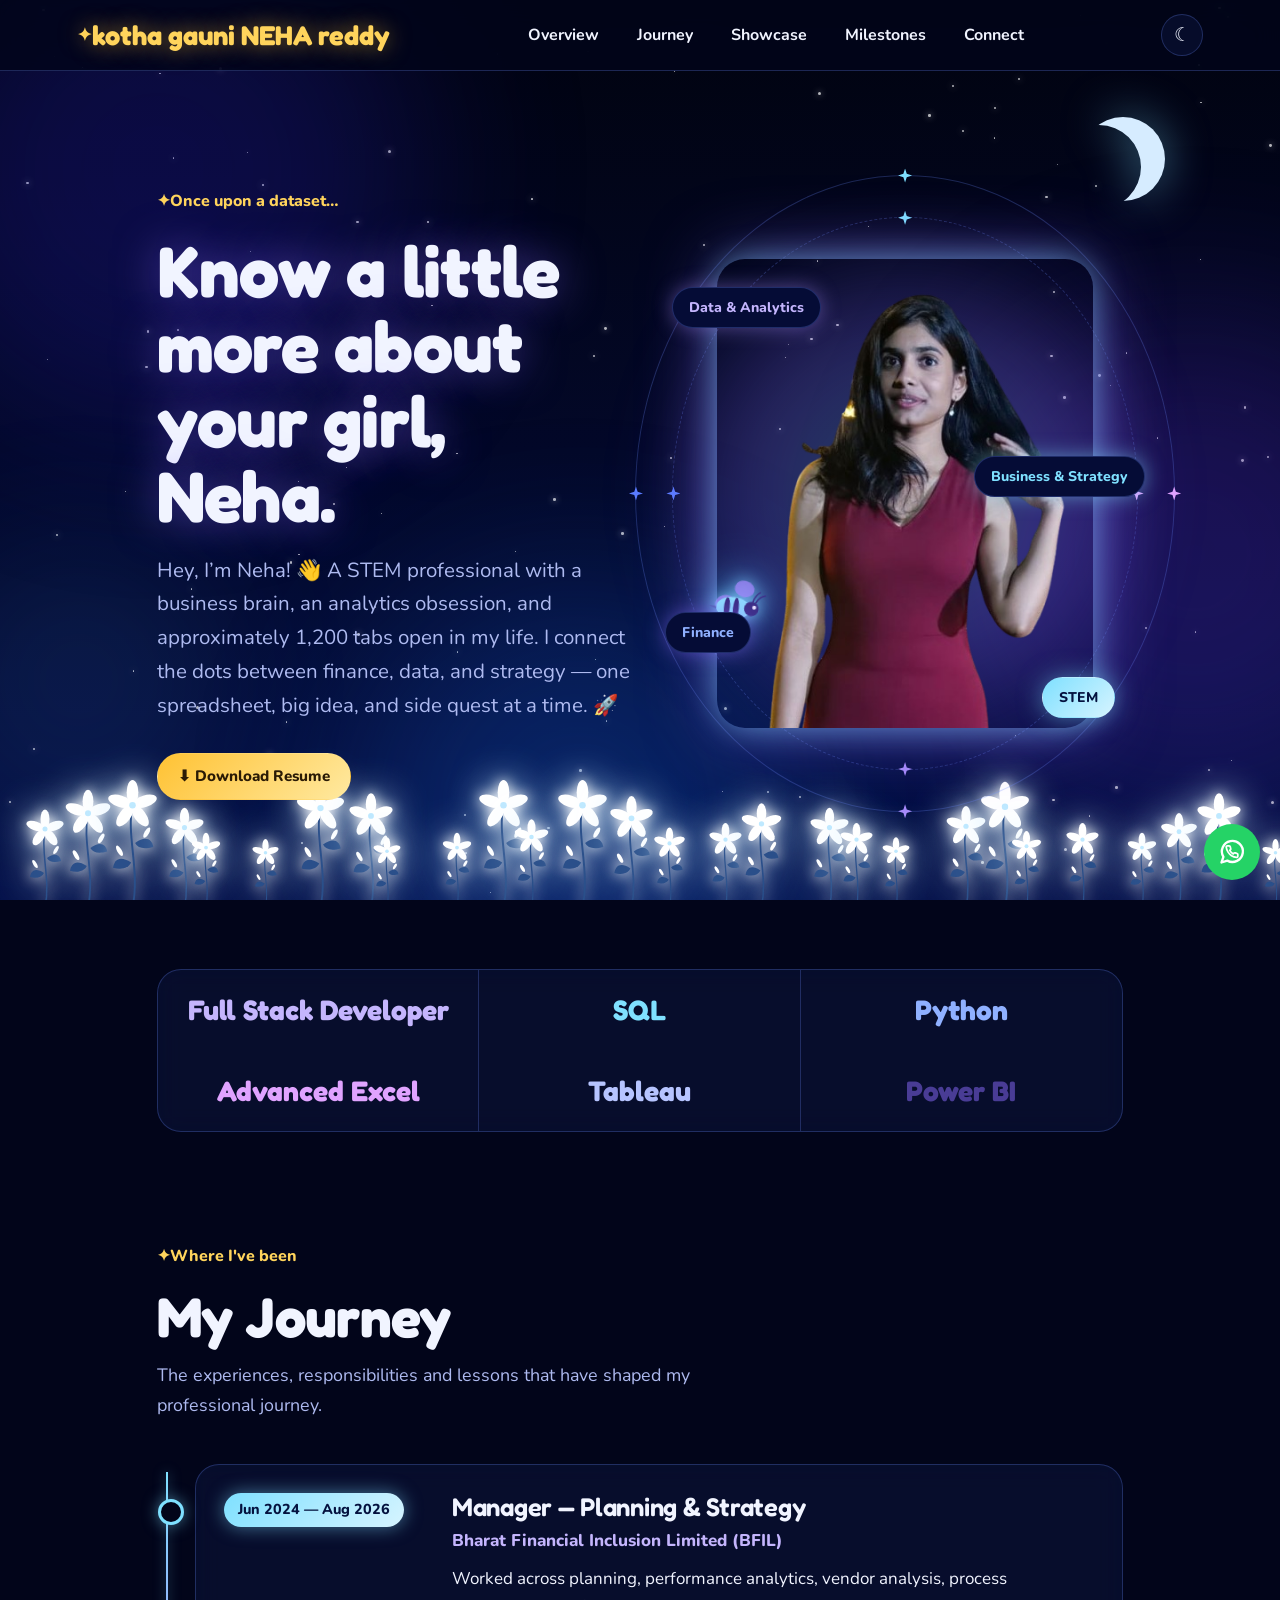
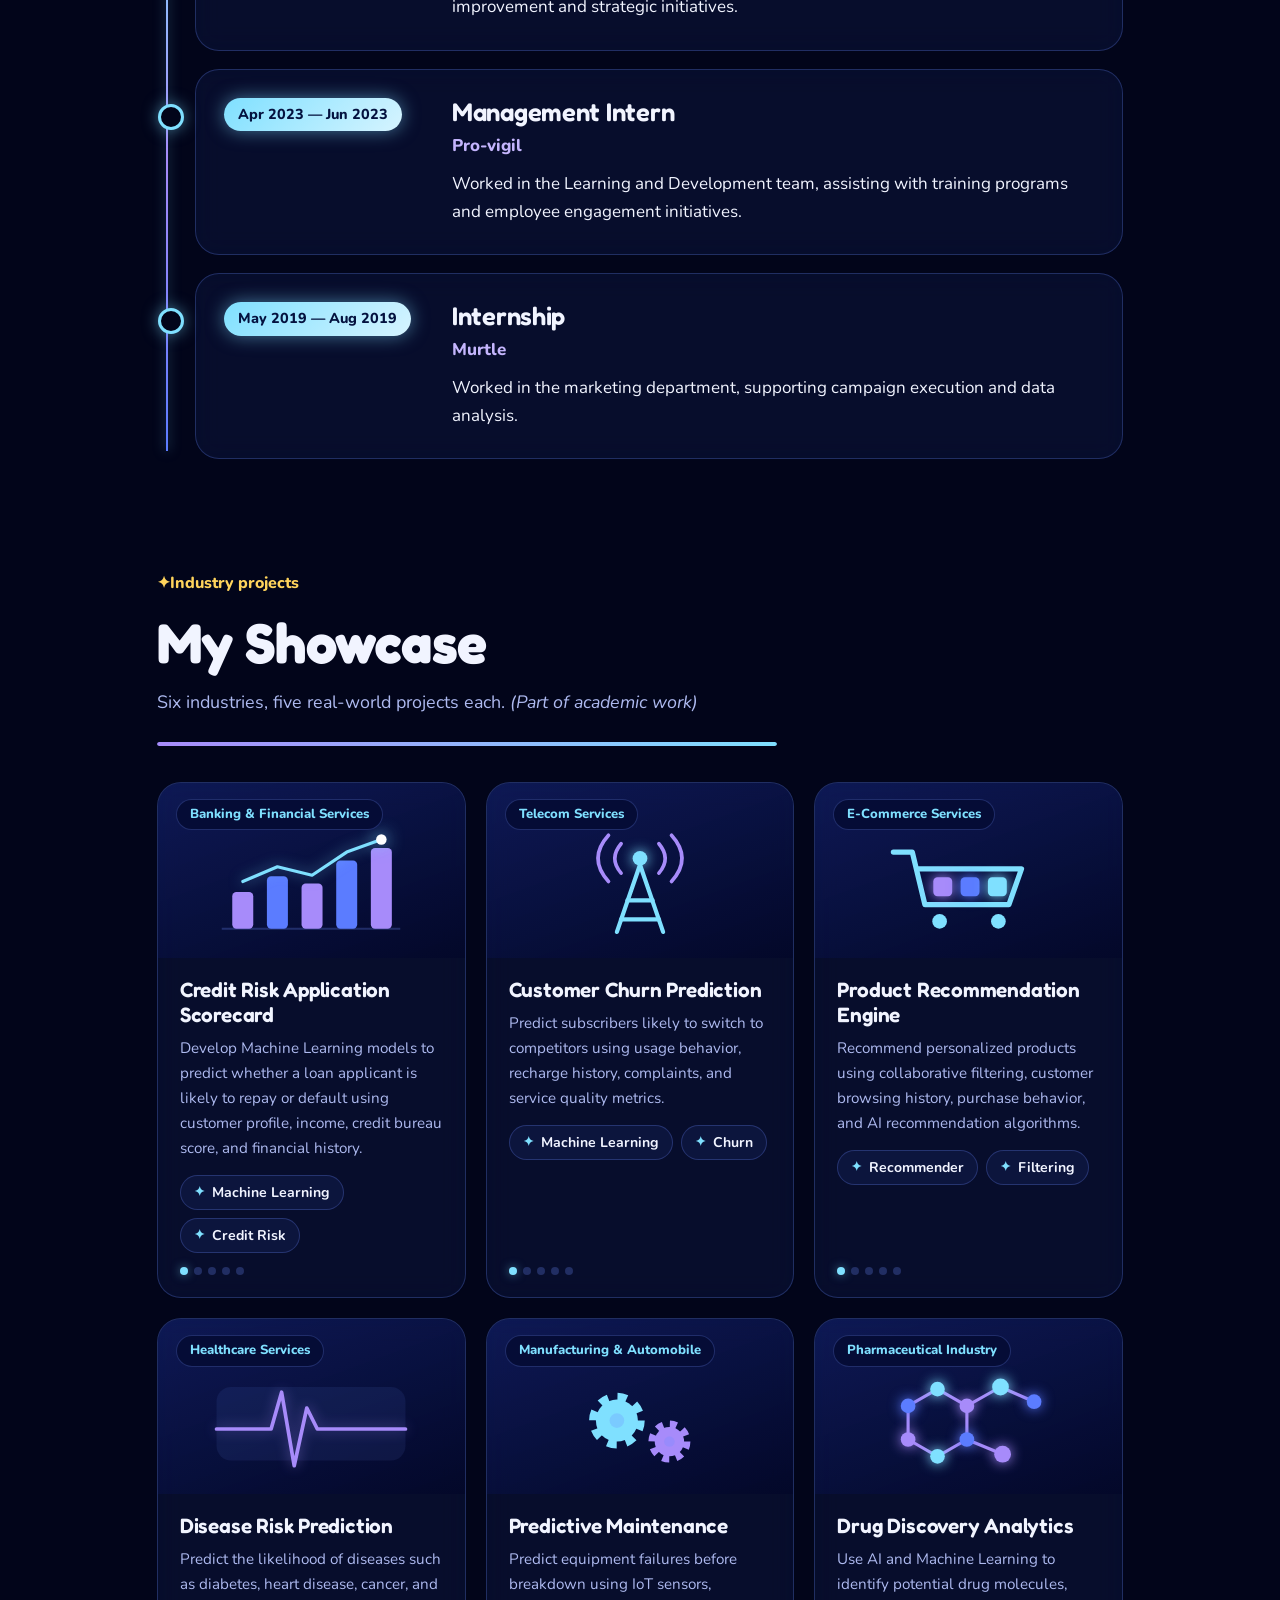
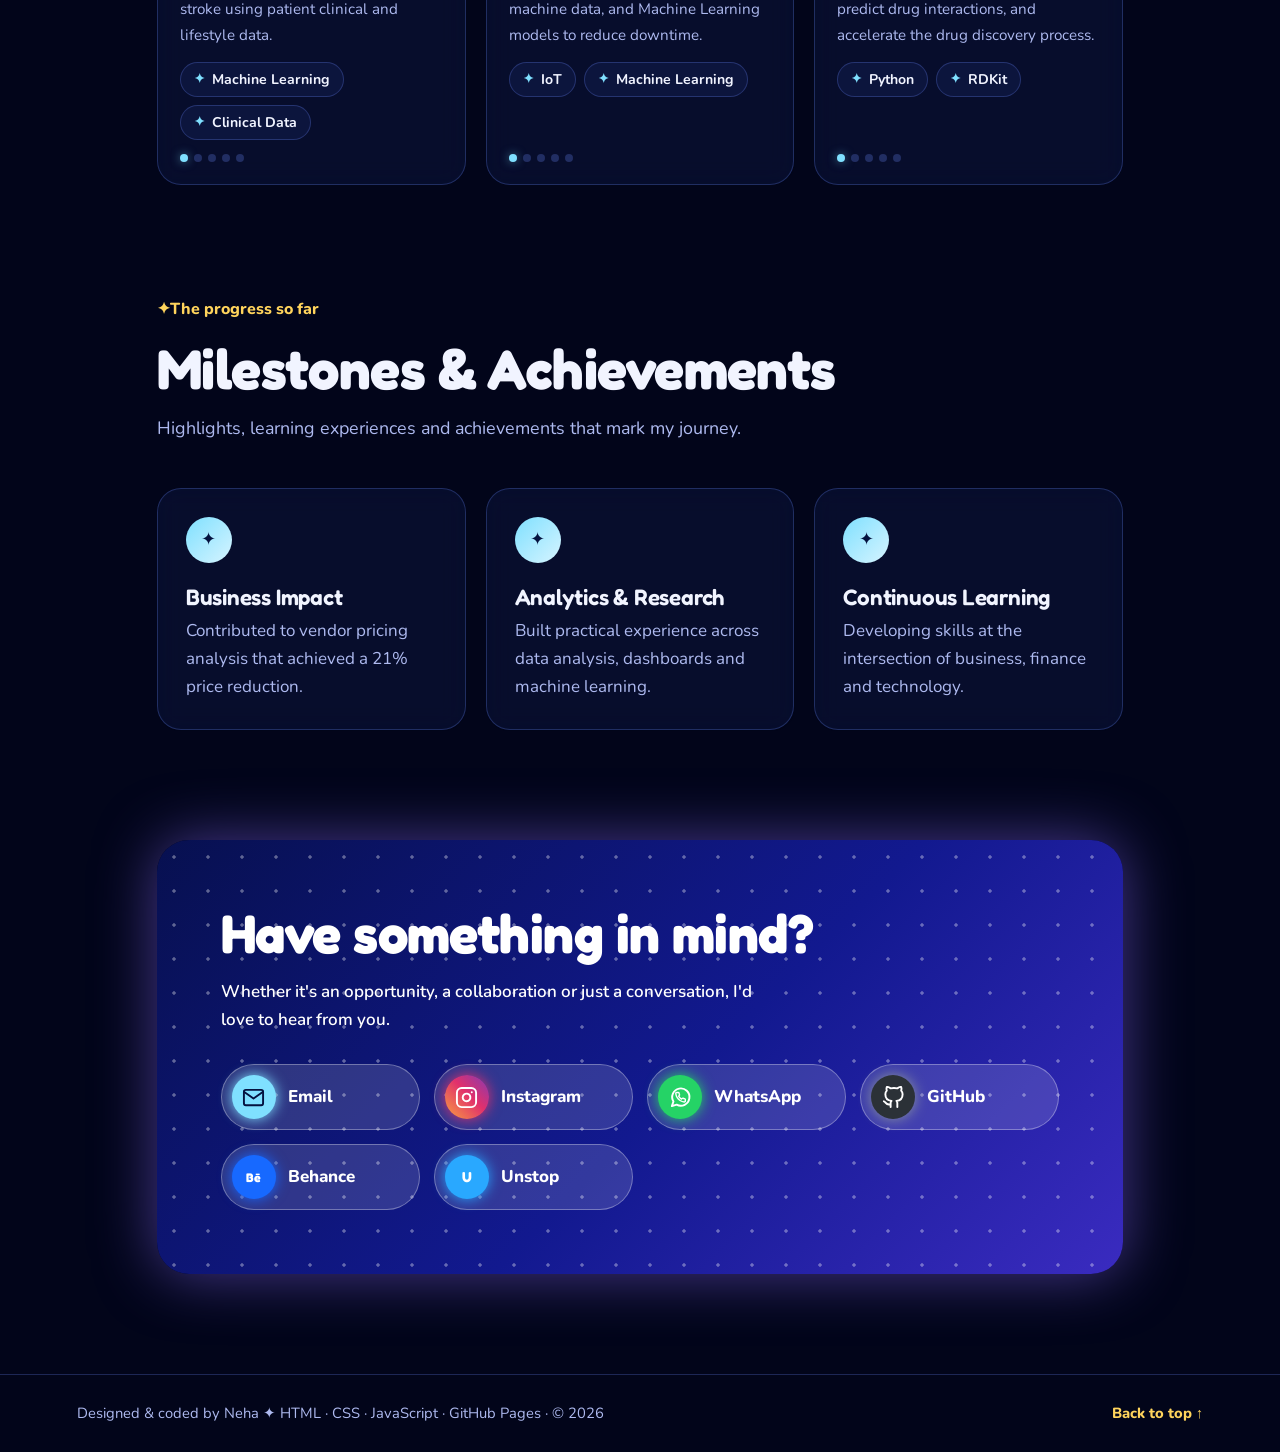
==== commit b7828c76: "Update index.html" ====
--- a/index.html
+++ b/index.html
@@ -85,7 +85,7 @@
   --glow-b:rgba(217,72,43,.38);
   --glow-v:rgba(217,72,43,.30);
   --on-gold:#4a2a0a;
-  --pop:#0f8a82;--pop-soft:#38b2a8;--pop-ink:#0b6b66;--on-pop:#ffffff;--glow-p:rgba(15,138,130,.45);
+  --pop:#1e3a8a;--pop-soft:#38b2a8;--pop-ink:#0b6b66;--on-pop:#ffffff;--glow-p:rgba(15,138,130,.45);
   --viz-bg:linear-gradient(160deg,rgba(255,255,255,.92),rgba(255,226,170,.78));
   --night:0;
   --sp1:#ffb300;--sp2:#ff8a3d;--sp3:#e8572b;--sp4:#fff2b8;--sp5:#c2410c;
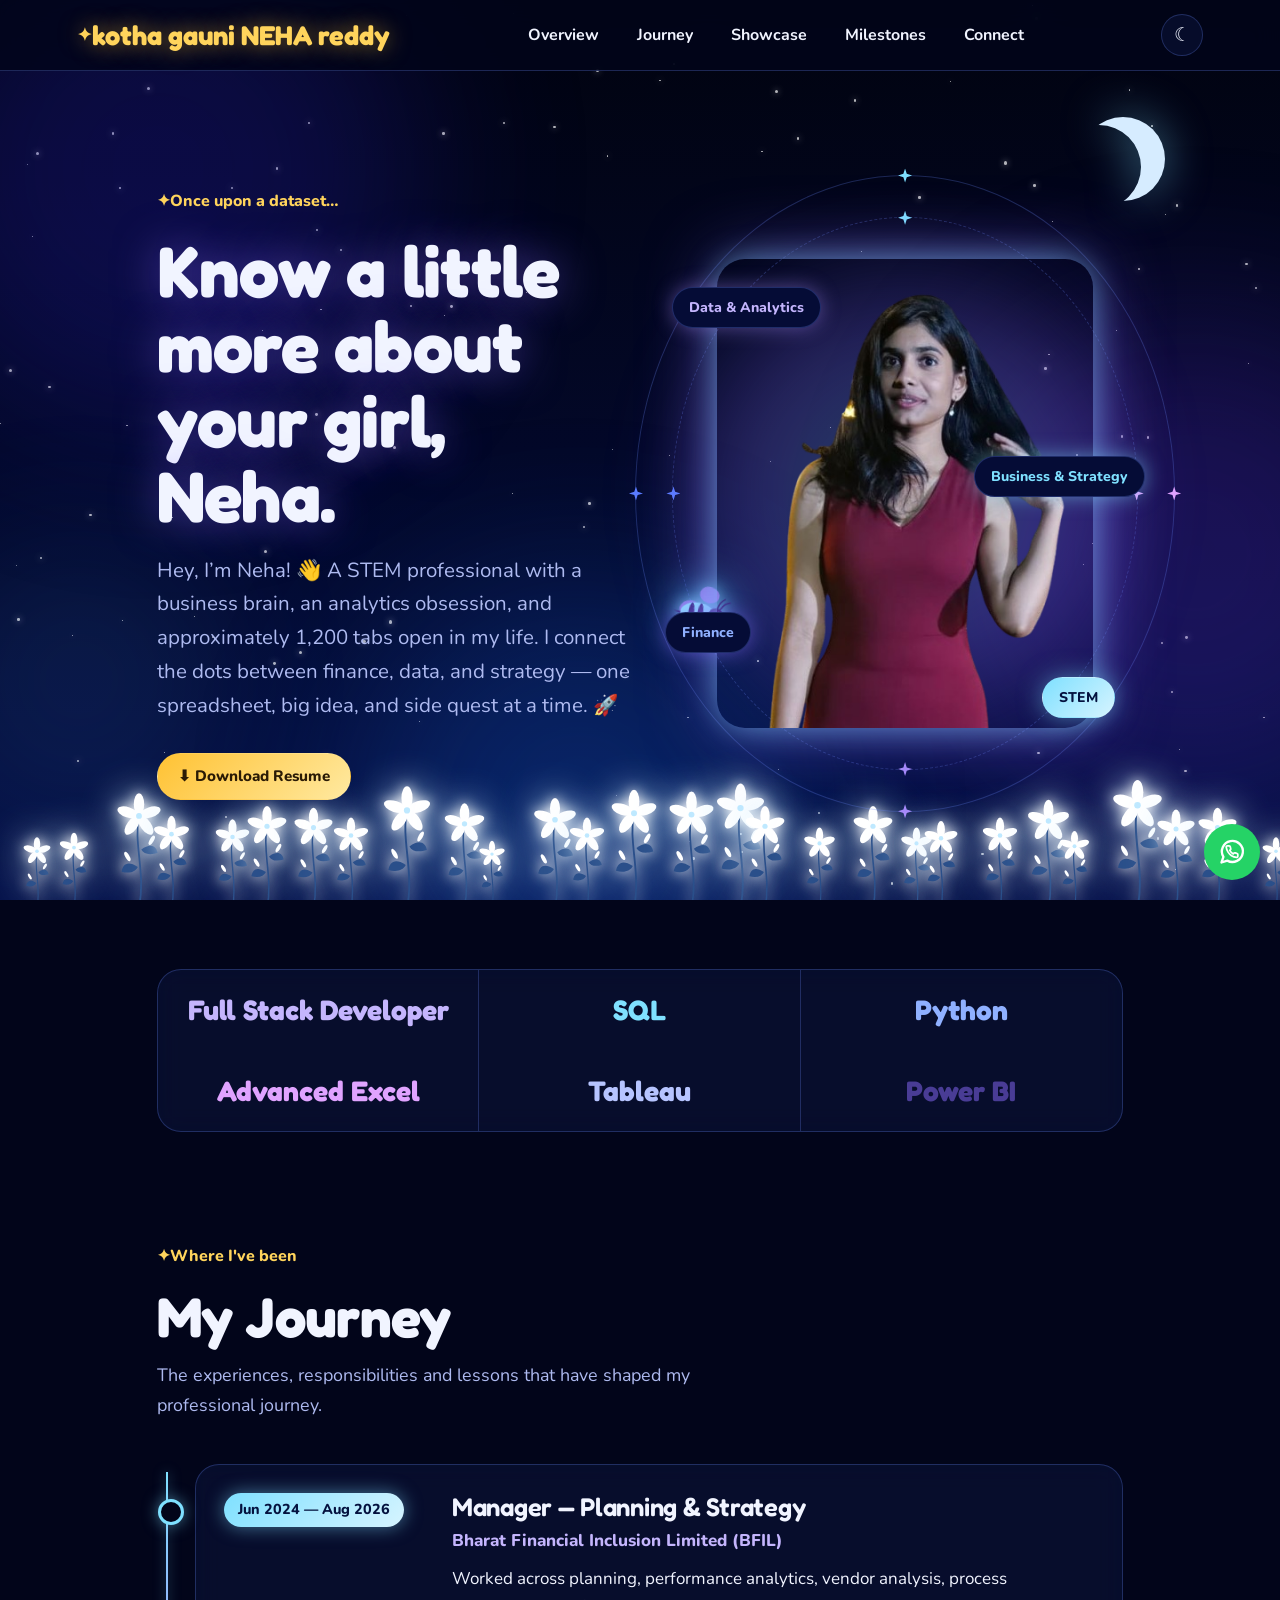
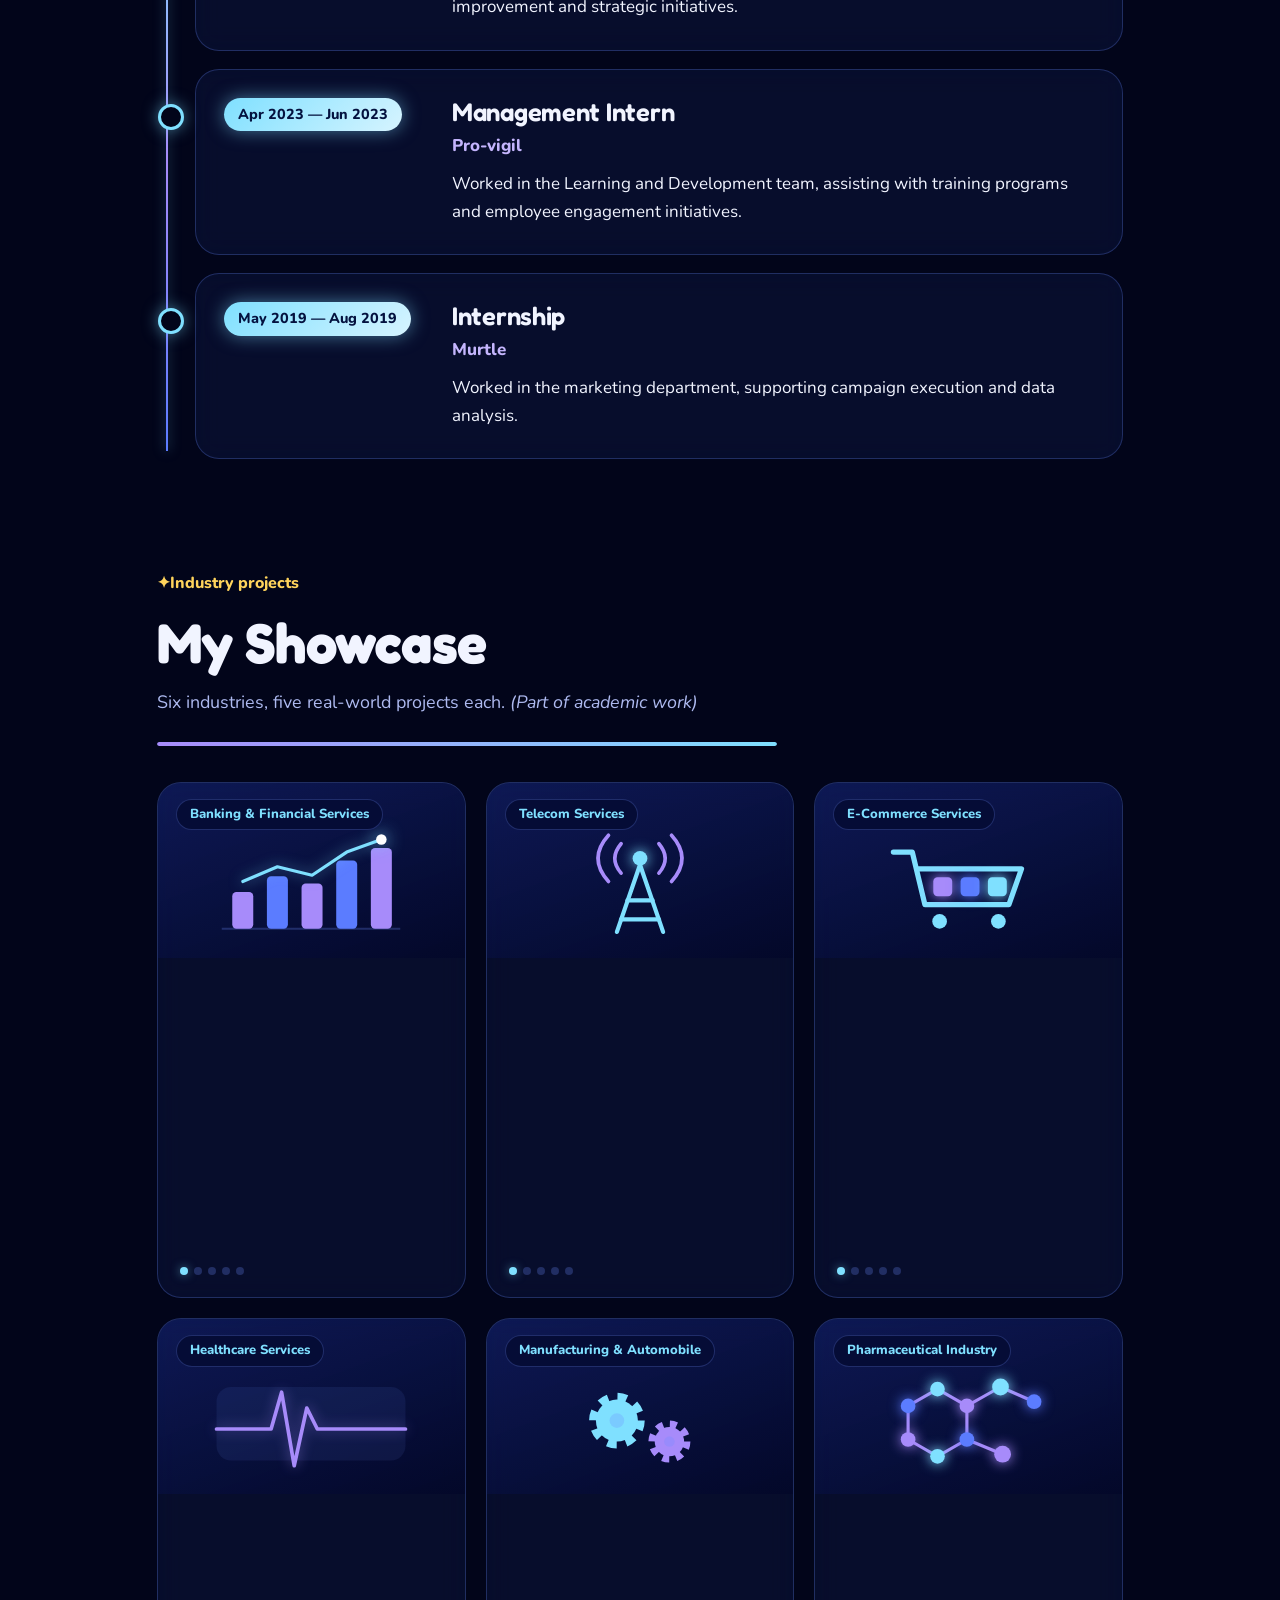
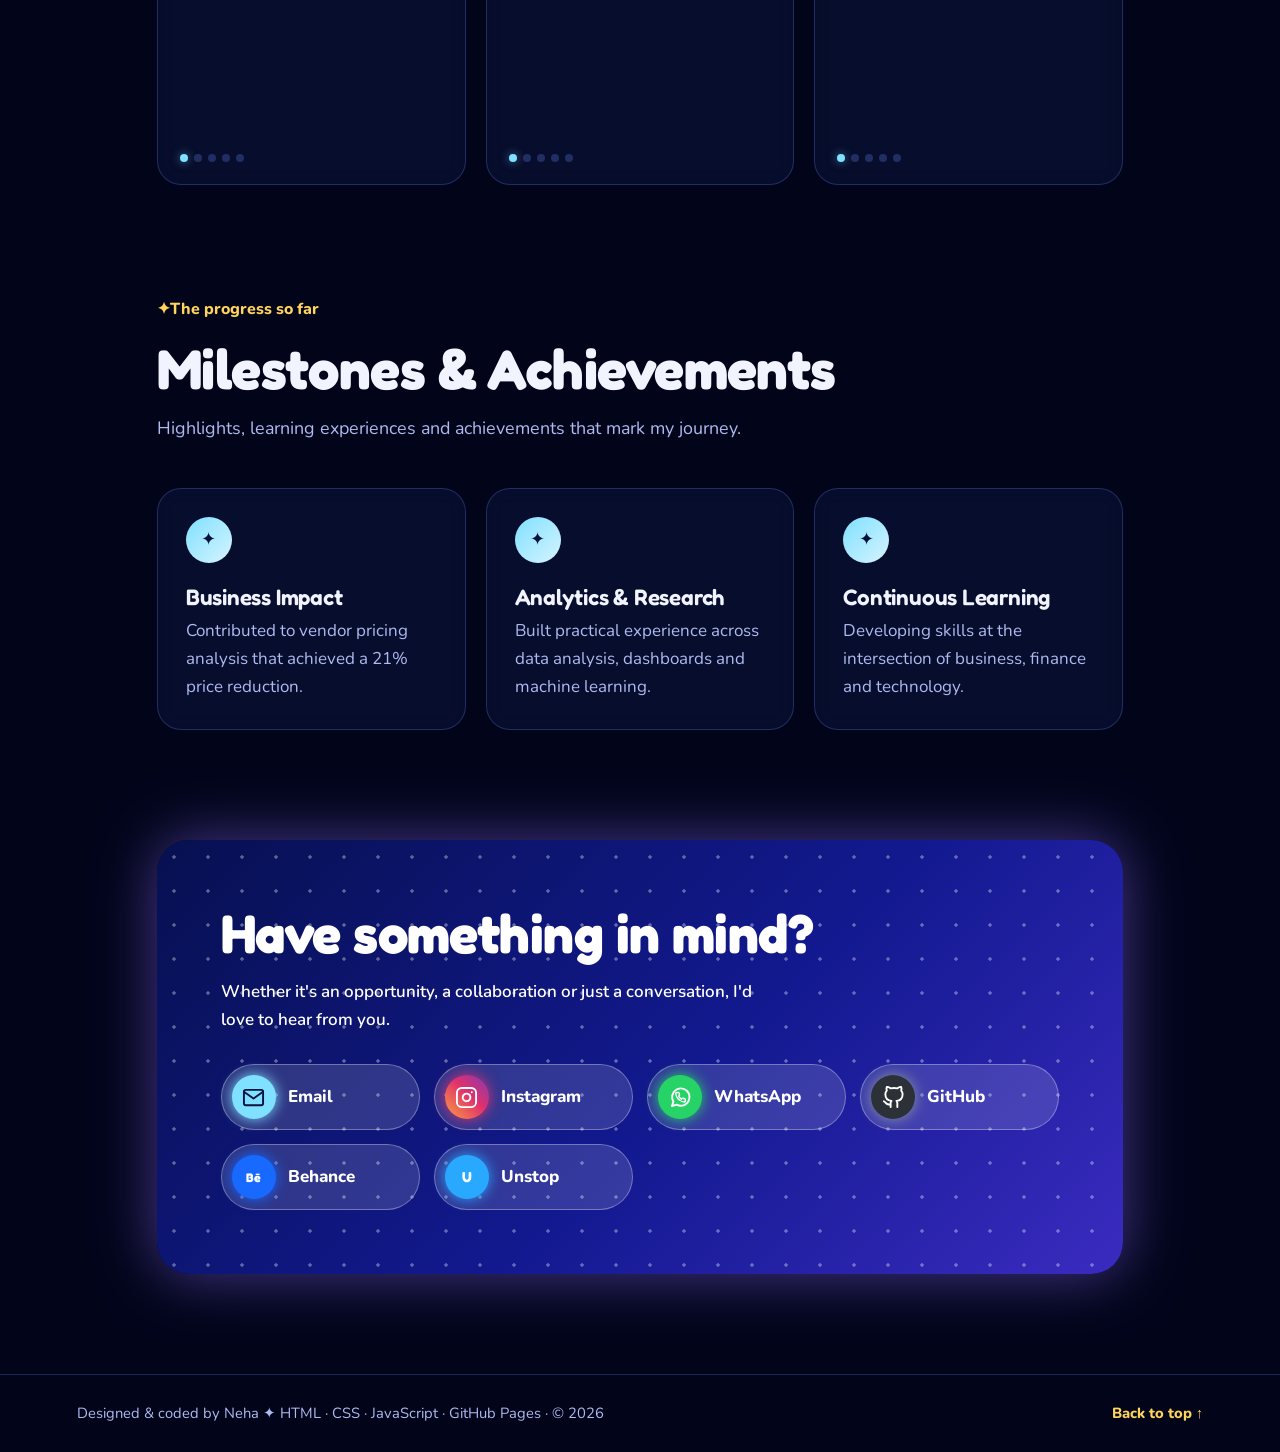
==== commit 91450929: "Update index.html" ====
--- a/index.html
+++ b/index.html
@@ -85,7 +85,7 @@
   --glow-b:rgba(217,72,43,.38);
   --glow-v:rgba(217,72,43,.30);
   --on-gold:#4a2a0a;
-  --pop:#1e3a8a;--pop-soft:#38b2a8;--pop-ink:#0b6b66;--on-pop:#ffffff;--glow-p:rgba(15,138,130,.45);
+  --pop:#1e3a8a;--pop-soft:#5b7bd9;--pop-ink:#1e3a8a;--glow-p:rgba(30,58,138,.45)
   --viz-bg:linear-gradient(160deg,rgba(255,255,255,.92),rgba(255,226,170,.78));
   --night:0;
   --sp1:#ffb300;--sp2:#ff8a3d;--sp3:#e8572b;--sp4:#fff2b8;--sp5:#c2410c;
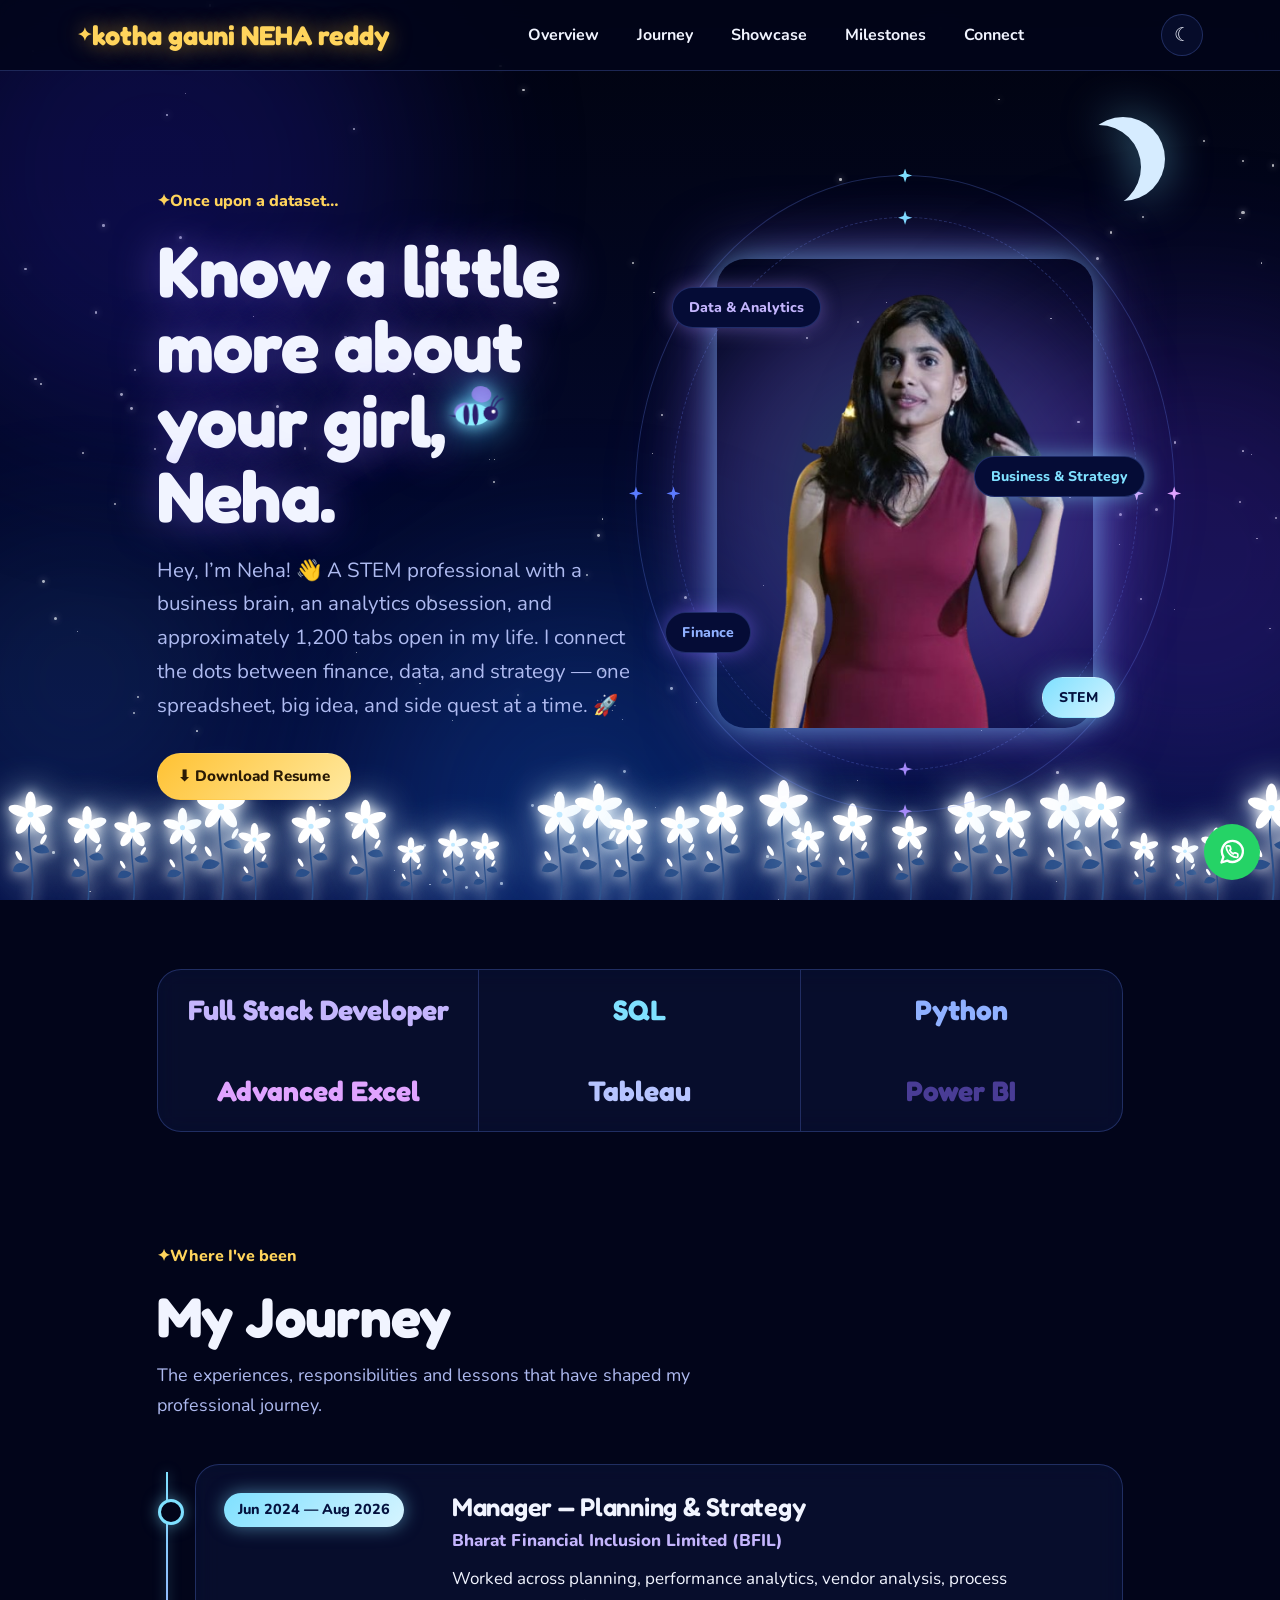
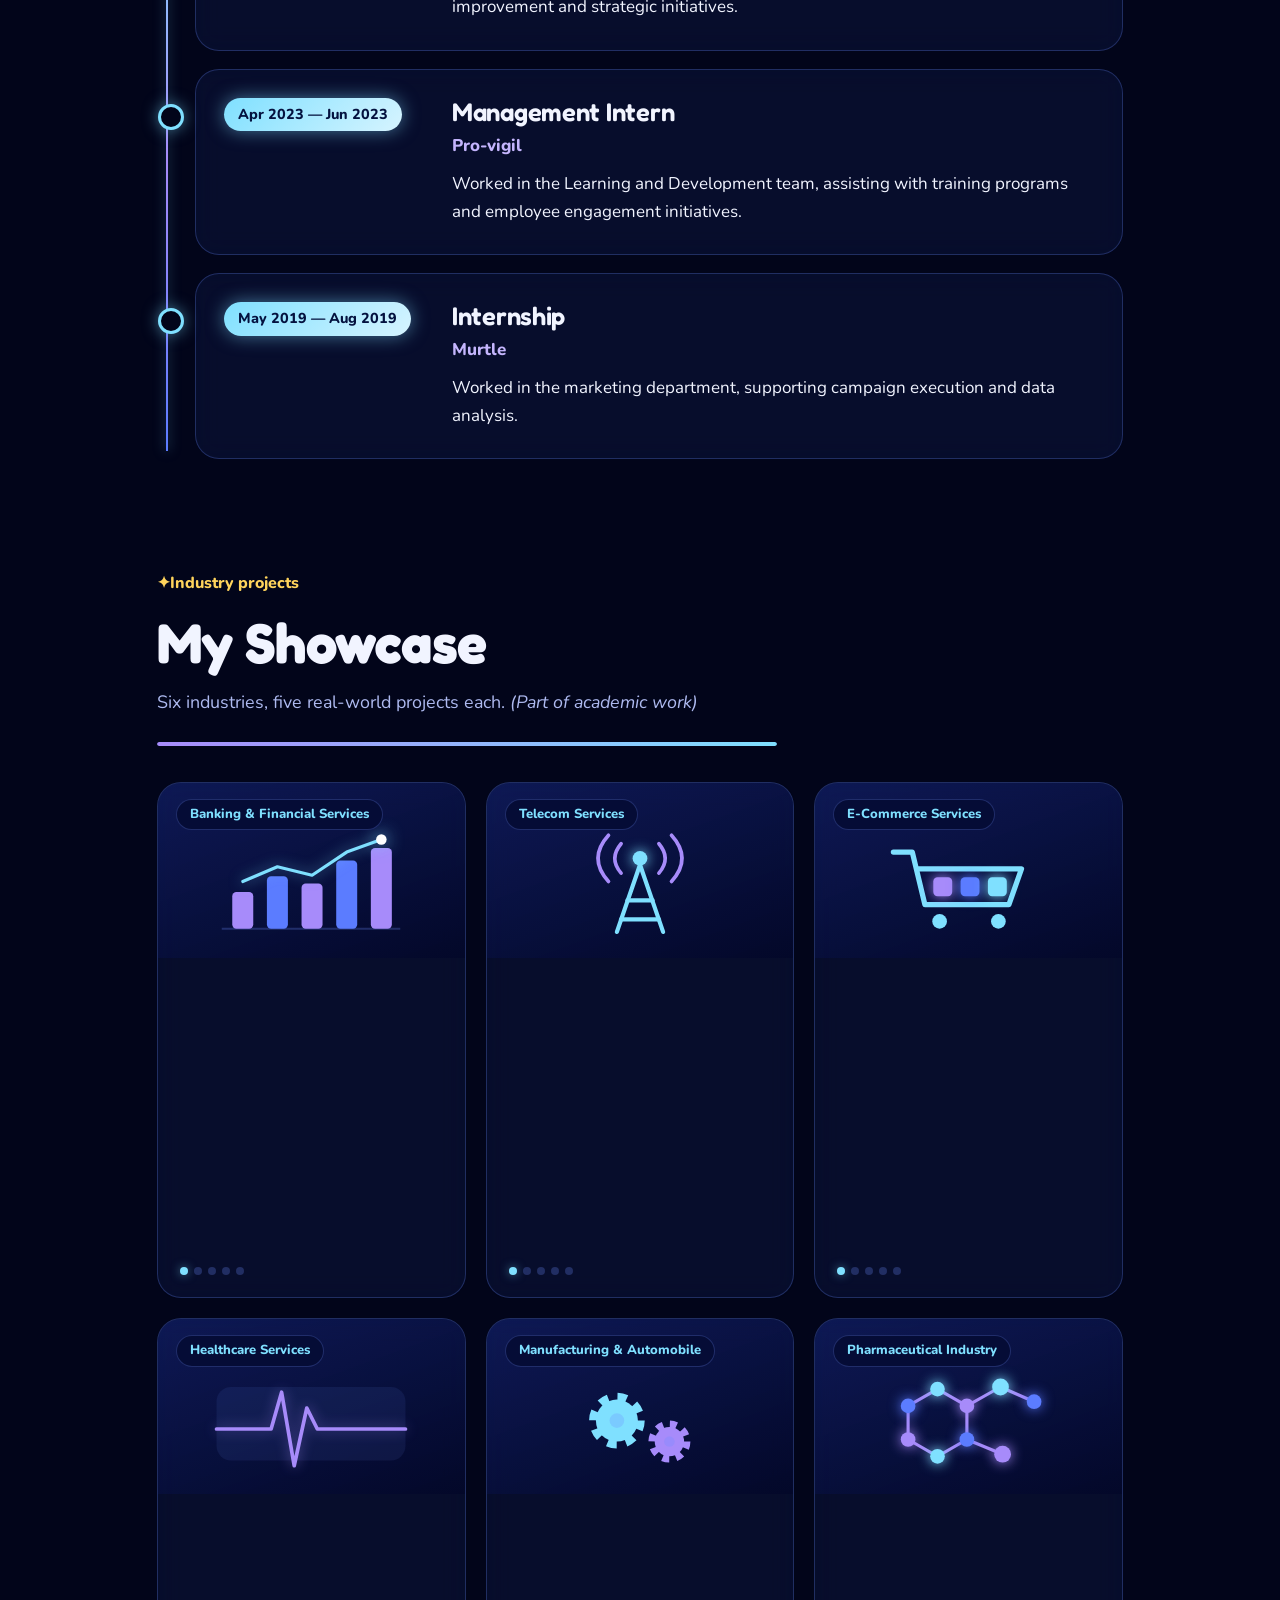
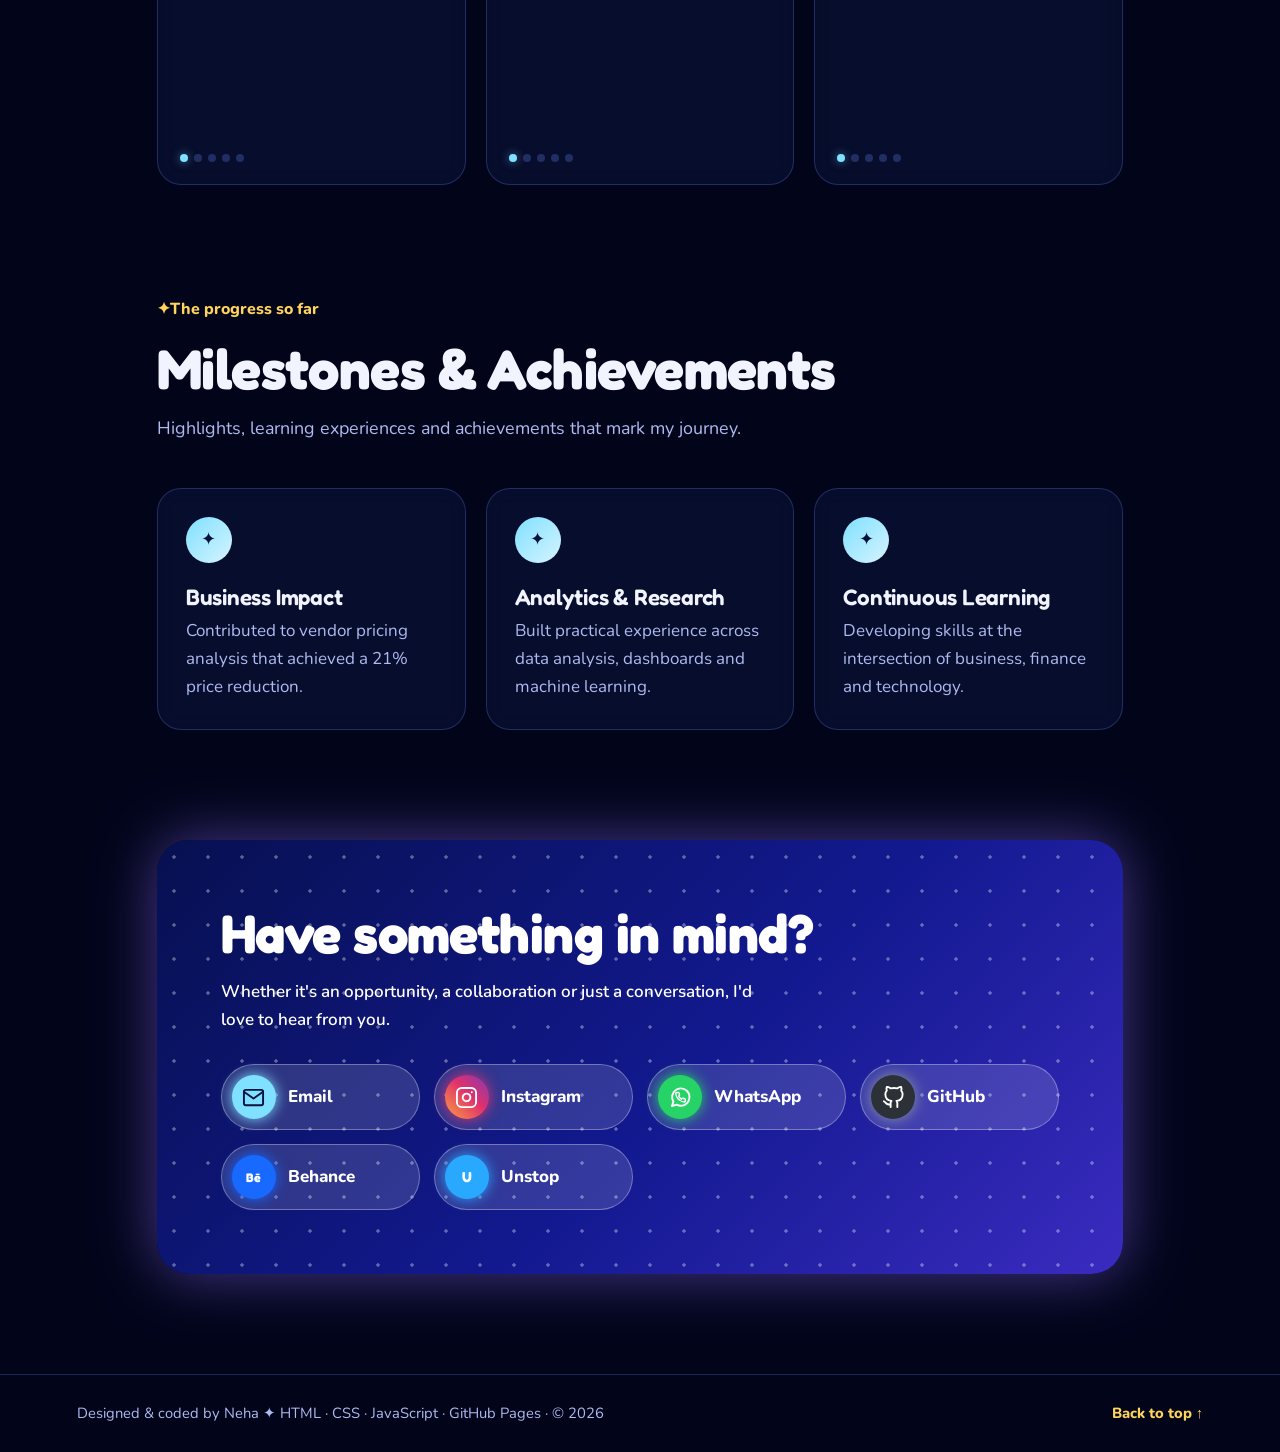
==== commit d812bdfb: "Update index.html" ====
--- a/index.html
+++ b/index.html
@@ -85,8 +85,8 @@
   --glow-b:rgba(217,72,43,.38);
   --glow-v:rgba(217,72,43,.30);
   --on-gold:#4a2a0a;
-  --pop:#1e3a8a;--pop-soft:#5b7bd9;--pop-ink:#1e3a8a;--glow-p:rgba(30,58,138,.45)
-  --viz-bg:linear-gradient(160deg,rgba(255,255,255,.92),rgba(255,226,170,.78));
+  --pop:#1e3a8a;--pop-soft:#5b7bd9;--pop-ink:#1e3a8a;--on-pop:#ffffff;--glow-p:--glow-p:rgba(30,58,138,.45);
+     --viz-bg:linear-gradient(160deg,rgba(255,255,255,.92),rgba(255,226,170,.78));
   --night:0;
   --sp1:#ffb300;--sp2:#ff8a3d;--sp3:#e8572b;--sp4:#fff2b8;--sp5:#c2410c;
   color-scheme:light;
